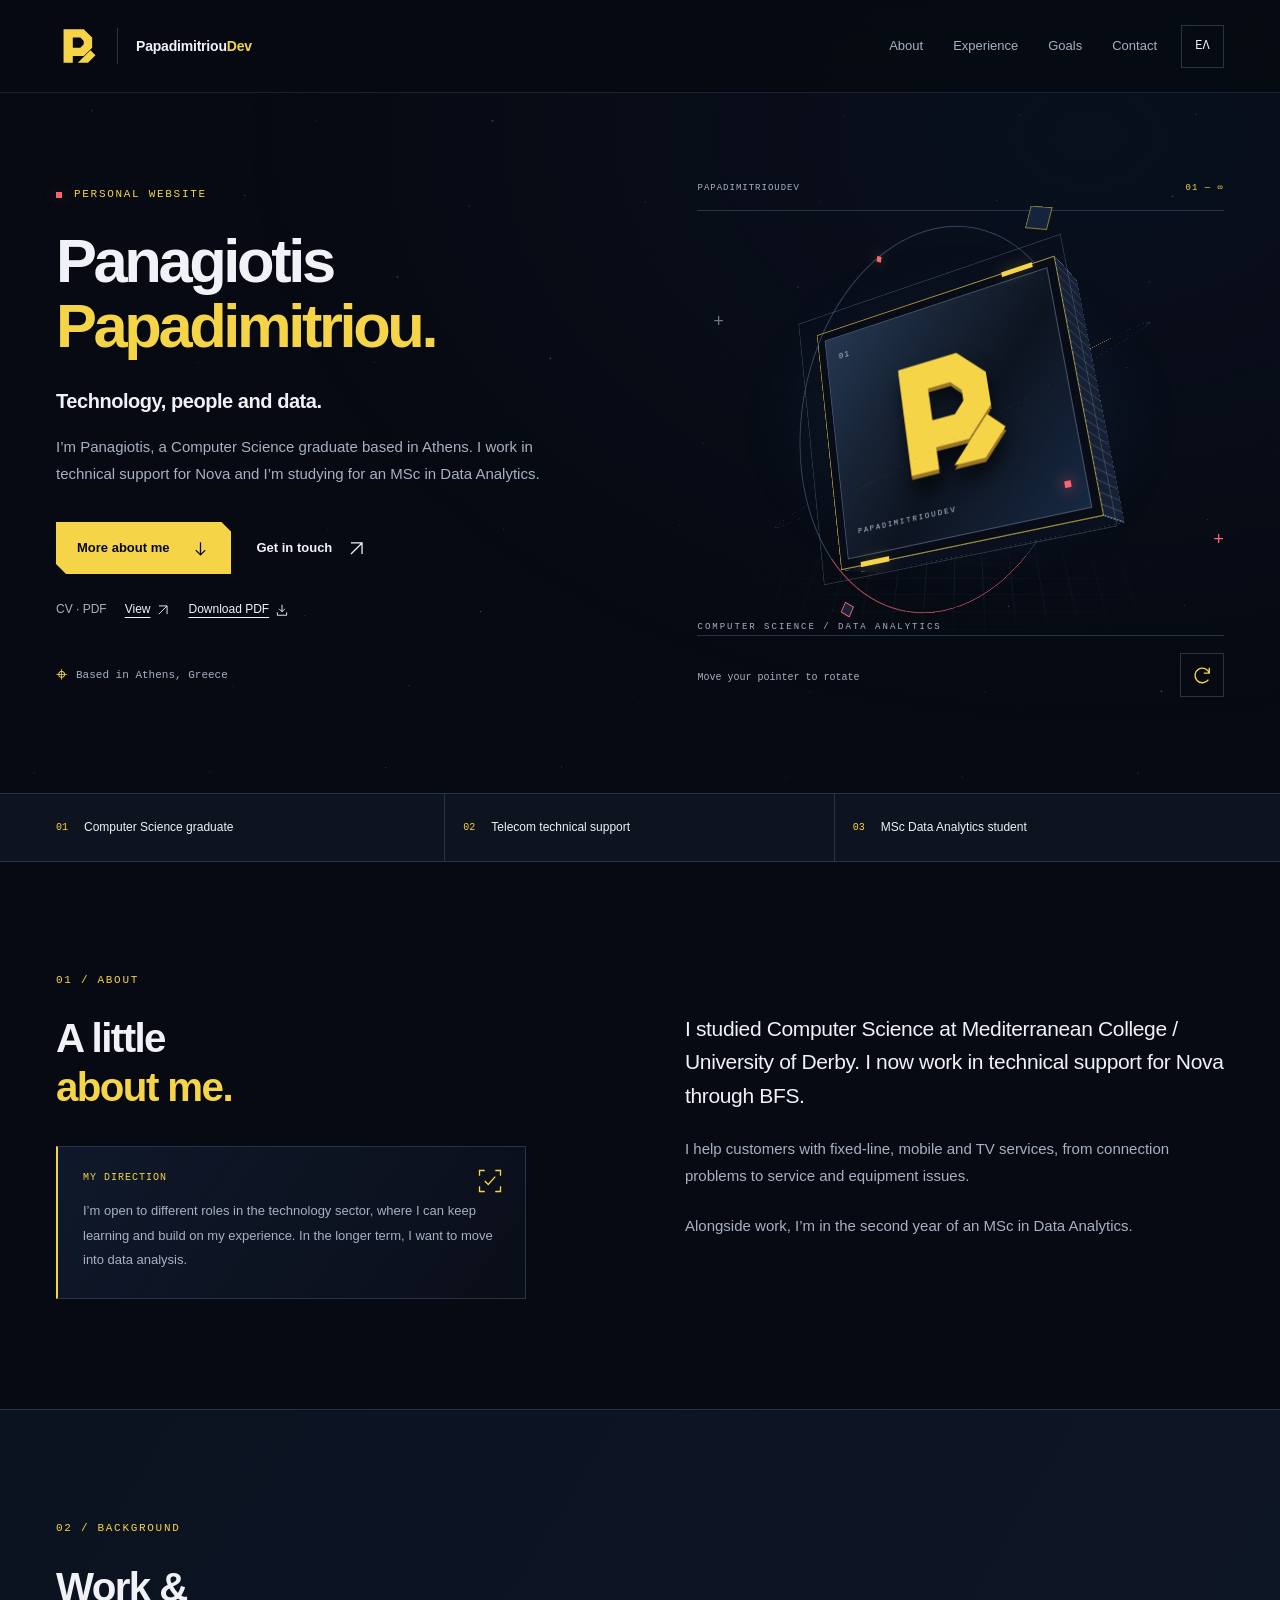
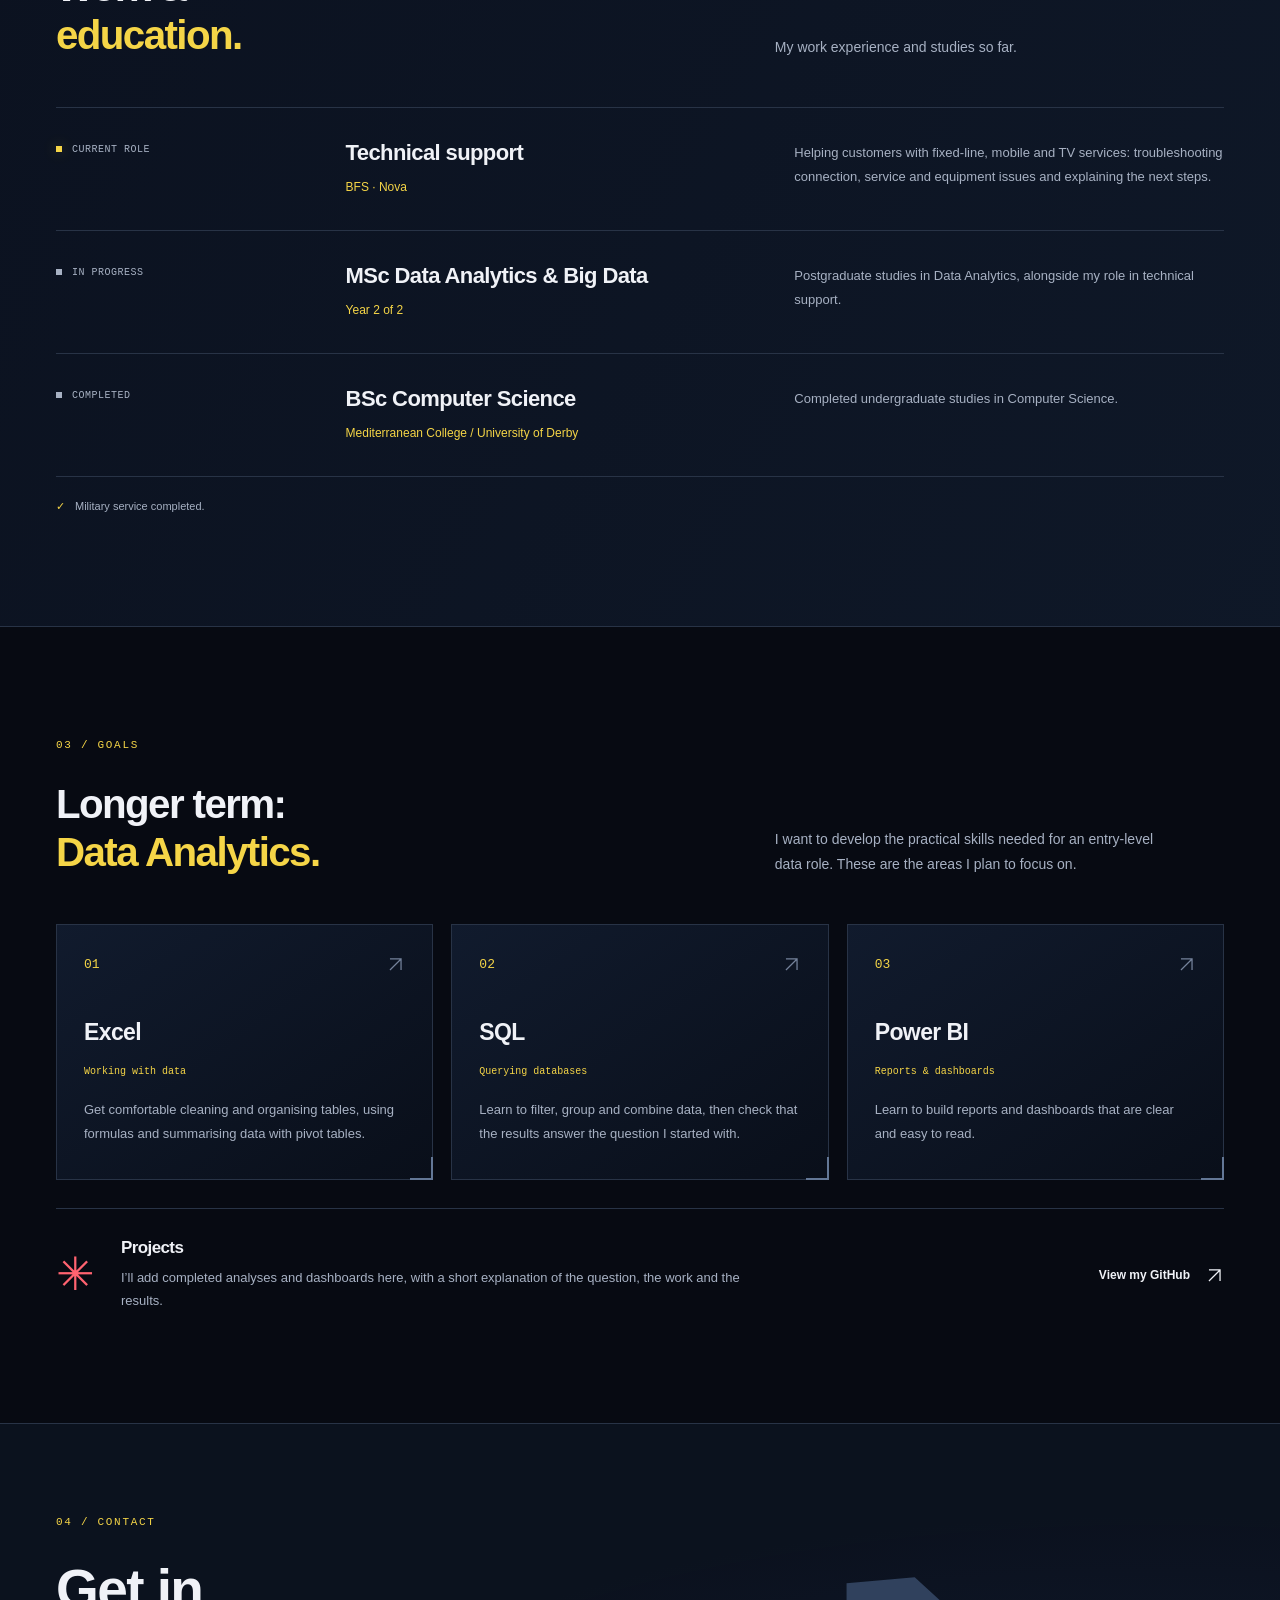
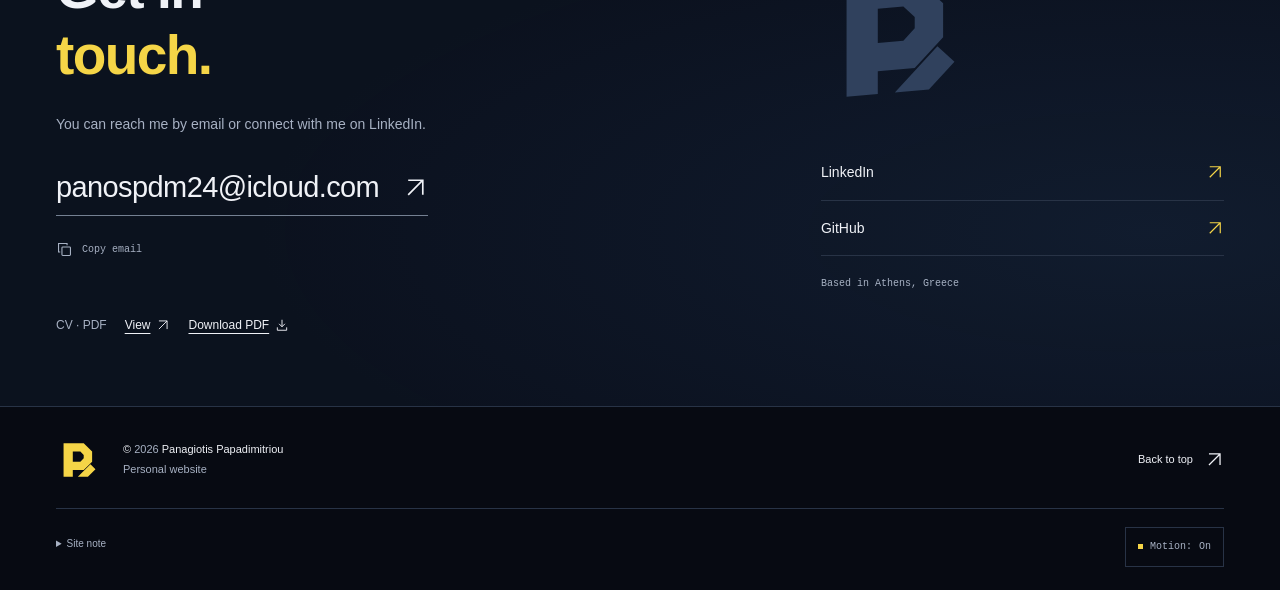
==== index.html @ 15768372 "Proofread site copy in English and Greek - Use the full MSc title, matching the CV - Simpler wording" ====
<!doctype html>
<html lang="en">
<head>
 <meta charset="utf-8">
 <meta name="viewport" content="width=device-width,initial-scale=1">
 <title>Panagiotis Papadimitriou — Personal website</title>
 <meta name="description" content="Panagiotis Papadimitriou: Computer Science graduate, technical support at Nova through BFS, and MSc Data Analytics student.">
 <meta name="theme-color" content="#070a12">
 <link rel="canonical" href="https://papadimitrioudev.netlify.app/">
 <link rel="alternate" hreflang="en" href="https://papadimitrioudev.netlify.app/">
 <link rel="alternate" hreflang="el" href="https://papadimitrioudev.netlify.app/el/">
 <link rel="alternate" hreflang="x-default" href="https://papadimitrioudev.netlify.app/">
 <meta property="og:type" content="website">
 <meta property="og:title" content="Panagiotis Papadimitriou — Personal website">
 <meta property="og:description" content="Panagiotis Papadimitriou: Computer Science graduate, technical support at Nova through BFS, and MSc Data Analytics student.">
 <meta property="og:url" content="https://papadimitrioudev.netlify.app/">
 <meta property="og:locale" content="en_GB">
 <meta property="og:image" content="https://papadimitrioudev.netlify.app/assets/social-card-v2.png">
 <meta property="og:image:width" content="1200">
 <meta property="og:image:height" content="630">
 <meta property="og:image:alt" content="PapadimitriouDev — Technology, people and data.">
 <meta name="twitter:card" content="summary_large_image">
 <link rel="icon" type="image/svg+xml" href="./assets/favicon-pdm.svg">
 <link rel="icon" type="image/png" sizes="32x32" href="./assets/favicon-pdm-32.png">
 <link rel="apple-touch-icon" href="./assets/apple-touch-icon-pdm.png">
 <link rel="stylesheet" href="./assets/styles.7f421a34aae5.css">
 <script src="./assets/site.ed511121ae2a.js" defer></script>
</head>
<body id="top">
 <canvas class="starfield" aria-hidden="true"></canvas>
 <a class="skip-link" href="#main">Skip to content</a>
 <header class="site-header">
  <div class="container nav-bar">
   <a class="brand" href="#top" aria-label="Panagiotis Papadimitriou — home"><span class="brand-mark"><svg class="pdm-logo" viewBox="0 0 100 100" fill="currentColor" aria-hidden="true"><path fill-rule="evenodd" d="M18 90V10H66L86 30V54L66 74H40V90ZM40 30V54H58L66 46V38L58 30ZM52 90L82 60L94 72L76 90Z"/></svg></span><span class="brand-name">Papadimitriou<span>Dev</span></span></a>
   <nav class="nav-links" id="navigation" aria-label="Main navigation"><a href="#about">About</a><a href="#journey">Experience</a><a href="#direction">Goals</a><a href="#contact">Contact</a></nav>
   <div class="nav-actions"><a class="language" href="./el/" lang="el" hreflang="el" aria-label="Read in Greek">ΕΛ</a><button class="menu-toggle" type="button" aria-expanded="false" aria-controls="navigation" data-open-label="Menu" data-close-label="Close"><span>Menu</span><i aria-hidden="true"></i></button></div>
  </div>
 </header>
 <main id="main">
  <section class="hero container" aria-labelledby="intro-title">
   <div class="hero-copy">
    <p class="eyebrow"><span class="status-light" aria-hidden="true"></span> Personal website</p>
    <h1 id="intro-title">Panagiotis<br><em>Papadimitriou.</em></h1>
    <p class="hero-tagline">Technology, people and data.</p>
    <p class="hero-description">I’m Panagiotis, a Computer Science graduate based in Athens. I work in technical support for Nova and I’m studying for an MSc in Data Analytics.</p>
    <div class="hero-actions"><a class="button button-dark" href="#about">More about me <svg viewBox="0 0 24 24" fill="none" stroke="currentColor" stroke-width="1.6" aria-hidden="true"><path d="M12 4v16m-6-6 6 6 6-6"/></svg></a><a class="text-link" href="#contact">Get in touch <svg viewBox="0 0 24 24" fill="none" stroke="currentColor" stroke-width="1.6" aria-hidden="true"><path d="M5 19 19 5M5 5h14v14"/></svg></a></div>
    <div class="cv-links"><span>CV · PDF</span><a href="./cv/Panagiotis_Papadimitriou_CV.pdf" target="_blank" rel="noopener" aria-label="View CV in a new tab">View <svg viewBox="0 0 24 24" fill="none" stroke="currentColor" stroke-width="1.6" aria-hidden="true"><path d="M5 19 19 5M5 5h14v14"/></svg></a><a href="./cv/Panagiotis_Papadimitriou_CV.pdf" download="Panagiotis_Papadimitriou_CV.pdf">Download PDF <svg viewBox="0 0 24 24" fill="none" stroke="currentColor" stroke-width="1.6" aria-hidden="true" focusable="false"><path d="M12 3v12m-5-5 5 5 5-5M4 16v5h16v-5"/></svg></a></div>
    <p class="location"><span class="location-symbol" aria-hidden="true">⌖</span>Based in Athens, Greece</p>
   </div>
   <div class="identity">
    <div class="identity-top"><span>PapadimitriouDev</span><span class="scene-index">01 — ∞</span></div>
    <div class="identity-art" aria-hidden="true">
     <div class="scene-grid"></div><div class="scene-aura"></div>
     <div class="scene-float"><div class="scene-tilt">
      <div class="orbit orbit-one"></div><div class="orbit orbit-two"></div>
      <div class="core">
       <div class="core-face core-back"><svg class="pdm-logo" viewBox="0 0 100 100" fill="currentColor" aria-hidden="true"><path fill-rule="evenodd" d="M18 90V10H66L86 30V54L66 74H40V90ZM40 30V54H58L66 46V38L58 30ZM52 90L82 60L94 72L76 90Z"/></svg></div><div class="core-face core-left"></div><div class="core-face core-right"></div><div class="core-face core-top"></div><div class="core-face core-bottom"></div>
       <div class="core-face core-front"><span class="core-code">01</span><div class="core-emblem"><svg class="pdm-logo" viewBox="0 0 100 100" fill="currentColor" aria-hidden="true"><path fill-rule="evenodd" d="M18 90V10H66L86 30V54L66 74H40V90ZM40 30V54H58L66 46V38L58 30ZM52 90L82 60L94 72L76 90Z"/></svg></div><span class="core-signature">PAPADIMITRIOUDEV</span><i class="core-led"></i></div>
       <div class="core-frame"></div>
      </div>
      <div class="scene-satellite satellite-one"></div><div class="scene-satellite satellite-two"></div>
     </div></div>
     <div class="scene-cross cross-one">+</div><div class="scene-cross cross-two">+</div><span class="scene-caption">Computer Science / Data Analytics</span>
    </div>
    <div class="identity-bottom"><div><span class="scene-hint">Move your pointer to rotate</span></div><button hidden class="rotate-button" type="button" aria-label="Rotate emblem" title="Rotate emblem"><svg viewBox="0 0 24 24" fill="none" stroke="currentColor" stroke-width="1.5" aria-hidden="true"><path d="M20 10a8 8 0 1 0-1 7M20 4v6h-6"/></svg></button></div>
   </div>
  </section>
  <div class="credentials"><div class="container credentials-inner"><span><i aria-hidden="true">01</i>Computer Science graduate</span><span><i aria-hidden="true">02</i>Telecom technical support</span><span><i aria-hidden="true">03</i>MSc Data Analytics student</span></div></div>
  <section class="section container about" id="about" aria-labelledby="about-title">
   <div class="section-heading"><p class="eyebrow">01 / About</p><h2 id="about-title">A little<br><em>about me.</em></h2><aside class="personal-note"><svg class="note-icon" viewBox="0 0 32 32" fill="none" stroke="currentColor" stroke-width="1.5" aria-hidden="true"><path d="M4 10V4h6m12 0h6v6m0 12v6h-6m-12 0H4v-6"/><path d="m10 16 4 4 8-9"/></svg><span>My direction</span><p>I’m open to different roles in the technology sector, where I can keep learning and build on my experience. In the longer term, I want to move into data analysis.</p></aside></div>
   <div class="about-body"><p class="lead">I studied Computer Science at Mediterranean College / University of Derby. I now work in technical support for Nova through BFS.</p><p>I help customers with fixed-line, mobile and TV services, from connection problems to service and equipment issues.</p><p>Alongside work, I’m in the second year of an MSc in Data Analytics.</p></div>
  </section>
  <section class="journey-section" id="journey" aria-labelledby="journey-title"><div class="container section">
   <div class="section-intro"><div><p class="eyebrow">02 / Background</p><h2 id="journey-title">Work &<br><em>education.</em></h2></div><p>My work experience and studies so far.</p></div>
   <div class="journey-list"><article class="journey-row"><div class="journey-status"><span class="timeline-dot current" aria-hidden="true"></span>Current role</div><div class="journey-role"><h3>Technical support</h3><p>BFS · Nova</p></div><p class="journey-description">Helping customers with fixed-line, mobile and TV services: troubleshooting connection, service and equipment issues and explaining the next steps.</p></article><article class="journey-row"><div class="journey-status"><span class="timeline-dot" aria-hidden="true"></span>In progress</div><div class="journey-role"><h3>MSc Data Analytics &amp; Big Data</h3><p>Year 2 of 2</p></div><p class="journey-description">Postgraduate studies in Data Analytics, alongside my role in technical support.</p></article><article class="journey-row"><div class="journey-status"><span class="timeline-dot" aria-hidden="true"></span>Completed</div><div class="journey-role"><h3>BSc Computer Science</h3><p>Mediterranean College / University of Derby</p></div><p class="journey-description">Completed undergraduate studies in Computer Science.</p></article></div>
   <p class="service"><span aria-hidden="true">✓</span>Military service completed.</p>
  </div></section>
  <section class="section container direction" id="direction" aria-labelledby="direction-title">
   <div class="section-intro"><div><p class="eyebrow">03 / Goals</p><h2 id="direction-title">Longer term:<br><em>Data Analytics.</em></h2></div><p>I want to develop the practical skills needed for an entry-level data role. These are the areas I plan to focus on.</p></div>
   <div class="priorities"><article class="priority"><div class="priority-number">01 <svg viewBox="0 0 24 24" fill="none" stroke="currentColor" stroke-width="1.6" aria-hidden="true"><path d="M5 19 19 5M5 5h14v14"/></svg></div><h3>Excel</h3><p class="tools">Working with data</p><p>Get comfortable cleaning and organising tables, using formulas and summarising data with pivot tables.</p></article><article class="priority"><div class="priority-number">02 <svg viewBox="0 0 24 24" fill="none" stroke="currentColor" stroke-width="1.6" aria-hidden="true"><path d="M5 19 19 5M5 5h14v14"/></svg></div><h3>SQL</h3><p class="tools">Querying databases</p><p>Learn to filter, group and combine data, then check that the results answer the question I started with.</p></article><article class="priority"><div class="priority-number">03 <svg viewBox="0 0 24 24" fill="none" stroke="currentColor" stroke-width="1.6" aria-hidden="true"><path d="M5 19 19 5M5 5h14v14"/></svg></div><h3>Power BI</h3><p class="tools">Reports & dashboards</p><p>Learn to build reports and dashboards that are clear and easy to read.</p></article></div>
   <div class="portfolio-note"><span class="asterisk" aria-hidden="true">✳</span><div><h3>Projects</h3><p>I’ll add completed analyses and dashboards here, with a short explanation of the question, the work and the results.</p></div><a class="text-link" href="https://github.com/papadimitrioudev" target="_blank" rel="noopener noreferrer">View my GitHub <svg viewBox="0 0 24 24" fill="none" stroke="currentColor" stroke-width="1.6" aria-hidden="true"><path d="M5 19 19 5M5 5h14v14"/></svg></a></div>
  </section>
  <section class="contact" id="contact" aria-labelledby="contact-title"><div class="container contact-inner">
   <div class="contact-main"><p class="eyebrow">04 / Contact</p><h2 id="contact-title">Get in<br><em>touch.</em></h2><p class="contact-description">You can reach me by email or connect with me on LinkedIn.</p><a class="email-link" href="mailto:panospdm24@icloud.com" aria-label="Send Panagiotis an email">panospdm24@icloud.com <svg viewBox="0 0 24 24" fill="none" stroke="currentColor" stroke-width="1.6" aria-hidden="true"><path d="M5 19 19 5M5 5h14v14"/></svg></a><button class="copy-email" hidden type="button" data-email="panospdm24@icloud.com" data-copied="Email copied" data-failed="Please select and copy the email address above." data-toast="Email address copied to clipboard."><svg viewBox="0 0 20 20" fill="none" stroke="currentColor" stroke-width="1.3" aria-hidden="true"><rect x="7" y="7" width="10" height="10" rx="1"/><path d="M13 5V3H3v10h2"/></svg><span>Copy email</span></button><p class="copy-status" role="status" aria-live="polite"></p><div class="cv-links"><span>CV · PDF</span><a href="./cv/Panagiotis_Papadimitriou_CV.pdf" target="_blank" rel="noopener" aria-label="View CV in a new tab">View <svg viewBox="0 0 24 24" fill="none" stroke="currentColor" stroke-width="1.6" aria-hidden="true"><path d="M5 19 19 5M5 5h14v14"/></svg></a><a href="./cv/Panagiotis_Papadimitriou_CV.pdf" download="Panagiotis_Papadimitriou_CV.pdf">Download PDF <svg viewBox="0 0 24 24" fill="none" stroke="currentColor" stroke-width="1.6" aria-hidden="true" focusable="false"><path d="M12 3v12m-5-5 5 5 5-5M4 16v5h16v-5"/></svg></a></div></div>
   <div class="contact-side"><div class="contact-monogram"><svg class="pdm-logo" viewBox="0 0 100 100" fill="currentColor" aria-hidden="true"><path fill-rule="evenodd" d="M18 90V10H66L86 30V54L66 74H40V90ZM40 30V54H58L66 46V38L58 30ZM52 90L82 60L94 72L76 90Z"/></svg></div><div class="social-links"><a href="https://www.linkedin.com/in/panagiotis-papadimitriou2003" target="_blank" rel="noopener noreferrer">LinkedIn <svg viewBox="0 0 24 24" fill="none" stroke="currentColor" stroke-width="1.6" aria-hidden="true"><path d="M5 19 19 5M5 5h14v14"/></svg></a><a href="https://github.com/papadimitrioudev" target="_blank" rel="noopener noreferrer">GitHub <svg viewBox="0 0 24 24" fill="none" stroke="currentColor" stroke-width="1.6" aria-hidden="true"><path d="M5 19 19 5M5 5h14v14"/></svg></a></div><p>Based in Athens, Greece</p></div>
  </div></section>
 </main>
 <footer class="site-footer container"><div class="footer-top"><a class="brand-mark" href="#top" aria-label="Back to top"><svg class="pdm-logo" viewBox="0 0 100 100" fill="currentColor" aria-hidden="true"><path fill-rule="evenodd" d="M18 90V10H66L86 30V54L66 74H40V90ZM40 30V54H58L66 46V38L58 30ZM52 90L82 60L94 72L76 90Z"/></svg></a><p>© <span data-year>2026</span> Panagiotis Papadimitriou<br><span>Personal website</span></p><a class="back-top" href="#top">Back to top <svg viewBox="0 0 24 24" fill="none" stroke="currentColor" stroke-width="1.6" aria-hidden="true"><path d="M5 19 19 5M5 5h14v14"/></svg></a></div><div class="footer-bottom"><details class="site-note"><summary>Site note</summary><p>Designed and built with AI assistance.</p></details><button hidden class="motion-toggle" type="button" aria-label="Animated effects" aria-pressed="true" data-on="On" data-off="Off"><i aria-hidden="true"></i>Motion: <span>On</span></button></div></footer>
</body>
</html>
---- assets/styles.7f421a34aae5.css ----
:root {
  color-scheme: dark;
  --bg: #070a12;
  --panel: #0e1523;
  --panel-light: #141f33;
  --ink: #f0f2f7;
  --muted: #a7b1c3;
  --yellow: #f5d547;
  --red: #ff6370;
  --line: #283346;
  --mono: 'Cascadia Code', Consolas, 'Courier New', monospace;
}
* { box-sizing: border-box; }
html { scroll-behavior: auto; scroll-padding-top: 100px; }
body { margin: 0; background: var(--bg); color: var(--ink); font: 16px/1.75 Arial, Helvetica, sans-serif; -webkit-font-smoothing: antialiased; }
body::before { content: ''; position: fixed; inset: 0; pointer-events: none; background: radial-gradient(ellipse at 85% 15%, #152e552e, transparent 55%); z-index: -1; }
a { color: inherit; text-decoration: none; }
button { font: inherit; cursor: pointer; color: inherit; }
button, a { -webkit-tap-highlight-color: transparent; }
button[hidden], [hidden] { display: none !important; }
button { border-radius: 0; }
button, a { touch-action: manipulation; }
svg { display: block; flex-shrink: 0; }
::selection { color: var(--bg); background: var(--yellow); }
:focus-visible { outline: 2px solid var(--yellow); outline-offset: 6px; }
section:focus { outline: none; }
p, h1, h2, h3 { margin: 0; }
h1, h2, h3 { line-height: 1.12; font-weight: 700; }
em { font-style: normal; color: var(--yellow); }
.container { width: min(1320px, calc(100% - 112px)); margin-inline: auto; }
.starfield { position: fixed; inset: 0; width: 100%; height: 100%; z-index: -1; pointer-events: none; opacity: .6; }
.skip-link { position: fixed; top: -80px; left: 20px; padding: 12px 20px; background: var(--yellow); color: var(--bg); z-index: 30; }
.skip-link:focus { top: 12px; }
.site-header { position: sticky; top: 0; z-index: 20; background: #070a12ed; border-bottom: 1px solid #273246a6; backdrop-filter: blur(18px); }
.nav-bar { display: flex; align-items: center; justify-content: space-between; gap: 24px; min-height: 92px; }
.brand { display: flex; align-items: center; gap: 19px; }
.brand-mark { width: 68px; display: block; color: var(--yellow); flex-shrink: 0; }
.brand-mark .pdm-logo { width: 100%; }
.brand-name { font-size: 14px; font-weight: 700; letter-spacing: -.2px; border-left: 1px solid var(--line); padding: 6px 0 6px 18px; }
.brand-name span { color: var(--yellow); }
.nav-links { display: flex; gap: 30px; margin-left: auto; }
.nav-links a { font-size: 13px; color: var(--muted); position: relative; padding-block: 12px; transition: color .2s; }
.nav-links a::after { content: ''; position: absolute; bottom: 4px; left: 0; height: 2px; width: 0; background: var(--yellow); transition: width .2s; }
.nav-links a:hover, .nav-links a[aria-current] { color: var(--yellow); }
.nav-links a[aria-current]::after { width: 16px; }
.nav-actions { display: flex; gap: 12px; align-items: center; }
.language { border: 1px solid var(--line); min-width: 43px; min-height: 43px; display: grid; place-items: center; font: 12px var(--mono); transition: border-color .2s; }
.language:hover { border-color: var(--yellow); }
.menu-toggle { display: none; background: transparent; border: 1px solid var(--line); min-height: 43px; padding: 0 12px; align-items: center; gap: 12px; font-size: 12px; }
.menu-toggle i { width: 14px; height: 6px; border-block: 1px solid currentColor; }
.hero { position: relative; display: grid; grid-template-columns: 1.15fr 1fr; align-items: center; gap: 36px; min-height: 700px; padding-block: 72px 80px; }
.hero-copy { position: relative; z-index: 2; min-width: 0; }
.eyebrow { color: var(--yellow); font: 11px/1.6 var(--mono); letter-spacing: 1.7px; text-transform: uppercase; margin-bottom: 25px; display: flex; align-items: center; gap: 12px; }
.status-light { width: 6px; height: 6px; flex-shrink: 0; background: var(--red); box-shadow: 0 0 15px #ff63704d; }
h1 { font-size: clamp(42px, 4.8vw, 70px); letter-spacing: -3.4px; line-height: 1.06; }
h1 em { display: inline-block; }
.hero-tagline { font-size: 20px; font-weight: 600; line-height: 1.5; margin-top: 27px; letter-spacing: -.45px; }
.hero-description { color: var(--muted); max-width: 505px; margin-top: 17px; font-size: 15px; line-height: 1.85; }
.hero-actions { display: flex; flex-wrap: wrap; align-items: center; gap: 25px; margin-top: 34px; }
.button { min-height: 52px; padding: 14px 21px; display: inline-flex; align-items: center; justify-content: center; gap: 22px; font-size: 13px; font-weight: 700; clip-path: polygon(0 0, calc(100% - 10px) 0, 100% 10px, 100% 100%, 10px 100%, 0 calc(100% - 10px)); transition: background .2s, transform .2s; }
.button-dark { background: var(--yellow); color: var(--bg); }
.button:hover { background: #ffe779; transform: translateY(-3px); }
.button:focus-visible { clip-path: none; }
.button svg, .text-link svg, .back-top svg { width: 19px; height: 19px; }
.text-link { display: inline-flex; align-items: center; gap: 15px; font-size: 13px; font-weight: 600; padding-block: 9px; }
.text-link:hover { color: var(--yellow); }
.location { color: var(--muted); margin-top: 35px; display: flex; align-items: center; gap: 9px; font: 11px/1.6 var(--mono); }
.location-symbol { color: var(--yellow); font-size: 20px; }
.identity { position: relative; min-width: 0; }
.identity-top { color: var(--muted); display: flex; align-items: center; justify-content: space-between; font: 9px/1.6 var(--mono); text-transform: uppercase; letter-spacing: 1px; padding-bottom: 14px; border-bottom: 1px solid var(--line); }
.scene-index { color: var(--yellow); }
.identity-art { height: 424px; position: relative; perspective: 850px; isolation: isolate; }
.scene-aura { position: absolute; inset: 10%; background: radial-gradient(ellipse, #2c558f3d, transparent 67%); filter: blur(18px); }
.scene-grid { position: absolute; width: 100%; height: 210px; bottom: -5px; background-image: linear-gradient(#465b7a36 1px, transparent 1px), linear-gradient(90deg, #465b7a36 1px, transparent 1px); background-size: 32px 32px; transform: rotateX(68deg); transform-origin: center bottom; mask-image: radial-gradient(ellipse at center, black, transparent 70%); }
.scene-float { position: absolute; top: 50%; left: 50%; width: 270px; height: 250px; margin: -125px 0 0 -135px; transform-style: preserve-3d; animation: levitate 8s ease-in-out infinite; }
.scene-tilt { width: 100%; height: 100%; transform-style: preserve-3d; transform: rotateX(var(--rx, 12deg)) rotateY(var(--ry, -25deg)) rotateZ(-9deg); transition: transform .35s ease-out; }
.core { width: 270px; height: 250px; position: absolute; transform-style: preserve-3d; transition: transform 1.4s cubic-bezier(.2,.6,.2,1); transform: rotateY(var(--spin, 0deg)); }
.core-face { position: absolute; border: 1px solid #677895; backface-visibility: hidden; }
.core-front, .core-back { width: 270px; height: 250px; top: 0; left: 0; }
.core-front { transform: translateZ(35px); background: linear-gradient(135deg, #263953, #0d1420 58%, #182a44); border: 1px solid #f5d547a6; box-shadow: inset 0 0 0 8px #070c16, inset 0 0 0 9px #43516a; }
.core-front::before, .core-front::after { content: ''; width: 32px; height: 5px; background: var(--yellow); position: absolute; right: 22px; top: -2px; box-shadow: 0 0 14px #f5d5474d; }
.core-front::after { left: 22px; top: auto; bottom: -2px; }
.core-back { transform: rotateY(180deg) translateZ(35px); background: #101b2f; display: grid; place-items: center; padding: 30px; color: var(--yellow); }
.core-left, .core-right { width: 70px; height: 250px; left: 100px; top: 0; background: repeating-linear-gradient(0deg, #162136, #162136 8px, #35445d 9px, #0b1422 11px); }
.core-left { transform: rotateY(-90deg) translateZ(135px); }
.core-right { transform: rotateY(90deg) translateZ(135px); }
.core-top, .core-bottom { width: 270px; height: 70px; left: 0; top: 90px; background: linear-gradient(90deg, #142037, #627086 50%, #1f2f48); }
.core-top { transform: rotateX(90deg) translateZ(125px); }
.core-bottom { transform: rotateX(-90deg) translateZ(125px); background: #0b101e; }
.core-emblem { position: absolute; inset: 74px 25px auto; color: var(--yellow); filter: drop-shadow(0 4px 0 #9b7627) drop-shadow(0 12px 9px #0009); }
.core-code, .core-signature { position: absolute; left: 23px; font: 9px var(--mono); letter-spacing: 1.5px; color: #b4c0d4; }
.core-code { top: 26px; }
.core-signature { bottom: 29px; font-size: 8px; letter-spacing: 2px; }
.core-led { position: absolute; right: 23px; bottom: 30px; width: 6px; height: 6px; background: var(--red); box-shadow: 0 0 14px var(--red); }
.core-frame { position: absolute; inset: -13px; transform: translateZ(48px); border: 1px solid #8198b14d; pointer-events: none; }
.orbit { position: absolute; width: 415px; height: 415px; top: -82px; left: -72px; border: 1px solid #58729780; border-radius: 50%; transform-style: preserve-3d; }
.orbit::after { content: ''; position: absolute; width: 9px; height: 9px; top: 56px; left: 53px; background: var(--yellow); box-shadow: 0 0 12px #f5d54766; }
.orbit-one { transform: rotateX(66deg) rotateY(-12deg); border-top: 2px solid #f5d547a6; }
.orbit-two { width: 385px; height: 385px; left: -57px; top: -67px; transform: rotateY(71deg) rotateX(-24deg); border-bottom-color: #ff6370a6; }
.orbit-two::after { background: var(--red); width: 5px; height: 5px; }
.scene-satellite { position: absolute; width: 22px; height: 22px; border: 1px solid #f5d54780; background: #15233c; box-shadow: 5px 5px 0 #090e19; }
.satellite-one { top: -35px; right: -12px; transform: translateZ(70px) rotateZ(25deg); }
.satellite-two { bottom: -40px; left: -35px; width: 12px; height: 12px; border-color: var(--red); transform: translateZ(-15px) rotateZ(35deg); }
.scene-cross { position: absolute; color: #66758f; font: 18px var(--mono); }
.cross-one { left: 3%; top: 24%; }
.cross-two { right: 0; bottom: 20%; color: var(--red); }
.scene-caption { position: absolute; bottom: 3px; left: 0; font: 9px var(--mono); color: var(--muted); text-transform: uppercase; letter-spacing: 2px; }
.identity-bottom { display: flex; align-items: center; justify-content: space-between; border-top: 1px solid var(--line); padding-top: 17px; }
.identity-bottom p { font-size: 17px; font-weight: 600; letter-spacing: -.3px; }
.scene-hint { display: block; color: var(--muted); font: 10px/1.5 var(--mono); margin-top: 6px; }
.rotate-button { width: 44px; height: 44px; border: 1px solid var(--line); background: transparent; display: grid; place-items: center; color: var(--yellow); }
.rotate-button svg { width: 22px; height: 22px; }
.rotate-button:hover { background: var(--panel-light); border-color: var(--yellow); }
.credentials { background: #101725bf; border-block: 1px solid var(--line); }
.credentials-inner { display: grid; grid-template-columns: repeat(3, 1fr); }
.credentials-inner > span { display: flex; align-items: center; gap: 16px; padding: 24px 18px; border-right: 1px solid var(--line); font-size: 12px; line-height: 1.55; }
.credentials-inner > span:first-child { padding-left: 0; }
.credentials-inner > span:last-child { border-right: 0; }
.credentials i { font: 10px var(--mono); color: var(--yellow); }
.section { padding-block: 110px; }
h2 { font-size: clamp(30px, 3.15vw, 45px); letter-spacing: -1.6px; line-height: 1.2; }
.about { display: grid; grid-template-columns: 1fr 1fr; gap: 90px; }
.about-body { padding-top: 40px; color: var(--muted); font-size: 15px; }
.about-body p + p { margin-top: 24px; }
.about-body .lead { font-size: 21px; line-height: 1.6; color: var(--ink); letter-spacing: -.35px; }
.personal-note { position: relative; border: 1px solid var(--line); border-left: 2px solid var(--yellow); margin-top: 35px; background: linear-gradient(125deg, #152239a6, #0d132080); padding: 23px 25px 25px; max-width: 470px; }
.personal-note > span { color: var(--yellow); font: 10px/1.5 var(--mono); text-transform: uppercase; letter-spacing: 1px; display: block; padding-right: 45px; }
.personal-note p { font-size: 13px; line-height: 1.9; margin-top: 14px; color: var(--muted); }
.note-icon { width: 28px; height: 28px; position: absolute; right: 21px; top: 20px; color: var(--yellow); }
.journey-section { background: linear-gradient(120deg, #0c1321ed, #101a2aeb); border-block: 1px solid var(--line); }
.section-intro { display: grid; grid-template-columns: 1.4fr 1fr; gap: 90px; align-items: end; margin-bottom: 48px; }
.section-intro > p { font-size: 14px; color: var(--muted); max-width: 400px; }
.journey-row { display: grid; grid-template-columns: .8fr 1.3fr 1.35fr; gap: 35px; padding-block: 33px; border-top: 1px solid var(--line); }
.journey-status { display: flex; align-items: baseline; gap: 10px; font: 10px/1.8 var(--mono); text-transform: uppercase; letter-spacing: .5px; color: var(--muted); }
.timeline-dot { width: 6px; height: 6px; background: #a7b1c3; flex-shrink: 0; }
.timeline-dot.current { background: var(--yellow); box-shadow: 0 0 14px #f5d5474d; }
h3 { font-size: 22px; letter-spacing: -.6px; }
.journey-role p { margin-top: 12px; font-size: 12px; color: var(--yellow); line-height: 1.6; }
.journey-description { font-size: 13px; color: var(--muted); line-height: 1.85; }
.service { font-size: 11px; color: var(--muted); display: flex; align-items: center; gap: 10px; border-top: 1px solid var(--line); padding-top: 20px; }
.service span { color: var(--yellow); }
.priorities { display: grid; grid-template-columns: repeat(3, 1fr); gap: 18px; }
.priority { position: relative; padding: 30px 27px 33px; border: 1px solid var(--line); background: linear-gradient(145deg, #152137bf, #0b111dbf); transition: transform .25s, border-color .25s; }
.priority::after { content: ''; position: absolute; bottom: -1px; right: -1px; width: 21px; height: 21px; border-right: 2px solid #637796; border-bottom: 2px solid #637796; }
.priority:hover { transform: translateY(-6px); border-color: #738099; }
.priority-number { display: flex; align-items: center; justify-content: space-between; color: var(--yellow); font: 13px var(--mono); margin-bottom: 46px; }
.priority-number svg { width: 19px; height: 19px; color: #74829b; }
.priority h3 { font-size: 23px; }
.priority .tools { color: var(--yellow); font: 10px/1.8 var(--mono); margin: 17px 0; }
.priority > p:last-child { font-size: 13px; color: var(--muted); line-height: 1.85; }
.portfolio-note { display: grid; grid-template-columns: auto 1fr auto; align-items: center; gap: 26px; padding: 29px 0 0; margin-top: 28px; border-top: 1px solid var(--line); }
.asterisk { font: 46px var(--mono); color: var(--red); }
.portfolio-note h3 { font-size: 17px; }
.portfolio-note p { margin-top: 10px; max-width: 640px; font-size: 13px; color: var(--muted); }
.portfolio-note a { font-size: 12px; white-space: nowrap; }
.contact { position: relative; border-block: 1px solid var(--line); background: radial-gradient(ellipse at 90% 70%, #1d34544d, transparent 55%), #0d1422cc; }
.contact-inner { padding-block: 90px 65px; display: grid; grid-template-columns: 1.65fr 1fr; gap: 100px; }
.contact h2 { font-size: clamp(38px, 4.3vw, 60px); }
.contact-description { color: var(--muted); max-width: 480px; margin-top: 24px; font-size: 14px; }
.email-link { display: inline-flex; align-items: center; gap: 24px; font-size: clamp(18px, 2.3vw, 29px); line-height: 1.4; margin-top: 30px; letter-spacing: -.6px; padding-bottom: 7px; border-bottom: 1px solid #748092; }
.email-link:hover { color: var(--yellow); border-color: var(--yellow); }
.email-link svg { width: 25px; height: 25px; }
.copy-email { margin-top: 17px; background: none; border: none; padding: 8px 0; display: flex; gap: 9px; align-items: center; color: var(--muted); font: 10px var(--mono); }
.copy-email svg { width: 17px; height: 17px; }
.copy-email:hover { color: var(--yellow); }
.copy-status { min-height: 24px; font-size: 12px; color: var(--yellow); }
.contact-side { align-self: center; min-width: 0; }
.contact-monogram { max-width: 260px; color: #30415d; margin-bottom: 38px; transform: skewY(-5deg); }
.social-links { display: flex; flex-direction: column; }
.social-links a { display: flex; justify-content: space-between; align-items: center; padding-block: 15px; border-bottom: 1px solid var(--line); font-size: 14px; }
.social-links svg { width: 18px; height: 18px; color: var(--yellow); }
.social-links a:hover { color: var(--yellow); }
.contact-side > p { margin-top: 22px; color: var(--muted); font: 10px var(--mono); }
.site-footer { padding-block: 32px 23px; }
.footer-top { display: flex; align-items: center; gap: 25px; }
.footer-top p { font-size: 11px; line-height: 1.8; }
.footer-top p span { color: var(--muted); }
.back-top { margin-left: auto; display: flex; align-items: center; gap: 12px; font-size: 11px; }
.back-top:hover { color: var(--yellow); }
.footer-bottom { border-top: 1px solid var(--line); margin-top: 27px; padding-top: 18px; display: flex; align-items: flex-start; gap: 28px; justify-content: space-between; }
.site-note { font-size: 10px; color: var(--muted); max-width: 520px; }
.site-note summary { cursor: pointer; padding: 8px 0; }
.site-note p { padding-block: 5px 8px; }
.motion-toggle { font: 10px/1.4 var(--mono); color: var(--muted); border: 1px solid var(--line); background: transparent; padding: 12px; display: flex; align-items: center; gap: 7px; white-space: nowrap; }
.motion-toggle i { width: 5px; height: 5px; background: var(--yellow); }
.motion-toggle[aria-pressed='false'] i { background: var(--muted); }
html[lang='el'] h1 { font-size: clamp(40px, 4.45vw, 65px); letter-spacing: -2.8px; }
html[lang='el'] .hero-tagline { font-size: 18px; }
html[lang='el'] .eyebrow { letter-spacing: 1px; }
html[lang='el'] .nav-links { gap: 22px; }
html[lang='el'] .priority h3 { font-size: 22px; }
html.motion-off *, html.motion-off *::before, html.motion-off *::after { animation: none !important; transition: none !important; scroll-behavior: auto !important; }
html.motion-off { scroll-behavior: auto; }
html.motion-off .scene-tilt { transform: rotateX(12deg) rotateY(-25deg) rotateZ(-9deg); }
html.motion-off .scene-hint { visibility: hidden; }
@keyframes levitate { 0%, 100% { transform: translateY(5px); } 50% { transform: translateY(-10px); } }
@media (min-width: 1450px) { .hero { gap: 80px; min-height: 780px; } .identity-art { height: 470px; } .scene-float { scale: 1.1; } }
@media (max-width: 1100px) {
  .container { width: calc(100% - 72px); }
  .brand-name { display: none; }
  .hero { gap: 20px; min-height: 655px; padding-block: 55px; }
  .identity-art { height: 385px; }
  .scene-float { scale: .88; }
  .about { gap: 50px; }
  .section-intro { gap: 45px; }
  .contact-inner { gap: 55px; }
  .priority { padding: 25px 22px; }
  h1 { letter-spacing: -2.8px; }
}
@media (max-width: 850px) {
  .hero { grid-template-columns: 1fr 1fr; gap: 15px; }
  h1 { font-size: 39px; letter-spacing: -2px; }
  html[lang='el'] h1 { font-size: 35px; letter-spacing: -2px; }
  .hero-tagline { font-size: 17px; }
  .hero-description { font-size: 13px; }
  .eyebrow { font-size: 9px; letter-spacing: 1px; }
  .scene-float { scale: .72; }
  .identity-art { height: 345px; }
  .hero-actions { gap: 15px; }
  .button { font-size: 12px; padding: 13px 15px; gap: 14px; }
  .credentials-inner > span { font-size: 10px; gap: 10px; }
  .section { padding-block: 80px; }
  .about { gap: 38px; }
  .about-body { padding-top: 32px; font-size: 13px; }
  .about-body .lead { font-size: 18px; }
  .section-intro { gap: 35px; grid-template-columns: 1.3fr 1fr; }
  .journey-row { grid-template-columns: .7fr 1.15fr 1.2fr; gap: 20px; }
  .journey-role h3 { font-size: 20px; }
  .priorities { gap: 12px; }
  .priority { padding: 24px 18px; }
  .priority h3, html[lang='el'] .priority h3 { font-size: 19px; }
  .portfolio-note { grid-template-columns: auto 1fr; }
  .portfolio-note a { grid-column: 2; justify-self: start; padding: 0; }
  .contact-inner { gap: 35px; grid-template-columns: 1.5fr 1fr; }
  .email-link { gap: 12px; }
}
@media (max-width: 620px) {
  html { scroll-padding-top: 88px; }
  .container { width: calc(100% - 40px); }
  .nav-bar { min-height: 74px; flex-wrap: wrap; gap: 10px; }
  .brand-mark { width: 62px; }
  .nav-actions { margin-left: auto; }
  .nav-links { order: 3; width: 100%; margin: 0; gap: 0; justify-content: space-between; padding-bottom: 15px; }
  .nav-links a { font-size: 12px; }
  html[lang='el'] .nav-links { gap: 0; }
  .js .menu-toggle { display: flex; }
  .js .nav-links { display: none; }
  .js .nav-links.is-open { display: flex; position: absolute; top: 100%; left: 0; right: 0; width: auto; padding: 12px 20px; background: #070a12; border-bottom: 1px solid var(--line); }
  .hero { display: flex; flex-direction: column; gap: 43px; padding-block: 47px 35px; align-items: stretch; }
  .hero-copy { width: 100%; }
  .hero .eyebrow { margin-bottom: 22px; font-size: 9px; letter-spacing: 1.1px; }
  h1 { font-size: clamp(38px, 10.5vw, 61px); letter-spacing: -2.8px; }
  html[lang='el'] h1 { font-size: clamp(35px, 9.45vw, 55px); letter-spacing: -2px; }
  .hero-tagline, html[lang='el'] .hero-tagline { font-size: 17px; margin-top: 21px; }
  .hero-description { font-size: 14px; margin-top: 14px; max-width: 460px; }
  .hero-actions { gap: 25px; margin-top: 25px; }
  .button { min-height: 49px; padding-inline: 18px; }
  .location { margin-top: 23px; }
  .identity { width: 100%; max-width: 440px; margin-inline: auto; }
  .identity-art { height: 340px; }
  .scene-float { scale: .78; }
  .identity-top { font-size: 8px; }
  .scene-caption { font-size: 8px; letter-spacing: 1.4px; }
  .identity-bottom p { font-size: 15px; }
  .scene-hint { display: none; }
  .credentials-inner { grid-template-columns: 1fr; }
  .credentials-inner > span, .credentials-inner > span:first-child { padding: 15px 0; border-right: 0; border-bottom: 1px solid var(--line); font-size: 12px; gap: 16px; }
  .credentials-inner > span:last-child { border-bottom: 0; }
  .section { padding-block: 65px; }
  .about { grid-template-columns: 1fr; gap: 26px; }
  .about-body { padding: 0; font-size: 14px; }
  .about-body .lead { font-size: 19px; }
  h2 { font-size: 33px; letter-spacing: -1.3px; }
  .eyebrow { font-size: 10px; margin-bottom: 18px; }
  .personal-note { margin-top: 28px; }
  .section-intro { grid-template-columns: 1fr; gap: 22px; margin-bottom: 32px; }
  .section-intro > p { max-width: 100%; }
  .journey-row { grid-template-columns: 1fr; gap: 15px; padding-block: 27px; }
  .journey-role h3 { font-size: 24px; }
  .journey-role p { margin-top: 9px; }
  .journey-description { font-size: 14px; }
  .priorities { grid-template-columns: 1fr; gap: 16px; }
  .priority { padding: 26px; }
  .priority-number { margin-bottom: 27px; }
  .priority h3, html[lang='el'] .priority h3 { font-size: 24px; }
  .priority > p:last-child { font-size: 14px; }
  .priority .tools { font-size: 11px; }
  .portfolio-note { gap: 18px; }
  .asterisk { font-size: 32px; align-self: start; }
  .portfolio-note h3 { font-size: 18px; line-height: 1.4; }
  .contact-inner { grid-template-columns: 1fr; padding-block: 65px 45px; gap: 35px; }
  .contact h2 { font-size: 42px; letter-spacing: -1.7px; }
  .email-link { font-size: clamp(17px, 5.5vw, 25px); gap: 14px; letter-spacing: -.5px; }
  .email-link svg { width: 20px; height: 20px; }
  .contact-monogram { max-width: 150px; margin-bottom: 25px; }
  .social-links { flex-direction: row; gap: 28px; }
  .social-links a { flex: 1; }
  .footer-top { flex-wrap: wrap; gap: 19px; }
  .footer-top p { font-size: 10px; }
  .back-top { width: 100%; margin-left: 0; }
}
@media (max-width: 359px) {
  .container { width: calc(100% - 32px); }
  .hero .eyebrow { font-size: 8px; letter-spacing: .6px; }
  h1 { font-size: 37px; letter-spacing: -2.6px; }
  html[lang='el'] h1 { font-size: 34px; letter-spacing: -2.2px; }
  .hero-actions { gap: 17px; }
  .text-link { font-size: 12px; }
  .scene-float { scale: .67; }
  .identity-art { height: 295px; }
  .contact h2 { font-size: 36px; }
  .footer-top .brand-mark { width: 50px; }
}
@media (prefers-reduced-motion: reduce) {
  html { scroll-behavior: auto; }
  *, *::before, *::after { animation: none !important; transition: none !important; scroll-behavior: auto !important; }
  .scene-tilt { transform: rotateX(12deg) rotateY(-25deg) rotateZ(-9deg); }
  .scene-hint { visibility: hidden; }
}

/* Compact P / diagonal monogram, shared with the social avatar. */
.brand-mark, .footer-top .brand-mark { width: 42px; }
.brand-mark .pdm-logo { display: block; aspect-ratio: 1; }
.core-emblem { inset: 51px auto auto 65px; width: 136px; height: 136px; }
.contact-monogram { width: 142px; }
@media (max-width: 600px) { .brand-mark, .footer-top .brand-mark { width: 36px; } }

.cv-links { display: flex; flex-wrap: wrap; align-items: center; gap: 8px 18px; margin-top: 20px; font-size: 12px; line-height: 1.6; }
.cv-links > span { color: var(--muted); }
.cv-links a { display: inline-flex; align-items: center; gap: 6px; color: var(--ink); text-decoration: underline; text-underline-offset: 4px; padding-block: 6px; white-space: nowrap; }
.cv-links a svg { display: block; width: 14px; height: 14px; flex: 0 0 14px; }
.cv-links a:hover { color: var(--yellow); }
@media (max-width: 480px) { .cv-links > span { flex-basis: 100%; } }
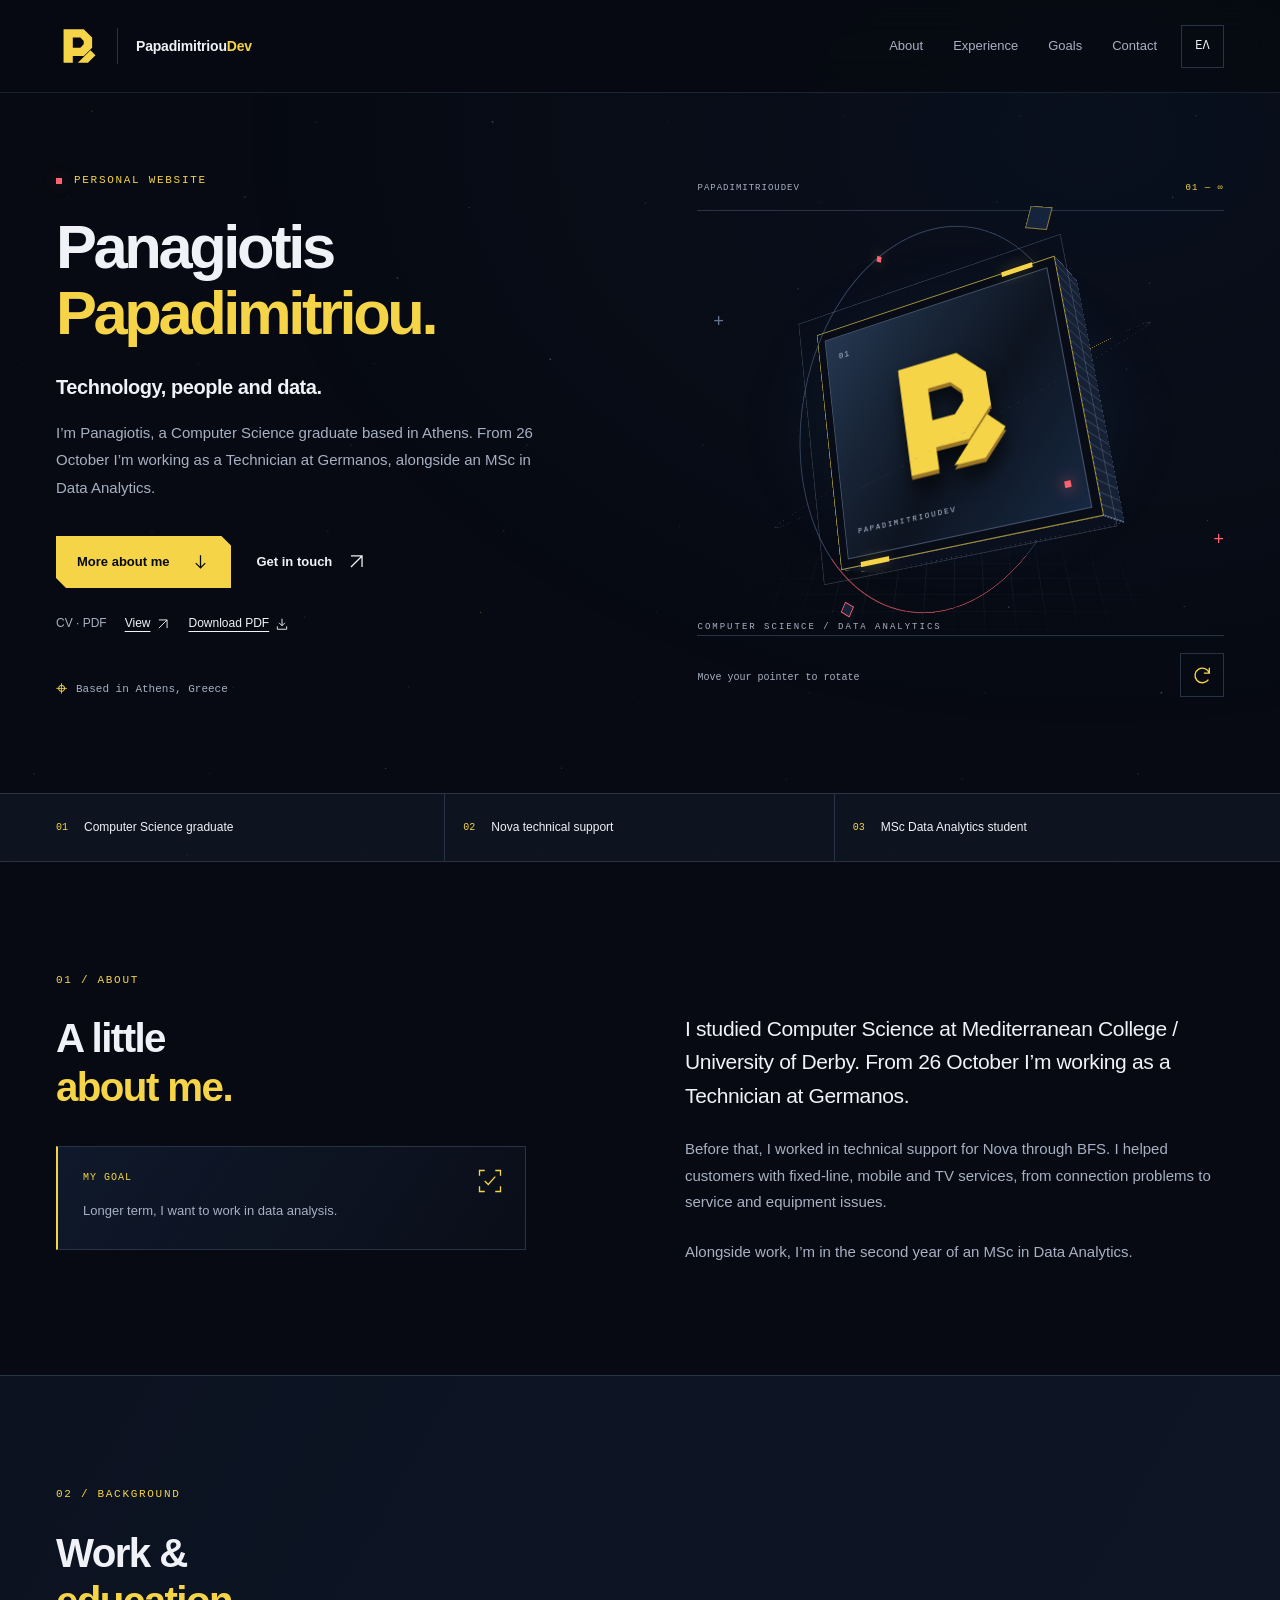
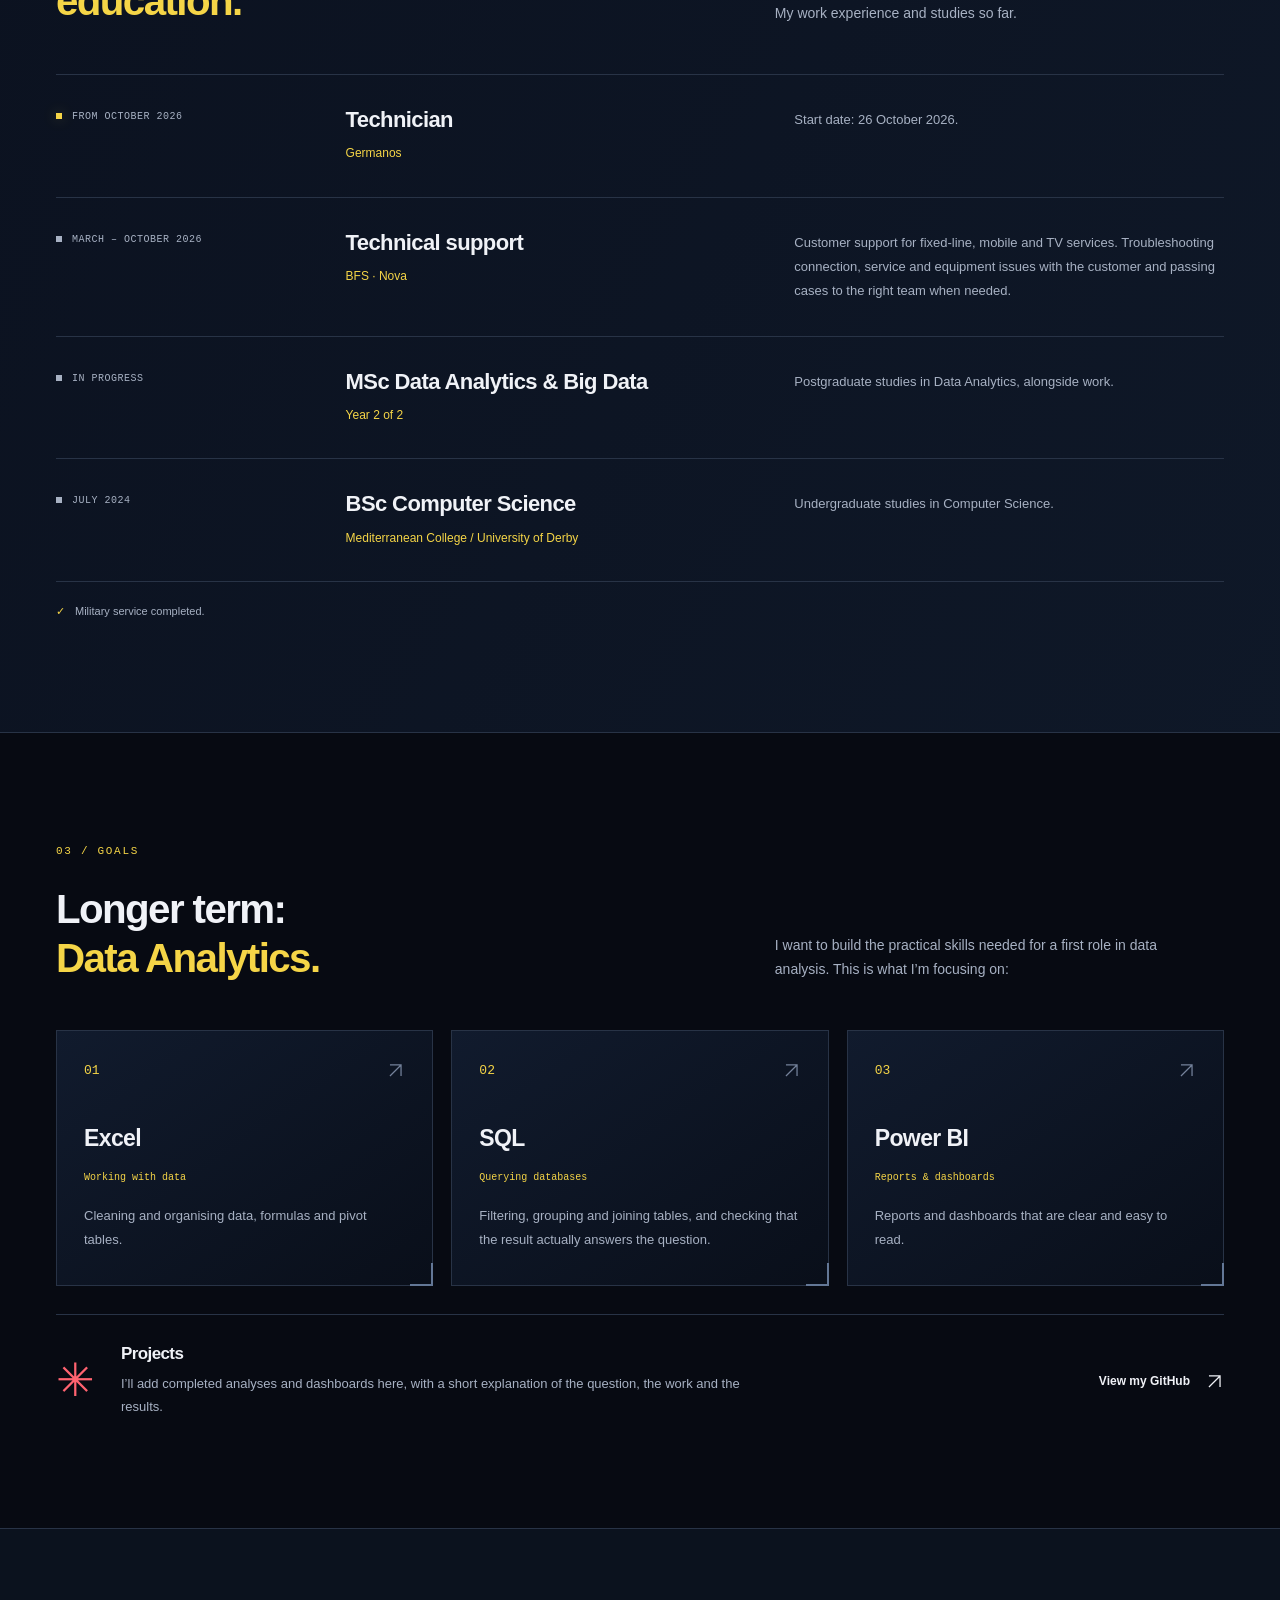
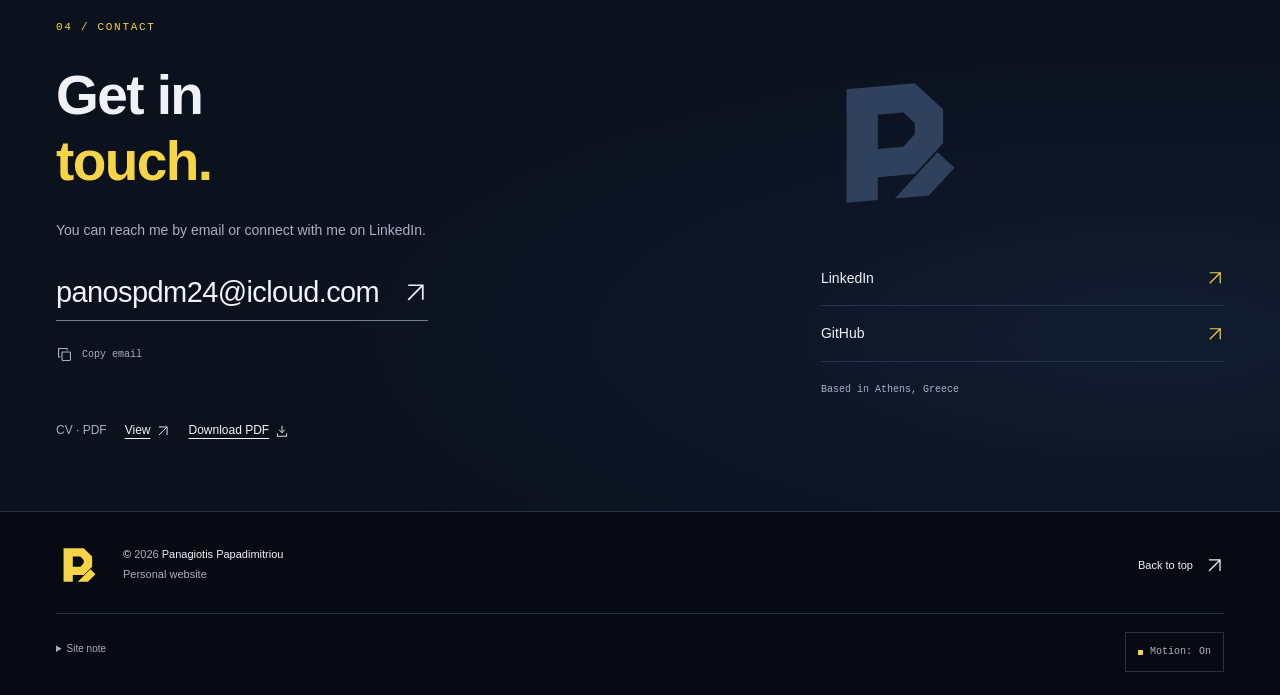
==== commit 753c553b: "Update site for new role at Germanos and refresh copy - Germanos technician role from 26 October 202" ====
--- a/index.html
+++ b/index.html
@@ -4,7 +4,7 @@
  <meta charset="utf-8">
  <meta name="viewport" content="width=device-width,initial-scale=1">
  <title>Panagiotis Papadimitriou — Personal website</title>
- <meta name="description" content="Panagiotis Papadimitriou: Computer Science graduate, technical support at Nova through BFS, and MSc Data Analytics student.">
+ <meta name="description" content="Panagiotis Papadimitriou: Computer Science graduate, Technician at Germanos and MSc Data Analytics student.">
  <meta name="theme-color" content="#070a12">
  <link rel="canonical" href="https://papadimitrioudev.netlify.app/">
  <link rel="alternate" hreflang="en" href="https://papadimitrioudev.netlify.app/">
@@ -12,7 +12,7 @@
  <link rel="alternate" hreflang="x-default" href="https://papadimitrioudev.netlify.app/">
  <meta property="og:type" content="website">
  <meta property="og:title" content="Panagiotis Papadimitriou — Personal website">
- <meta property="og:description" content="Panagiotis Papadimitriou: Computer Science graduate, technical support at Nova through BFS, and MSc Data Analytics student.">
+ <meta property="og:description" content="Panagiotis Papadimitriou: Computer Science graduate, Technician at Germanos and MSc Data Analytics student.">
  <meta property="og:url" content="https://papadimitrioudev.netlify.app/">
  <meta property="og:locale" content="en_GB">
  <meta property="og:image" content="https://papadimitrioudev.netlify.app/assets/social-card-v2.png">
@@ -42,7 +42,7 @@
     <p class="eyebrow"><span class="status-light" aria-hidden="true"></span> Personal website</p>
     <h1 id="intro-title">Panagiotis<br><em>Papadimitriou.</em></h1>
     <p class="hero-tagline">Technology, people and data.</p>
-    <p class="hero-description">I’m Panagiotis, a Computer Science graduate based in Athens. I work in technical support for Nova and I’m studying for an MSc in Data Analytics.</p>
+    <p class="hero-description">I’m Panagiotis, a Computer Science graduate based in Athens. From 26 October I’m working as a Technician at Germanos, alongside an MSc in Data Analytics.</p>
     <div class="hero-actions"><a class="button button-dark" href="#about">More about me <svg viewBox="0 0 24 24" fill="none" stroke="currentColor" stroke-width="1.6" aria-hidden="true"><path d="M12 4v16m-6-6 6 6 6-6"/></svg></a><a class="text-link" href="#contact">Get in touch <svg viewBox="0 0 24 24" fill="none" stroke="currentColor" stroke-width="1.6" aria-hidden="true"><path d="M5 19 19 5M5 5h14v14"/></svg></a></div>
     <div class="cv-links"><span>CV · PDF</span><a href="./cv/Panagiotis_Papadimitriou_CV.pdf" target="_blank" rel="noopener" aria-label="View CV in a new tab">View <svg viewBox="0 0 24 24" fill="none" stroke="currentColor" stroke-width="1.6" aria-hidden="true"><path d="M5 19 19 5M5 5h14v14"/></svg></a><a href="./cv/Panagiotis_Papadimitriou_CV.pdf" download="Panagiotis_Papadimitriou_CV.pdf">Download PDF <svg viewBox="0 0 24 24" fill="none" stroke="currentColor" stroke-width="1.6" aria-hidden="true" focusable="false"><path d="M12 3v12m-5-5 5 5 5-5M4 16v5h16v-5"/></svg></a></div>
     <p class="location"><span class="location-symbol" aria-hidden="true">⌖</span>Based in Athens, Greece</p>
@@ -65,19 +65,19 @@
     <div class="identity-bottom"><div><span class="scene-hint">Move your pointer to rotate</span></div><button hidden class="rotate-button" type="button" aria-label="Rotate emblem" title="Rotate emblem"><svg viewBox="0 0 24 24" fill="none" stroke="currentColor" stroke-width="1.5" aria-hidden="true"><path d="M20 10a8 8 0 1 0-1 7M20 4v6h-6"/></svg></button></div>
    </div>
   </section>
-  <div class="credentials"><div class="container credentials-inner"><span><i aria-hidden="true">01</i>Computer Science graduate</span><span><i aria-hidden="true">02</i>Telecom technical support</span><span><i aria-hidden="true">03</i>MSc Data Analytics student</span></div></div>
+  <div class="credentials"><div class="container credentials-inner"><span><i aria-hidden="true">01</i>Computer Science graduate</span><span><i aria-hidden="true">02</i>Nova technical support</span><span><i aria-hidden="true">03</i>MSc Data Analytics student</span></div></div>
   <section class="section container about" id="about" aria-labelledby="about-title">
-   <div class="section-heading"><p class="eyebrow">01 / About</p><h2 id="about-title">A little<br><em>about me.</em></h2><aside class="personal-note"><svg class="note-icon" viewBox="0 0 32 32" fill="none" stroke="currentColor" stroke-width="1.5" aria-hidden="true"><path d="M4 10V4h6m12 0h6v6m0 12v6h-6m-12 0H4v-6"/><path d="m10 16 4 4 8-9"/></svg><span>My direction</span><p>I’m open to different roles in the technology sector, where I can keep learning and build on my experience. In the longer term, I want to move into data analysis.</p></aside></div>
-   <div class="about-body"><p class="lead">I studied Computer Science at Mediterranean College / University of Derby. I now work in technical support for Nova through BFS.</p><p>I help customers with fixed-line, mobile and TV services, from connection problems to service and equipment issues.</p><p>Alongside work, I’m in the second year of an MSc in Data Analytics.</p></div>
+   <div class="section-heading"><p class="eyebrow">01 / About</p><h2 id="about-title">A little<br><em>about me.</em></h2><aside class="personal-note"><svg class="note-icon" viewBox="0 0 32 32" fill="none" stroke="currentColor" stroke-width="1.5" aria-hidden="true"><path d="M4 10V4h6m12 0h6v6m0 12v6h-6m-12 0H4v-6"/><path d="m10 16 4 4 8-9"/></svg><span>My goal</span><p>Longer term, I want to work in data analysis.</p></aside></div>
+   <div class="about-body"><p class="lead">I studied Computer Science at Mediterranean College / University of Derby. From 26 October I’m working as a Technician at Germanos.</p><p>Before that, I worked in technical support for Nova through BFS. I helped customers with fixed-line, mobile and TV services, from connection problems to service and equipment issues.</p><p>Alongside work, I’m in the second year of an MSc in Data Analytics.</p></div>
   </section>
   <section class="journey-section" id="journey" aria-labelledby="journey-title"><div class="container section">
    <div class="section-intro"><div><p class="eyebrow">02 / Background</p><h2 id="journey-title">Work &<br><em>education.</em></h2></div><p>My work experience and studies so far.</p></div>
-   <div class="journey-list"><article class="journey-row"><div class="journey-status"><span class="timeline-dot current" aria-hidden="true"></span>Current role</div><div class="journey-role"><h3>Technical support</h3><p>BFS · Nova</p></div><p class="journey-description">Helping customers with fixed-line, mobile and TV services: troubleshooting connection, service and equipment issues and explaining the next steps.</p></article><article class="journey-row"><div class="journey-status"><span class="timeline-dot" aria-hidden="true"></span>In progress</div><div class="journey-role"><h3>MSc Data Analytics &amp; Big Data</h3><p>Year 2 of 2</p></div><p class="journey-description">Postgraduate studies in Data Analytics, alongside my role in technical support.</p></article><article class="journey-row"><div class="journey-status"><span class="timeline-dot" aria-hidden="true"></span>Completed</div><div class="journey-role"><h3>BSc Computer Science</h3><p>Mediterranean College / University of Derby</p></div><p class="journey-description">Completed undergraduate studies in Computer Science.</p></article></div>
+   <div class="journey-list"><article class="journey-row"><div class="journey-status"><span class="timeline-dot current" aria-hidden="true"></span>From October 2026</div><div class="journey-role"><h3>Technician</h3><p>Germanos</p></div><p class="journey-description">Start date: 26 October 2026.</p></article><article class="journey-row"><div class="journey-status"><span class="timeline-dot" aria-hidden="true"></span>March – October 2026</div><div class="journey-role"><h3>Technical support</h3><p>BFS · Nova</p></div><p class="journey-description">Customer support for fixed-line, mobile and TV services. Troubleshooting connection, service and equipment issues with the customer and passing cases to the right team when needed.</p></article><article class="journey-row"><div class="journey-status"><span class="timeline-dot" aria-hidden="true"></span>In progress</div><div class="journey-role"><h3>MSc Data Analytics &amp; Big Data</h3><p>Year 2 of 2</p></div><p class="journey-description">Postgraduate studies in Data Analytics, alongside work.</p></article><article class="journey-row"><div class="journey-status"><span class="timeline-dot" aria-hidden="true"></span>July 2024</div><div class="journey-role"><h3>BSc Computer Science</h3><p>Mediterranean College / University of Derby</p></div><p class="journey-description">Undergraduate studies in Computer Science.</p></article></div>
    <p class="service"><span aria-hidden="true">✓</span>Military service completed.</p>
   </div></section>
   <section class="section container direction" id="direction" aria-labelledby="direction-title">
-   <div class="section-intro"><div><p class="eyebrow">03 / Goals</p><h2 id="direction-title">Longer term:<br><em>Data Analytics.</em></h2></div><p>I want to develop the practical skills needed for an entry-level data role. These are the areas I plan to focus on.</p></div>
-   <div class="priorities"><article class="priority"><div class="priority-number">01 <svg viewBox="0 0 24 24" fill="none" stroke="currentColor" stroke-width="1.6" aria-hidden="true"><path d="M5 19 19 5M5 5h14v14"/></svg></div><h3>Excel</h3><p class="tools">Working with data</p><p>Get comfortable cleaning and organising tables, using formulas and summarising data with pivot tables.</p></article><article class="priority"><div class="priority-number">02 <svg viewBox="0 0 24 24" fill="none" stroke="currentColor" stroke-width="1.6" aria-hidden="true"><path d="M5 19 19 5M5 5h14v14"/></svg></div><h3>SQL</h3><p class="tools">Querying databases</p><p>Learn to filter, group and combine data, then check that the results answer the question I started with.</p></article><article class="priority"><div class="priority-number">03 <svg viewBox="0 0 24 24" fill="none" stroke="currentColor" stroke-width="1.6" aria-hidden="true"><path d="M5 19 19 5M5 5h14v14"/></svg></div><h3>Power BI</h3><p class="tools">Reports & dashboards</p><p>Learn to build reports and dashboards that are clear and easy to read.</p></article></div>
+   <div class="section-intro"><div><p class="eyebrow">03 / Goals</p><h2 id="direction-title">Longer term:<br><em>Data Analytics.</em></h2></div><p>I want to build the practical skills needed for a first role in data analysis. This is what I’m focusing on:</p></div>
+   <div class="priorities"><article class="priority"><div class="priority-number">01 <svg viewBox="0 0 24 24" fill="none" stroke="currentColor" stroke-width="1.6" aria-hidden="true"><path d="M5 19 19 5M5 5h14v14"/></svg></div><h3>Excel</h3><p class="tools">Working with data</p><p>Cleaning and organising data, formulas and pivot tables.</p></article><article class="priority"><div class="priority-number">02 <svg viewBox="0 0 24 24" fill="none" stroke="currentColor" stroke-width="1.6" aria-hidden="true"><path d="M5 19 19 5M5 5h14v14"/></svg></div><h3>SQL</h3><p class="tools">Querying databases</p><p>Filtering, grouping and joining tables, and checking that the result actually answers the question.</p></article><article class="priority"><div class="priority-number">03 <svg viewBox="0 0 24 24" fill="none" stroke="currentColor" stroke-width="1.6" aria-hidden="true"><path d="M5 19 19 5M5 5h14v14"/></svg></div><h3>Power BI</h3><p class="tools">Reports & dashboards</p><p>Reports and dashboards that are clear and easy to read.</p></article></div>
    <div class="portfolio-note"><span class="asterisk" aria-hidden="true">✳</span><div><h3>Projects</h3><p>I’ll add completed analyses and dashboards here, with a short explanation of the question, the work and the results.</p></div><a class="text-link" href="https://github.com/papadimitrioudev" target="_blank" rel="noopener noreferrer">View my GitHub <svg viewBox="0 0 24 24" fill="none" stroke="currentColor" stroke-width="1.6" aria-hidden="true"><path d="M5 19 19 5M5 5h14v14"/></svg></a></div>
   </section>
   <section class="contact" id="contact" aria-labelledby="contact-title"><div class="container contact-inner">
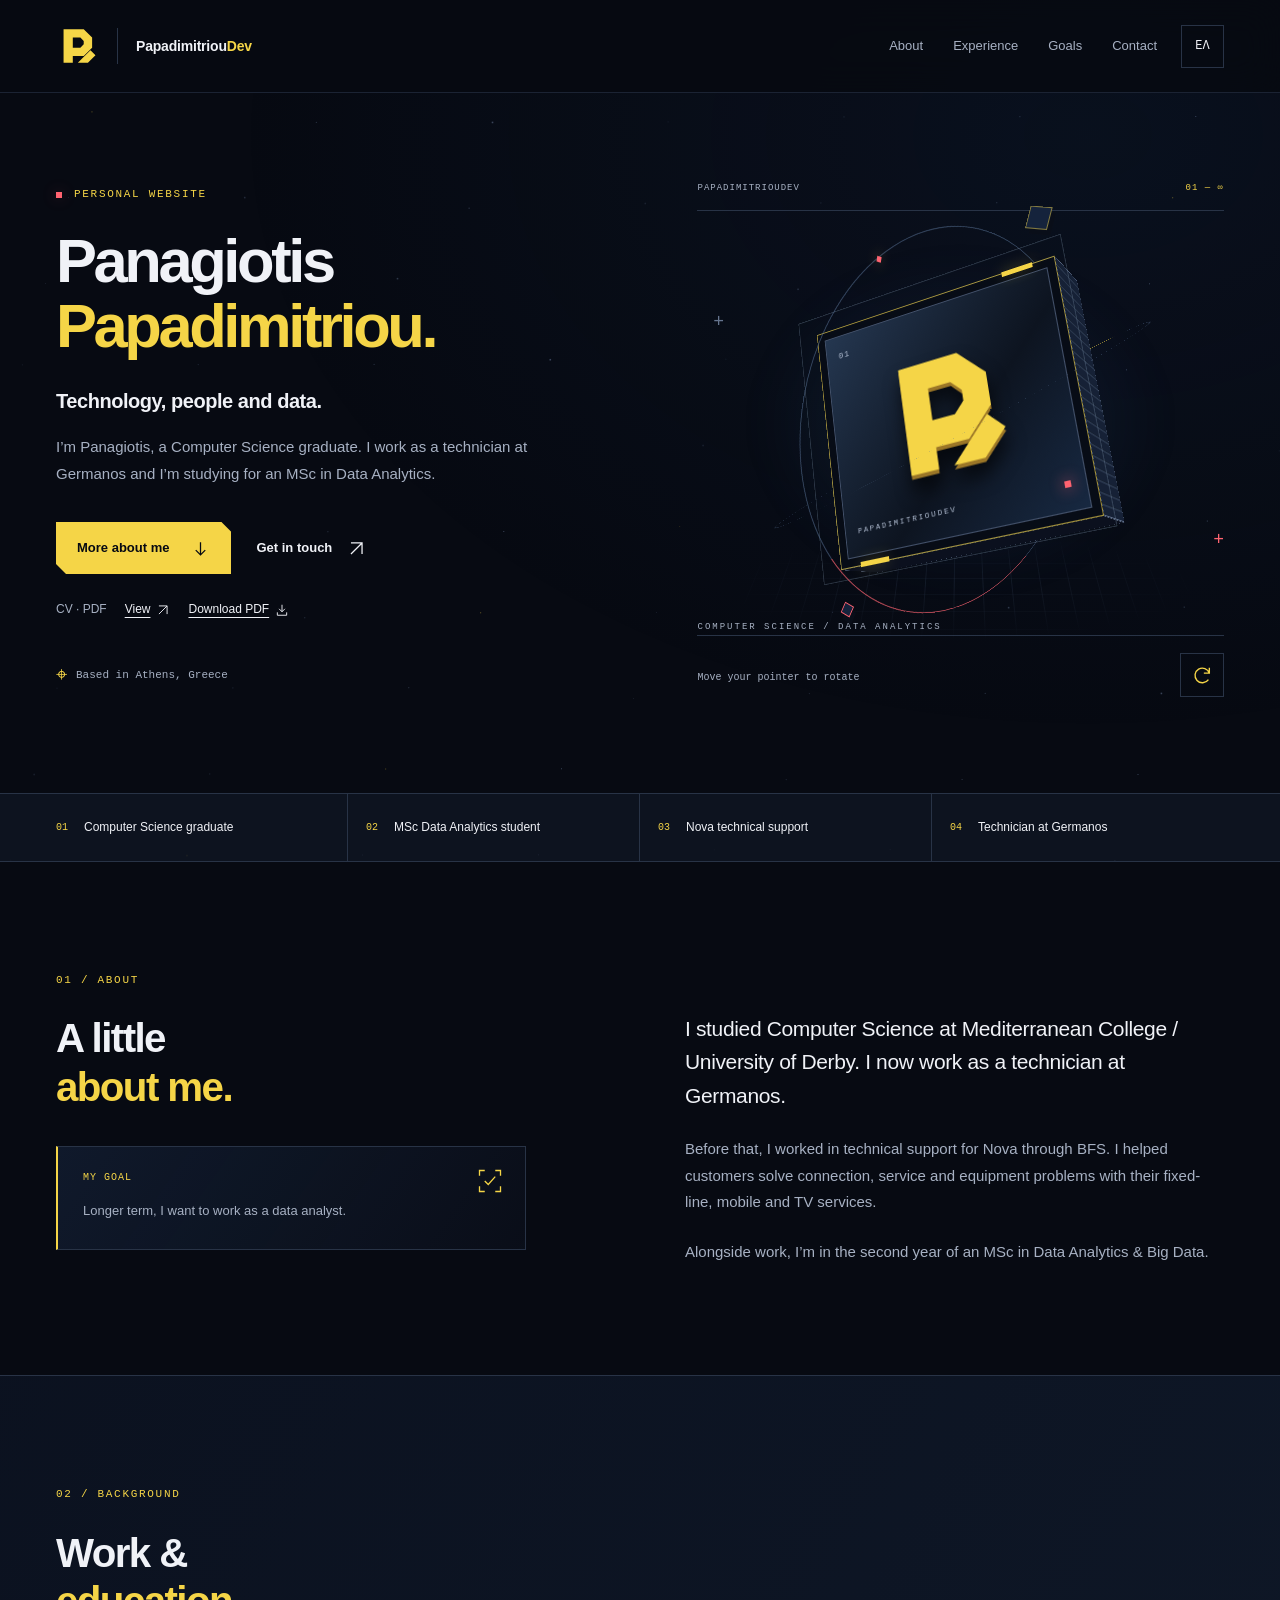
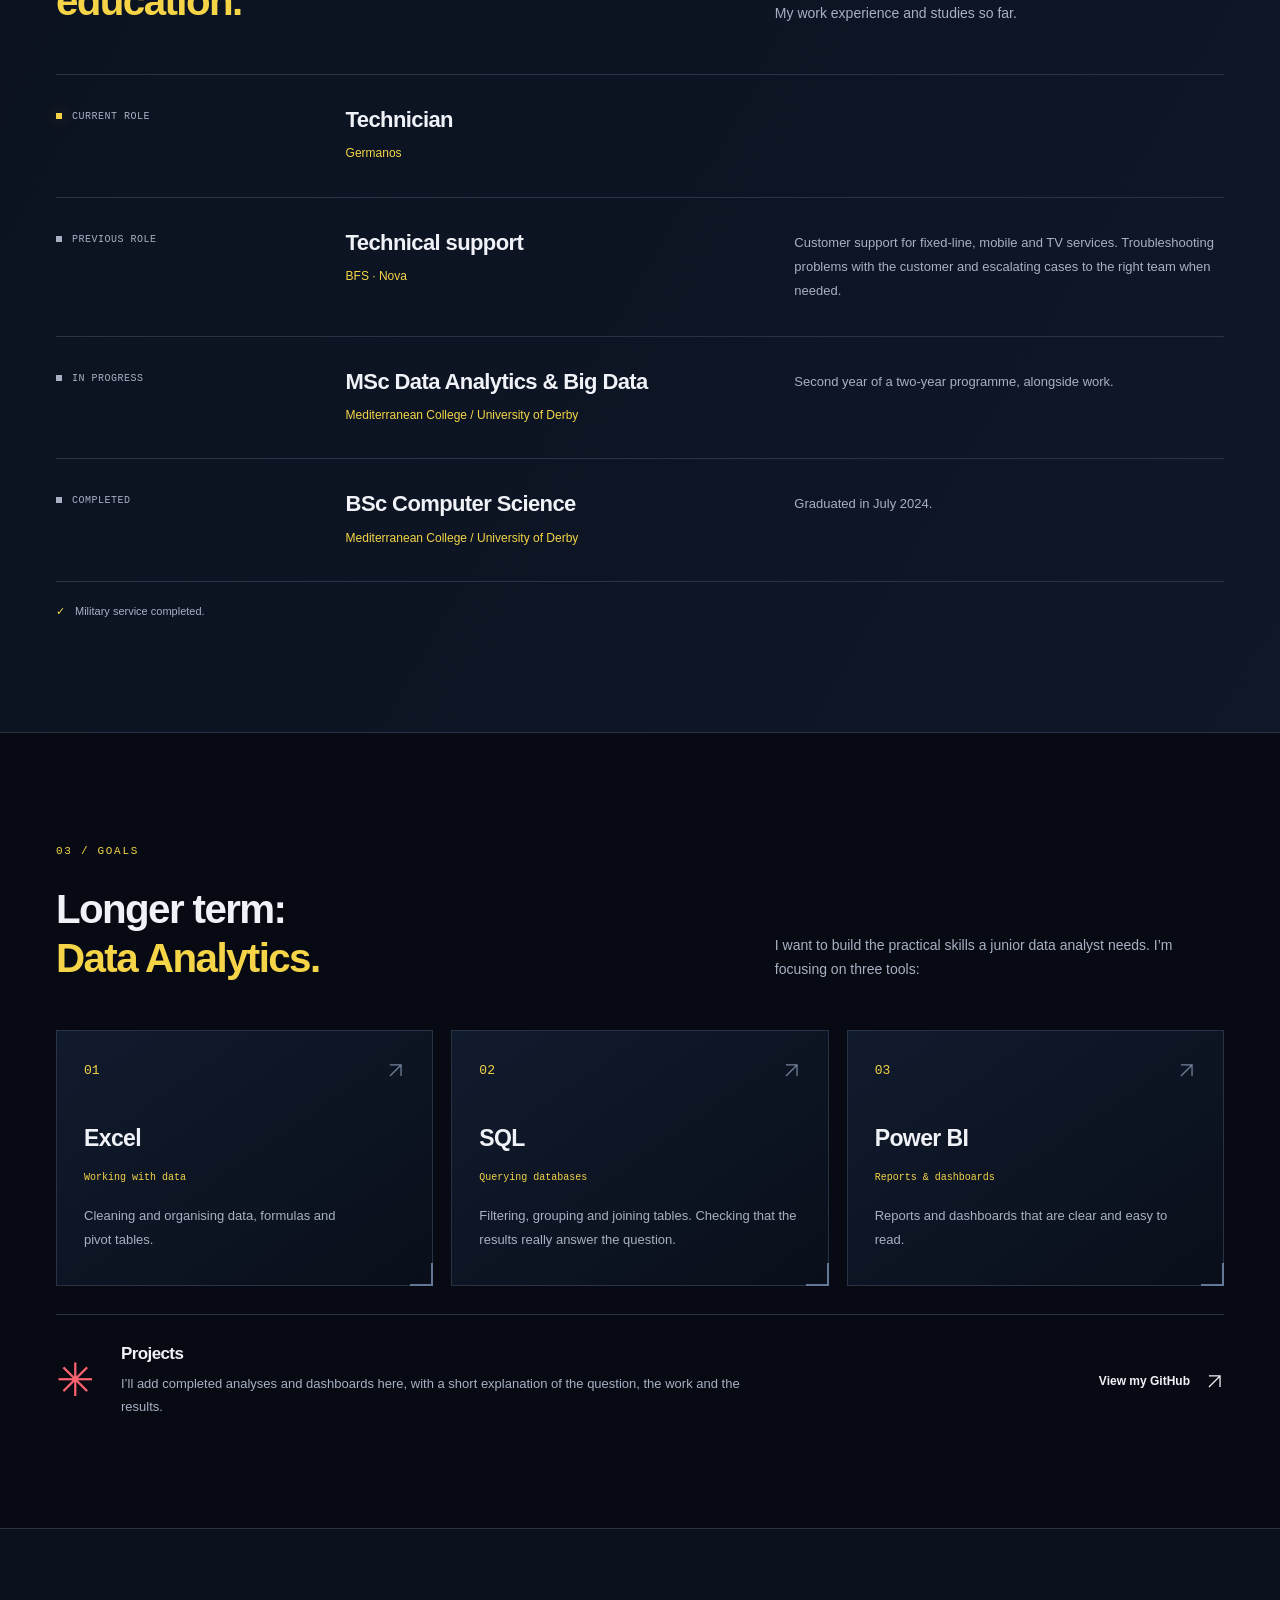
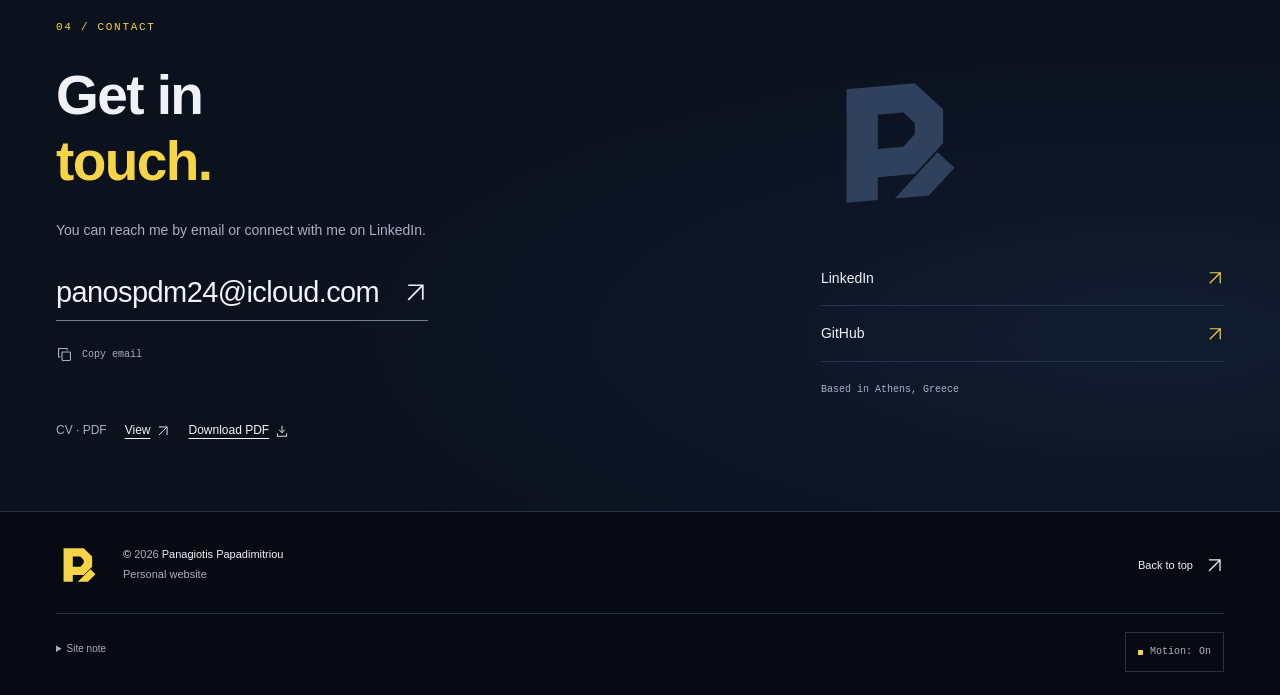
==== commit d6f8ca2e: "Show Germanos as current role and polish copy - Germanos listed as current role, no start dates; Nov" ====
--- a/index.html
+++ b/index.html
@@ -4,7 +4,7 @@
  <meta charset="utf-8">
  <meta name="viewport" content="width=device-width,initial-scale=1">
  <title>Panagiotis Papadimitriou — Personal website</title>
- <meta name="description" content="Panagiotis Papadimitriou: Computer Science graduate, Technician at Germanos and MSc Data Analytics student.">
+ <meta name="description" content="Panagiotis Papadimitriou: Computer Science graduate, technician at Germanos and MSc Data Analytics student.">
  <meta name="theme-color" content="#070a12">
  <link rel="canonical" href="https://papadimitrioudev.netlify.app/">
  <link rel="alternate" hreflang="en" href="https://papadimitrioudev.netlify.app/">
@@ -12,7 +12,7 @@
  <link rel="alternate" hreflang="x-default" href="https://papadimitrioudev.netlify.app/">
  <meta property="og:type" content="website">
  <meta property="og:title" content="Panagiotis Papadimitriou — Personal website">
- <meta property="og:description" content="Panagiotis Papadimitriou: Computer Science graduate, Technician at Germanos and MSc Data Analytics student.">
+ <meta property="og:description" content="Panagiotis Papadimitriou: Computer Science graduate, technician at Germanos and MSc Data Analytics student.">
  <meta property="og:url" content="https://papadimitrioudev.netlify.app/">
  <meta property="og:locale" content="en_GB">
  <meta property="og:image" content="https://papadimitrioudev.netlify.app/assets/social-card-v2.png">
@@ -23,7 +23,7 @@
  <link rel="icon" type="image/svg+xml" href="./assets/favicon-pdm.svg">
  <link rel="icon" type="image/png" sizes="32x32" href="./assets/favicon-pdm-32.png">
  <link rel="apple-touch-icon" href="./assets/apple-touch-icon-pdm.png">
- <link rel="stylesheet" href="./assets/styles.7f421a34aae5.css">
+ <link rel="stylesheet" href="./assets/styles.e3445865ec5c.css">
  <script src="./assets/site.ed511121ae2a.js" defer></script>
 </head>
 <body id="top">
@@ -42,7 +42,7 @@
     <p class="eyebrow"><span class="status-light" aria-hidden="true"></span> Personal website</p>
     <h1 id="intro-title">Panagiotis<br><em>Papadimitriou.</em></h1>
     <p class="hero-tagline">Technology, people and data.</p>
-    <p class="hero-description">I’m Panagiotis, a Computer Science graduate based in Athens. From 26 October I’m working as a Technician at Germanos, alongside an MSc in Data Analytics.</p>
+    <p class="hero-description">I’m Panagiotis, a Computer Science graduate. I work as a technician at Germanos and I’m studying for an MSc in Data Analytics.</p>
     <div class="hero-actions"><a class="button button-dark" href="#about">More about me <svg viewBox="0 0 24 24" fill="none" stroke="currentColor" stroke-width="1.6" aria-hidden="true"><path d="M12 4v16m-6-6 6 6 6-6"/></svg></a><a class="text-link" href="#contact">Get in touch <svg viewBox="0 0 24 24" fill="none" stroke="currentColor" stroke-width="1.6" aria-hidden="true"><path d="M5 19 19 5M5 5h14v14"/></svg></a></div>
     <div class="cv-links"><span>CV · PDF</span><a href="./cv/Panagiotis_Papadimitriou_CV.pdf" target="_blank" rel="noopener" aria-label="View CV in a new tab">View <svg viewBox="0 0 24 24" fill="none" stroke="currentColor" stroke-width="1.6" aria-hidden="true"><path d="M5 19 19 5M5 5h14v14"/></svg></a><a href="./cv/Panagiotis_Papadimitriou_CV.pdf" download="Panagiotis_Papadimitriou_CV.pdf">Download PDF <svg viewBox="0 0 24 24" fill="none" stroke="currentColor" stroke-width="1.6" aria-hidden="true" focusable="false"><path d="M12 3v12m-5-5 5 5 5-5M4 16v5h16v-5"/></svg></a></div>
     <p class="location"><span class="location-symbol" aria-hidden="true">⌖</span>Based in Athens, Greece</p>
@@ -65,19 +65,19 @@
     <div class="identity-bottom"><div><span class="scene-hint">Move your pointer to rotate</span></div><button hidden class="rotate-button" type="button" aria-label="Rotate emblem" title="Rotate emblem"><svg viewBox="0 0 24 24" fill="none" stroke="currentColor" stroke-width="1.5" aria-hidden="true"><path d="M20 10a8 8 0 1 0-1 7M20 4v6h-6"/></svg></button></div>
    </div>
   </section>
-  <div class="credentials"><div class="container credentials-inner"><span><i aria-hidden="true">01</i>Computer Science graduate</span><span><i aria-hidden="true">02</i>Nova technical support</span><span><i aria-hidden="true">03</i>MSc Data Analytics student</span></div></div>
+  <div class="credentials"><div class="container credentials-inner"><span><i aria-hidden="true">01</i>Computer Science graduate</span><span><i aria-hidden="true">02</i>MSc Data Analytics student</span><span><i aria-hidden="true">03</i>Nova technical support</span><span><i aria-hidden="true">04</i>Technician at Germanos</span></div></div>
   <section class="section container about" id="about" aria-labelledby="about-title">
-   <div class="section-heading"><p class="eyebrow">01 / About</p><h2 id="about-title">A little<br><em>about me.</em></h2><aside class="personal-note"><svg class="note-icon" viewBox="0 0 32 32" fill="none" stroke="currentColor" stroke-width="1.5" aria-hidden="true"><path d="M4 10V4h6m12 0h6v6m0 12v6h-6m-12 0H4v-6"/><path d="m10 16 4 4 8-9"/></svg><span>My goal</span><p>Longer term, I want to work in data analysis.</p></aside></div>
-   <div class="about-body"><p class="lead">I studied Computer Science at Mediterranean College / University of Derby. From 26 October I’m working as a Technician at Germanos.</p><p>Before that, I worked in technical support for Nova through BFS. I helped customers with fixed-line, mobile and TV services, from connection problems to service and equipment issues.</p><p>Alongside work, I’m in the second year of an MSc in Data Analytics.</p></div>
+   <div class="section-heading"><p class="eyebrow">01 / About</p><h2 id="about-title">A little<br><em>about me.</em></h2><aside class="personal-note"><svg class="note-icon" viewBox="0 0 32 32" fill="none" stroke="currentColor" stroke-width="1.5" aria-hidden="true"><path d="M4 10V4h6m12 0h6v6m0 12v6h-6m-12 0H4v-6"/><path d="m10 16 4 4 8-9"/></svg><span>My goal</span><p>Longer term, I want to work as a data analyst.</p></aside></div>
+   <div class="about-body"><p class="lead">I studied Computer Science at Mediterranean College / University of Derby. I now work as a technician at Germanos.</p><p>Before that, I worked in technical support for Nova through BFS. I helped customers solve connection, service and equipment problems with their fixed-line, mobile and TV services.</p><p>Alongside work, I’m in the second year of an MSc in Data Analytics &amp; Big Data.</p></div>
   </section>
   <section class="journey-section" id="journey" aria-labelledby="journey-title"><div class="container section">
    <div class="section-intro"><div><p class="eyebrow">02 / Background</p><h2 id="journey-title">Work &<br><em>education.</em></h2></div><p>My work experience and studies so far.</p></div>
-   <div class="journey-list"><article class="journey-row"><div class="journey-status"><span class="timeline-dot current" aria-hidden="true"></span>From October 2026</div><div class="journey-role"><h3>Technician</h3><p>Germanos</p></div><p class="journey-description">Start date: 26 October 2026.</p></article><article class="journey-row"><div class="journey-status"><span class="timeline-dot" aria-hidden="true"></span>March – October 2026</div><div class="journey-role"><h3>Technical support</h3><p>BFS · Nova</p></div><p class="journey-description">Customer support for fixed-line, mobile and TV services. Troubleshooting connection, service and equipment issues with the customer and passing cases to the right team when needed.</p></article><article class="journey-row"><div class="journey-status"><span class="timeline-dot" aria-hidden="true"></span>In progress</div><div class="journey-role"><h3>MSc Data Analytics &amp; Big Data</h3><p>Year 2 of 2</p></div><p class="journey-description">Postgraduate studies in Data Analytics, alongside work.</p></article><article class="journey-row"><div class="journey-status"><span class="timeline-dot" aria-hidden="true"></span>July 2024</div><div class="journey-role"><h3>BSc Computer Science</h3><p>Mediterranean College / University of Derby</p></div><p class="journey-description">Undergraduate studies in Computer Science.</p></article></div>
+   <div class="journey-list"><article class="journey-row"><div class="journey-status"><span class="timeline-dot current" aria-hidden="true"></span>Current role</div><div class="journey-role"><h3>Technician</h3><p>Germanos</p></div></article><article class="journey-row"><div class="journey-status"><span class="timeline-dot" aria-hidden="true"></span>Previous role</div><div class="journey-role"><h3>Technical support</h3><p>BFS · Nova</p></div><p class="journey-description">Customer support for fixed-line, mobile and TV services. Troubleshooting problems with the customer and escalating cases to the right team when needed.</p></article><article class="journey-row"><div class="journey-status"><span class="timeline-dot" aria-hidden="true"></span>In progress</div><div class="journey-role"><h3>MSc Data Analytics &amp; Big Data</h3><p>Mediterranean College / University of Derby</p></div><p class="journey-description">Second year of a two-year programme, alongside work.</p></article><article class="journey-row"><div class="journey-status"><span class="timeline-dot" aria-hidden="true"></span>Completed</div><div class="journey-role"><h3>BSc Computer Science</h3><p>Mediterranean College / University of Derby</p></div><p class="journey-description">Graduated in July 2024.</p></article></div>
    <p class="service"><span aria-hidden="true">✓</span>Military service completed.</p>
   </div></section>
   <section class="section container direction" id="direction" aria-labelledby="direction-title">
-   <div class="section-intro"><div><p class="eyebrow">03 / Goals</p><h2 id="direction-title">Longer term:<br><em>Data Analytics.</em></h2></div><p>I want to build the practical skills needed for a first role in data analysis. This is what I’m focusing on:</p></div>
-   <div class="priorities"><article class="priority"><div class="priority-number">01 <svg viewBox="0 0 24 24" fill="none" stroke="currentColor" stroke-width="1.6" aria-hidden="true"><path d="M5 19 19 5M5 5h14v14"/></svg></div><h3>Excel</h3><p class="tools">Working with data</p><p>Cleaning and organising data, formulas and pivot tables.</p></article><article class="priority"><div class="priority-number">02 <svg viewBox="0 0 24 24" fill="none" stroke="currentColor" stroke-width="1.6" aria-hidden="true"><path d="M5 19 19 5M5 5h14v14"/></svg></div><h3>SQL</h3><p class="tools">Querying databases</p><p>Filtering, grouping and joining tables, and checking that the result actually answers the question.</p></article><article class="priority"><div class="priority-number">03 <svg viewBox="0 0 24 24" fill="none" stroke="currentColor" stroke-width="1.6" aria-hidden="true"><path d="M5 19 19 5M5 5h14v14"/></svg></div><h3>Power BI</h3><p class="tools">Reports & dashboards</p><p>Reports and dashboards that are clear and easy to read.</p></article></div>
+   <div class="section-intro"><div><p class="eyebrow">03 / Goals</p><h2 id="direction-title">Longer term:<br><em>Data Analytics.</em></h2></div><p>I want to build the practical skills a junior data analyst needs. I’m focusing on three tools:</p></div>
+   <div class="priorities"><article class="priority"><div class="priority-number">01 <svg viewBox="0 0 24 24" fill="none" stroke="currentColor" stroke-width="1.6" aria-hidden="true"><path d="M5 19 19 5M5 5h14v14"/></svg></div><h3>Excel</h3><p class="tools">Working with data</p><p>Cleaning and organising data, formulas and pivot&nbsp;tables.</p></article><article class="priority"><div class="priority-number">02 <svg viewBox="0 0 24 24" fill="none" stroke="currentColor" stroke-width="1.6" aria-hidden="true"><path d="M5 19 19 5M5 5h14v14"/></svg></div><h3>SQL</h3><p class="tools">Querying databases</p><p>Filtering, grouping and joining tables. Checking that the results really answer the question.</p></article><article class="priority"><div class="priority-number">03 <svg viewBox="0 0 24 24" fill="none" stroke="currentColor" stroke-width="1.6" aria-hidden="true"><path d="M5 19 19 5M5 5h14v14"/></svg></div><h3>Power BI</h3><p class="tools">Reports & dashboards</p><p>Reports and dashboards that are clear and easy to read.</p></article></div>
    <div class="portfolio-note"><span class="asterisk" aria-hidden="true">✳</span><div><h3>Projects</h3><p>I’ll add completed analyses and dashboards here, with a short explanation of the question, the work and the results.</p></div><a class="text-link" href="https://github.com/papadimitrioudev" target="_blank" rel="noopener noreferrer">View my GitHub <svg viewBox="0 0 24 24" fill="none" stroke="currentColor" stroke-width="1.6" aria-hidden="true"><path d="M5 19 19 5M5 5h14v14"/></svg></a></div>
   </section>
   <section class="contact" id="contact" aria-labelledby="contact-title"><div class="container contact-inner">
--- a/assets/styles.e3445865ec5c.css
+++ b/assets/styles.e3445865ec5c.css
@@ -0,0 +1,333 @@
+:root {
+  color-scheme: dark;
+  --bg: #070a12;
+  --panel: #0e1523;
+  --panel-light: #141f33;
+  --ink: #f0f2f7;
+  --muted: #a7b1c3;
+  --yellow: #f5d547;
+  --red: #ff6370;
+  --line: #283346;
+  --mono: 'Cascadia Code', Consolas, 'Courier New', monospace;
+}
+* { box-sizing: border-box; }
+html { scroll-behavior: auto; scroll-padding-top: 100px; }
+body { margin: 0; background: var(--bg); color: var(--ink); font: 16px/1.75 Arial, Helvetica, sans-serif; -webkit-font-smoothing: antialiased; }
+body::before { content: ''; position: fixed; inset: 0; pointer-events: none; background: radial-gradient(ellipse at 85% 15%, #152e552e, transparent 55%); z-index: -1; }
+a { color: inherit; text-decoration: none; }
+button { font: inherit; cursor: pointer; color: inherit; }
+button, a { -webkit-tap-highlight-color: transparent; }
+button[hidden], [hidden] { display: none !important; }
+button { border-radius: 0; }
+button, a { touch-action: manipulation; }
+svg { display: block; flex-shrink: 0; }
+::selection { color: var(--bg); background: var(--yellow); }
+:focus-visible { outline: 2px solid var(--yellow); outline-offset: 6px; }
+section:focus { outline: none; }
+p, h1, h2, h3 { margin: 0; }
+h1, h2, h3 { line-height: 1.12; font-weight: 700; }
+em { font-style: normal; color: var(--yellow); }
+.container { width: min(1320px, calc(100% - 112px)); margin-inline: auto; }
+.starfield { position: fixed; inset: 0; width: 100%; height: 100%; z-index: -1; pointer-events: none; opacity: .6; }
+.skip-link { position: fixed; top: -80px; left: 20px; padding: 12px 20px; background: var(--yellow); color: var(--bg); z-index: 30; }
+.skip-link:focus { top: 12px; }
+.site-header { position: sticky; top: 0; z-index: 20; background: #070a12ed; border-bottom: 1px solid #273246a6; backdrop-filter: blur(18px); }
+.nav-bar { display: flex; align-items: center; justify-content: space-between; gap: 24px; min-height: 92px; }
+.brand { display: flex; align-items: center; gap: 19px; }
+.brand-mark { width: 68px; display: block; color: var(--yellow); flex-shrink: 0; }
+.brand-mark .pdm-logo { width: 100%; }
+.brand-name { font-size: 14px; font-weight: 700; letter-spacing: -.2px; border-left: 1px solid var(--line); padding: 6px 0 6px 18px; }
+.brand-name span { color: var(--yellow); }
+.nav-links { display: flex; gap: 30px; margin-left: auto; }
+.nav-links a { font-size: 13px; color: var(--muted); position: relative; padding-block: 12px; transition: color .2s; }
+.nav-links a::after { content: ''; position: absolute; bottom: 4px; left: 0; height: 2px; width: 0; background: var(--yellow); transition: width .2s; }
+.nav-links a:hover, .nav-links a[aria-current] { color: var(--yellow); }
+.nav-links a[aria-current]::after { width: 16px; }
+.nav-actions { display: flex; gap: 12px; align-items: center; }
+.language { border: 1px solid var(--line); min-width: 43px; min-height: 43px; display: grid; place-items: center; font: 12px var(--mono); transition: border-color .2s; }
+.language:hover { border-color: var(--yellow); }
+.menu-toggle { display: none; background: transparent; border: 1px solid var(--line); min-height: 43px; padding: 0 12px; align-items: center; gap: 12px; font-size: 12px; }
+.menu-toggle i { width: 14px; height: 6px; border-block: 1px solid currentColor; }
+.hero { position: relative; display: grid; grid-template-columns: 1.15fr 1fr; align-items: center; gap: 36px; min-height: 700px; padding-block: 72px 80px; }
+.hero-copy { position: relative; z-index: 2; min-width: 0; }
+.eyebrow { color: var(--yellow); font: 11px/1.6 var(--mono); letter-spacing: 1.7px; text-transform: uppercase; margin-bottom: 25px; display: flex; align-items: center; gap: 12px; }
+.status-light { width: 6px; height: 6px; flex-shrink: 0; background: var(--red); box-shadow: 0 0 15px #ff63704d; }
+h1 { font-size: clamp(42px, 4.8vw, 70px); letter-spacing: -3.4px; line-height: 1.06; }
+h1 em { display: inline-block; }
+.hero-tagline { font-size: 20px; font-weight: 600; line-height: 1.5; margin-top: 27px; letter-spacing: -.45px; }
+.hero-description { color: var(--muted); max-width: 505px; margin-top: 17px; font-size: 15px; line-height: 1.85; }
+.hero-actions { display: flex; flex-wrap: wrap; align-items: center; gap: 25px; margin-top: 34px; }
+.button { min-height: 52px; padding: 14px 21px; display: inline-flex; align-items: center; justify-content: center; gap: 22px; font-size: 13px; font-weight: 700; clip-path: polygon(0 0, calc(100% - 10px) 0, 100% 10px, 100% 100%, 10px 100%, 0 calc(100% - 10px)); transition: background .2s, transform .2s; }
+.button-dark { background: var(--yellow); color: var(--bg); }
+.button:hover { background: #ffe779; transform: translateY(-3px); }
+.button:focus-visible { clip-path: none; }
+.button svg, .text-link svg, .back-top svg { width: 19px; height: 19px; }
+.text-link { display: inline-flex; align-items: center; gap: 15px; font-size: 13px; font-weight: 600; padding-block: 9px; }
+.text-link:hover { color: var(--yellow); }
+.location { color: var(--muted); margin-top: 35px; display: flex; align-items: center; gap: 9px; font: 11px/1.6 var(--mono); }
+.location-symbol { color: var(--yellow); font-size: 20px; }
+.identity { position: relative; min-width: 0; }
+.identity-top { color: var(--muted); display: flex; align-items: center; justify-content: space-between; font: 9px/1.6 var(--mono); text-transform: uppercase; letter-spacing: 1px; padding-bottom: 14px; border-bottom: 1px solid var(--line); }
+.scene-index { color: var(--yellow); }
+.identity-art { height: 424px; position: relative; perspective: 850px; isolation: isolate; }
+.scene-aura { position: absolute; inset: 10%; background: radial-gradient(ellipse, #2c558f3d, transparent 67%); filter: blur(18px); }
+.scene-grid { position: absolute; width: 100%; height: 210px; bottom: -5px; background-image: linear-gradient(#465b7a36 1px, transparent 1px), linear-gradient(90deg, #465b7a36 1px, transparent 1px); background-size: 32px 32px; transform: rotateX(68deg); transform-origin: center bottom; mask-image: radial-gradient(ellipse at center, black, transparent 70%); }
+.scene-float { position: absolute; top: 50%; left: 50%; width: 270px; height: 250px; margin: -125px 0 0 -135px; transform-style: preserve-3d; animation: levitate 8s ease-in-out infinite; }
+.scene-tilt { width: 100%; height: 100%; transform-style: preserve-3d; transform: rotateX(var(--rx, 12deg)) rotateY(var(--ry, -25deg)) rotateZ(-9deg); transition: transform .35s ease-out; }
+.core { width: 270px; height: 250px; position: absolute; transform-style: preserve-3d; transition: transform 1.4s cubic-bezier(.2,.6,.2,1); transform: rotateY(var(--spin, 0deg)); }
+.core-face { position: absolute; border: 1px solid #677895; backface-visibility: hidden; }
+.core-front, .core-back { width: 270px; height: 250px; top: 0; left: 0; }
+.core-front { transform: translateZ(35px); background: linear-gradient(135deg, #263953, #0d1420 58%, #182a44); border: 1px solid #f5d547a6; box-shadow: inset 0 0 0 8px #070c16, inset 0 0 0 9px #43516a; }
+.core-front::before, .core-front::after { content: ''; width: 32px; height: 5px; background: var(--yellow); position: absolute; right: 22px; top: -2px; box-shadow: 0 0 14px #f5d5474d; }
+.core-front::after { left: 22px; top: auto; bottom: -2px; }
+.core-back { transform: rotateY(180deg) translateZ(35px); background: #101b2f; display: grid; place-items: center; padding: 30px; color: var(--yellow); }
+.core-left, .core-right { width: 70px; height: 250px; left: 100px; top: 0; background: repeating-linear-gradient(0deg, #162136, #162136 8px, #35445d 9px, #0b1422 11px); }
+.core-left { transform: rotateY(-90deg) translateZ(135px); }
+.core-right { transform: rotateY(90deg) translateZ(135px); }
+.core-top, .core-bottom { width: 270px; height: 70px; left: 0; top: 90px; background: linear-gradient(90deg, #142037, #627086 50%, #1f2f48); }
+.core-top { transform: rotateX(90deg) translateZ(125px); }
+.core-bottom { transform: rotateX(-90deg) translateZ(125px); background: #0b101e; }
+.core-emblem { position: absolute; inset: 74px 25px auto; color: var(--yellow); filter: drop-shadow(0 4px 0 #9b7627) drop-shadow(0 12px 9px #0009); }
+.core-code, .core-signature { position: absolute; left: 23px; font: 9px var(--mono); letter-spacing: 1.5px; color: #b4c0d4; }
+.core-code { top: 26px; }
+.core-signature { bottom: 29px; font-size: 8px; letter-spacing: 2px; }
+.core-led { position: absolute; right: 23px; bottom: 30px; width: 6px; height: 6px; background: var(--red); box-shadow: 0 0 14px var(--red); }
+.core-frame { position: absolute; inset: -13px; transform: translateZ(48px); border: 1px solid #8198b14d; pointer-events: none; }
+.orbit { position: absolute; width: 415px; height: 415px; top: -82px; left: -72px; border: 1px solid #58729780; border-radius: 50%; transform-style: preserve-3d; }
+.orbit::after { content: ''; position: absolute; width: 9px; height: 9px; top: 56px; left: 53px; background: var(--yellow); box-shadow: 0 0 12px #f5d54766; }
+.orbit-one { transform: rotateX(66deg) rotateY(-12deg); border-top: 2px solid #f5d547a6; }
+.orbit-two { width: 385px; height: 385px; left: -57px; top: -67px; transform: rotateY(71deg) rotateX(-24deg); border-bottom-color: #ff6370a6; }
+.orbit-two::after { background: var(--red); width: 5px; height: 5px; }
+.scene-satellite { position: absolute; width: 22px; height: 22px; border: 1px solid #f5d54780; background: #15233c; box-shadow: 5px 5px 0 #090e19; }
+.satellite-one { top: -35px; right: -12px; transform: translateZ(70px) rotateZ(25deg); }
+.satellite-two { bottom: -40px; left: -35px; width: 12px; height: 12px; border-color: var(--red); transform: translateZ(-15px) rotateZ(35deg); }
+.scene-cross { position: absolute; color: #66758f; font: 18px var(--mono); }
+.cross-one { left: 3%; top: 24%; }
+.cross-two { right: 0; bottom: 20%; color: var(--red); }
+.scene-caption { position: absolute; bottom: 3px; left: 0; font: 9px var(--mono); color: var(--muted); text-transform: uppercase; letter-spacing: 2px; }
+.identity-bottom { display: flex; align-items: center; justify-content: space-between; border-top: 1px solid var(--line); padding-top: 17px; }
+.identity-bottom p { font-size: 17px; font-weight: 600; letter-spacing: -.3px; }
+.scene-hint { display: block; color: var(--muted); font: 10px/1.5 var(--mono); margin-top: 6px; }
+.rotate-button { width: 44px; height: 44px; border: 1px solid var(--line); background: transparent; display: grid; place-items: center; color: var(--yellow); }
+.rotate-button svg { width: 22px; height: 22px; }
+.rotate-button:hover { background: var(--panel-light); border-color: var(--yellow); }
+.credentials { background: #101725bf; border-block: 1px solid var(--line); }
+.credentials-inner { display: grid; grid-template-columns: repeat(4, 1fr); }
+.credentials-inner > span { display: flex; align-items: center; gap: 16px; padding: 24px 18px; border-right: 1px solid var(--line); font-size: 12px; line-height: 1.55; }
+.credentials-inner > span:first-child { padding-left: 0; }
+.credentials-inner > span:last-child { border-right: 0; }
+.credentials i { font: 10px var(--mono); color: var(--yellow); }
+.section { padding-block: 110px; }
+h2 { font-size: clamp(30px, 3.15vw, 45px); letter-spacing: -1.6px; line-height: 1.2; }
+.about { display: grid; grid-template-columns: 1fr 1fr; gap: 90px; }
+.about-body { padding-top: 40px; color: var(--muted); font-size: 15px; }
+.about-body p + p { margin-top: 24px; }
+.about-body .lead { font-size: 21px; line-height: 1.6; color: var(--ink); letter-spacing: -.35px; }
+.personal-note { position: relative; border: 1px solid var(--line); border-left: 2px solid var(--yellow); margin-top: 35px; background: linear-gradient(125deg, #152239a6, #0d132080); padding: 23px 25px 25px; max-width: 470px; }
+.personal-note > span { color: var(--yellow); font: 10px/1.5 var(--mono); text-transform: uppercase; letter-spacing: 1px; display: block; padding-right: 45px; }
+.personal-note p { font-size: 13px; line-height: 1.9; margin-top: 14px; color: var(--muted); }
+.note-icon { width: 28px; height: 28px; position: absolute; right: 21px; top: 20px; color: var(--yellow); }
+.journey-section { background: linear-gradient(120deg, #0c1321ed, #101a2aeb); border-block: 1px solid var(--line); }
+.section-intro { display: grid; grid-template-columns: 1.4fr 1fr; gap: 90px; align-items: end; margin-bottom: 48px; }
+.section-intro > p { font-size: 14px; color: var(--muted); max-width: 400px; }
+.journey-row { display: grid; grid-template-columns: .8fr 1.3fr 1.35fr; gap: 35px; padding-block: 33px; border-top: 1px solid var(--line); }
+.journey-status { display: flex; align-items: baseline; gap: 10px; font: 10px/1.8 var(--mono); text-transform: uppercase; letter-spacing: .5px; color: var(--muted); }
+.timeline-dot { width: 6px; height: 6px; background: #a7b1c3; flex-shrink: 0; }
+.timeline-dot.current { background: var(--yellow); box-shadow: 0 0 14px #f5d5474d; }
+h3 { font-size: 22px; letter-spacing: -.6px; }
+.journey-role p { margin-top: 12px; font-size: 12px; color: var(--yellow); line-height: 1.6; }
+.journey-description { font-size: 13px; color: var(--muted); line-height: 1.85; }
+.service { font-size: 11px; color: var(--muted); display: flex; align-items: center; gap: 10px; border-top: 1px solid var(--line); padding-top: 20px; }
+.service span { color: var(--yellow); }
+.priorities { display: grid; grid-template-columns: repeat(3, 1fr); gap: 18px; }
+.priority { position: relative; padding: 30px 27px 33px; border: 1px solid var(--line); background: linear-gradient(145deg, #152137bf, #0b111dbf); transition: transform .25s, border-color .25s; }
+.priority::after { content: ''; position: absolute; bottom: -1px; right: -1px; width: 21px; height: 21px; border-right: 2px solid #637796; border-bottom: 2px solid #637796; }
+.priority:hover { transform: translateY(-6px); border-color: #738099; }
+.priority-number { display: flex; align-items: center; justify-content: space-between; color: var(--yellow); font: 13px var(--mono); margin-bottom: 46px; }
+.priority-number svg { width: 19px; height: 19px; color: #74829b; }
+.priority h3 { font-size: 23px; }
+.priority .tools { color: var(--yellow); font: 10px/1.8 var(--mono); margin: 17px 0; }
+.priority > p:last-child { font-size: 13px; color: var(--muted); line-height: 1.85; }
+.portfolio-note { display: grid; grid-template-columns: auto 1fr auto; align-items: center; gap: 26px; padding: 29px 0 0; margin-top: 28px; border-top: 1px solid var(--line); }
+.asterisk { font: 46px var(--mono); color: var(--red); }
+.portfolio-note h3 { font-size: 17px; }
+.portfolio-note p { margin-top: 10px; max-width: 640px; font-size: 13px; color: var(--muted); }
+.portfolio-note a { font-size: 12px; white-space: nowrap; }
+.contact { position: relative; border-block: 1px solid var(--line); background: radial-gradient(ellipse at 90% 70%, #1d34544d, transparent 55%), #0d1422cc; }
+.contact-inner { padding-block: 90px 65px; display: grid; grid-template-columns: 1.65fr 1fr; gap: 100px; }
+.contact h2 { font-size: clamp(38px, 4.3vw, 60px); }
+.contact-description { color: var(--muted); max-width: 480px; margin-top: 24px; font-size: 14px; }
+.email-link { display: inline-flex; align-items: center; gap: 24px; font-size: clamp(18px, 2.3vw, 29px); line-height: 1.4; margin-top: 30px; letter-spacing: -.6px; padding-bottom: 7px; border-bottom: 1px solid #748092; }
+.email-link:hover { color: var(--yellow); border-color: var(--yellow); }
+.email-link svg { width: 25px; height: 25px; }
+.copy-email { margin-top: 17px; background: none; border: none; padding: 8px 0; display: flex; gap: 9px; align-items: center; color: var(--muted); font: 10px var(--mono); }
+.copy-email svg { width: 17px; height: 17px; }
+.copy-email:hover { color: var(--yellow); }
+.copy-status { min-height: 24px; font-size: 12px; color: var(--yellow); }
+.contact-side { align-self: center; min-width: 0; }
+.contact-monogram { max-width: 260px; color: #30415d; margin-bottom: 38px; transform: skewY(-5deg); }
+.social-links { display: flex; flex-direction: column; }
+.social-links a { display: flex; justify-content: space-between; align-items: center; padding-block: 15px; border-bottom: 1px solid var(--line); font-size: 14px; }
+.social-links svg { width: 18px; height: 18px; color: var(--yellow); }
+.social-links a:hover { color: var(--yellow); }
+.contact-side > p { margin-top: 22px; color: var(--muted); font: 10px var(--mono); }
+.site-footer { padding-block: 32px 23px; }
+.footer-top { display: flex; align-items: center; gap: 25px; }
+.footer-top p { font-size: 11px; line-height: 1.8; }
+.footer-top p span { color: var(--muted); }
+.back-top { margin-left: auto; display: flex; align-items: center; gap: 12px; font-size: 11px; }
+.back-top:hover { color: var(--yellow); }
+.footer-bottom { border-top: 1px solid var(--line); margin-top: 27px; padding-top: 18px; display: flex; align-items: flex-start; gap: 28px; justify-content: space-between; }
+.site-note { font-size: 10px; color: var(--muted); max-width: 520px; }
+.site-note summary { cursor: pointer; padding: 8px 0; }
+.site-note p { padding-block: 5px 8px; }
+.motion-toggle { font: 10px/1.4 var(--mono); color: var(--muted); border: 1px solid var(--line); background: transparent; padding: 12px; display: flex; align-items: center; gap: 7px; white-space: nowrap; }
+.motion-toggle i { width: 5px; height: 5px; background: var(--yellow); }
+.motion-toggle[aria-pressed='false'] i { background: var(--muted); }
+html[lang='el'] h1 { font-size: clamp(40px, 4.45vw, 65px); letter-spacing: -2.8px; }
+html[lang='el'] .hero-tagline { font-size: 18px; }
+html[lang='el'] .eyebrow { letter-spacing: 1px; }
+html[lang='el'] .nav-links { gap: 22px; }
+html[lang='el'] .priority h3 { font-size: 22px; }
+html.motion-off *, html.motion-off *::before, html.motion-off *::after { animation: none !important; transition: none !important; scroll-behavior: auto !important; }
+html.motion-off { scroll-behavior: auto; }
+html.motion-off .scene-tilt { transform: rotateX(12deg) rotateY(-25deg) rotateZ(-9deg); }
+html.motion-off .scene-hint { visibility: hidden; }
+@keyframes levitate { 0%, 100% { transform: translateY(5px); } 50% { transform: translateY(-10px); } }
+@media (min-width: 1450px) { .hero { gap: 80px; min-height: 780px; } .identity-art { height: 470px; } .scene-float { scale: 1.1; } }
+@media (max-width: 1100px) {
+  .container { width: calc(100% - 72px); }
+  .brand-name { display: none; }
+  .hero { gap: 20px; min-height: 655px; padding-block: 55px; }
+  .identity-art { height: 385px; }
+  .scene-float { scale: .88; }
+  .about { gap: 50px; }
+  .section-intro { gap: 45px; }
+  .contact-inner { gap: 55px; }
+  .priority { padding: 25px 22px; }
+  h1 { letter-spacing: -2.8px; }
+}
+@media (max-width: 850px) {
+  .hero { grid-template-columns: 1fr 1fr; gap: 15px; }
+  h1 { font-size: 39px; letter-spacing: -2px; }
+  html[lang='el'] h1 { font-size: 35px; letter-spacing: -2px; }
+  .hero-tagline { font-size: 17px; }
+  .hero-description { font-size: 13px; }
+  .eyebrow { font-size: 9px; letter-spacing: 1px; }
+  .scene-float { scale: .72; }
+  .identity-art { height: 345px; }
+  .hero-actions { gap: 15px; }
+  .button { font-size: 12px; padding: 13px 15px; gap: 14px; }
+  .credentials-inner > span { font-size: 10px; gap: 10px; }
+  .section { padding-block: 80px; }
+  .about { gap: 38px; }
+  .about-body { padding-top: 32px; font-size: 13px; }
+  .about-body .lead { font-size: 18px; }
+  .section-intro { gap: 35px; grid-template-columns: 1.3fr 1fr; }
+  .journey-row { grid-template-columns: .7fr 1.15fr 1.2fr; gap: 20px; }
+  .journey-role h3 { font-size: 20px; }
+  .priorities { gap: 12px; }
+  .priority { padding: 24px 18px; }
+  .priority h3, html[lang='el'] .priority h3 { font-size: 19px; }
+  .portfolio-note { grid-template-columns: auto 1fr; }
+  .portfolio-note a { grid-column: 2; justify-self: start; padding: 0; }
+  .contact-inner { gap: 35px; grid-template-columns: 1.5fr 1fr; }
+  .email-link { gap: 12px; }
+}
+@media (max-width: 620px) {
+  html { scroll-padding-top: 88px; }
+  .container { width: calc(100% - 40px); }
+  .nav-bar { min-height: 74px; flex-wrap: wrap; gap: 10px; }
+  .brand-mark { width: 62px; }
+  .nav-actions { margin-left: auto; }
+  .nav-links { order: 3; width: 100%; margin: 0; gap: 0; justify-content: space-between; padding-bottom: 15px; }
+  .nav-links a { font-size: 12px; }
+  html[lang='el'] .nav-links { gap: 0; }
+  .js .menu-toggle { display: flex; }
+  .js .nav-links { display: none; }
+  .js .nav-links.is-open { display: flex; position: absolute; top: 100%; left: 0; right: 0; width: auto; padding: 12px 20px; background: #070a12; border-bottom: 1px solid var(--line); }
+  .hero { display: flex; flex-direction: column; gap: 43px; padding-block: 47px 35px; align-items: stretch; }
+  .hero-copy { width: 100%; }
+  .hero .eyebrow { margin-bottom: 22px; font-size: 9px; letter-spacing: 1.1px; }
+  h1 { font-size: clamp(38px, 10.5vw, 61px); letter-spacing: -2.8px; }
+  html[lang='el'] h1 { font-size: clamp(35px, 9.45vw, 55px); letter-spacing: -2px; }
+  .hero-tagline, html[lang='el'] .hero-tagline { font-size: 17px; margin-top: 21px; }
+  .hero-description { font-size: 14px; margin-top: 14px; max-width: 460px; }
+  .hero-actions { gap: 25px; margin-top: 25px; }
+  .button { min-height: 49px; padding-inline: 18px; }
+  .location { margin-top: 23px; }
+  .identity { width: 100%; max-width: 440px; margin-inline: auto; }
+  .identity-art { height: 340px; }
+  .scene-float { scale: .78; }
+  .identity-top { font-size: 8px; }
+  .scene-caption { font-size: 8px; letter-spacing: 1.4px; }
+  .identity-bottom p { font-size: 15px; }
+  .scene-hint { display: none; }
+  .credentials-inner { grid-template-columns: 1fr; }
+  .credentials-inner > span, .credentials-inner > span:first-child { padding: 15px 0; border-right: 0; border-bottom: 1px solid var(--line); font-size: 12px; gap: 16px; }
+  .credentials-inner > span:last-child { border-bottom: 0; }
+  .section { padding-block: 65px; }
+  .about { grid-template-columns: 1fr; gap: 26px; }
+  .about-body { padding: 0; font-size: 14px; }
+  .about-body .lead { font-size: 19px; }
+  h2 { font-size: 33px; letter-spacing: -1.3px; }
+  .eyebrow { font-size: 10px; margin-bottom: 18px; }
+  .personal-note { margin-top: 28px; }
+  .section-intro { grid-template-columns: 1fr; gap: 22px; margin-bottom: 32px; }
+  .section-intro > p { max-width: 100%; }
+  .journey-row { grid-template-columns: 1fr; gap: 15px; padding-block: 27px; }
+  .journey-role h3 { font-size: 24px; }
+  .journey-role p { margin-top: 9px; }
+  .journey-description { font-size: 14px; }
+  .priorities { grid-template-columns: 1fr; gap: 16px; }
+  .priority { padding: 26px; }
+  .priority-number { margin-bottom: 27px; }
+  .priority h3, html[lang='el'] .priority h3 { font-size: 24px; }
+  .priority > p:last-child { font-size: 14px; }
+  .priority .tools { font-size: 11px; }
+  .portfolio-note { gap: 18px; }
+  .asterisk { font-size: 32px; align-self: start; }
+  .portfolio-note h3 { font-size: 18px; line-height: 1.4; }
+  .contact-inner { grid-template-columns: 1fr; padding-block: 65px 45px; gap: 35px; }
+  .contact h2 { font-size: 42px; letter-spacing: -1.7px; }
+  .email-link { font-size: clamp(17px, 5.5vw, 25px); gap: 14px; letter-spacing: -.5px; }
+  .email-link svg { width: 20px; height: 20px; }
+  .contact-monogram { max-width: 150px; margin-bottom: 25px; }
+  .social-links { flex-direction: row; gap: 28px; }
+  .social-links a { flex: 1; }
+  .footer-top { flex-wrap: wrap; gap: 19px; }
+  .footer-top p { font-size: 10px; }
+  .back-top { width: 100%; margin-left: 0; }
+}
+@media (max-width: 359px) {
+  .container { width: calc(100% - 32px); }
+  .hero .eyebrow { font-size: 8px; letter-spacing: .6px; }
+  h1 { font-size: 37px; letter-spacing: -2.6px; }
+  html[lang='el'] h1 { font-size: 34px; letter-spacing: -2.2px; }
+  .hero-actions { gap: 17px; }
+  .text-link { font-size: 12px; }
+  .scene-float { scale: .67; }
+  .identity-art { height: 295px; }
+  .contact h2 { font-size: 36px; }
+  .footer-top .brand-mark { width: 50px; }
+}
+@media (prefers-reduced-motion: reduce) {
+  html { scroll-behavior: auto; }
+  *, *::before, *::after { animation: none !important; transition: none !important; scroll-behavior: auto !important; }
+  .scene-tilt { transform: rotateX(12deg) rotateY(-25deg) rotateZ(-9deg); }
+  .scene-hint { visibility: hidden; }
+}
+
+/* Compact P / diagonal monogram, shared with the social avatar. */
+.brand-mark, .footer-top .brand-mark { width: 42px; }
+.brand-mark .pdm-logo { display: block; aspect-ratio: 1; }
+.core-emblem { inset: 51px auto auto 65px; width: 136px; height: 136px; }
+.contact-monogram { width: 142px; }
+@media (max-width: 600px) { .brand-mark, .footer-top .brand-mark { width: 36px; } }
+
+.cv-links { display: flex; flex-wrap: wrap; align-items: center; gap: 8px 18px; margin-top: 20px; font-size: 12px; line-height: 1.6; }
+.cv-links > span { color: var(--muted); }
+.cv-links a { display: inline-flex; align-items: center; gap: 6px; color: var(--ink); text-decoration: underline; text-underline-offset: 4px; padding-block: 6px; white-space: nowrap; }
+.cv-links a svg { display: block; width: 14px; height: 14px; flex: 0 0 14px; }
+.cv-links a:hover { color: var(--yellow); }
+@media (max-width: 480px) { .cv-links > span { flex-basis: 100%; } }
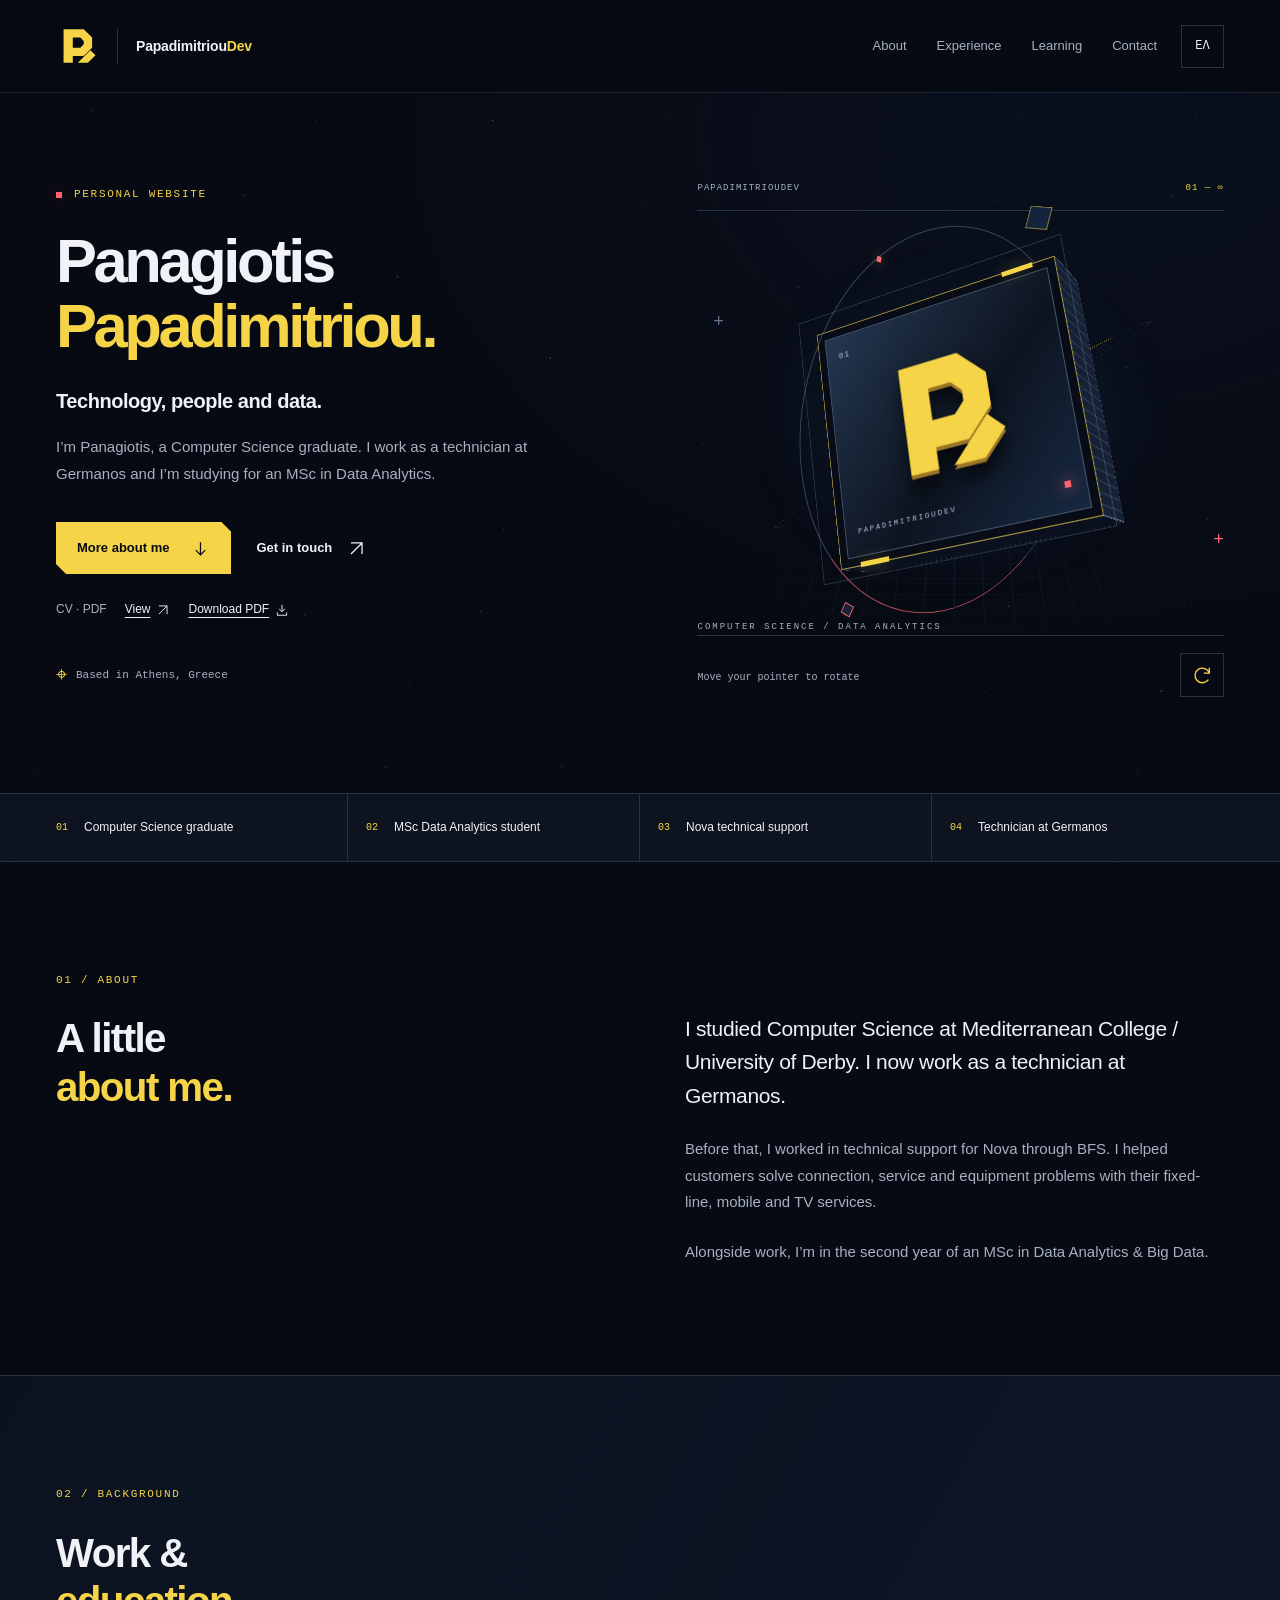
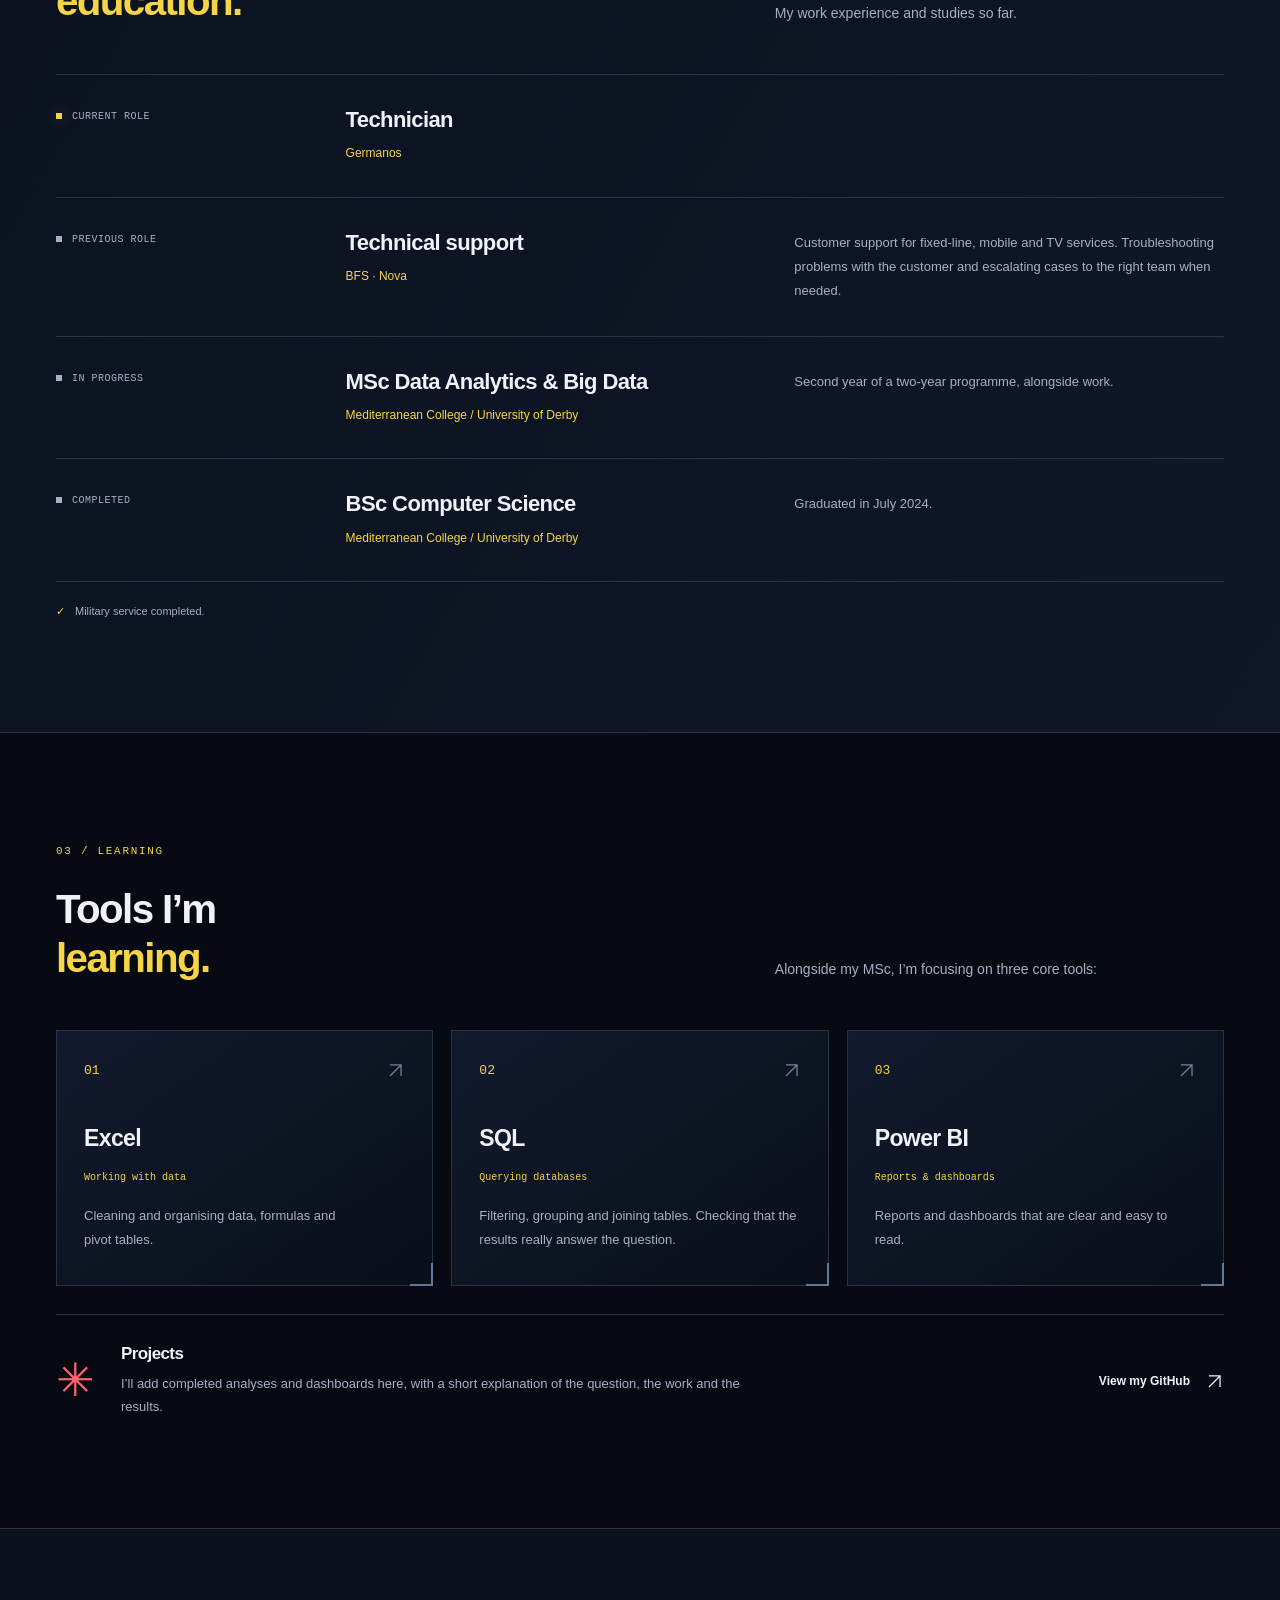
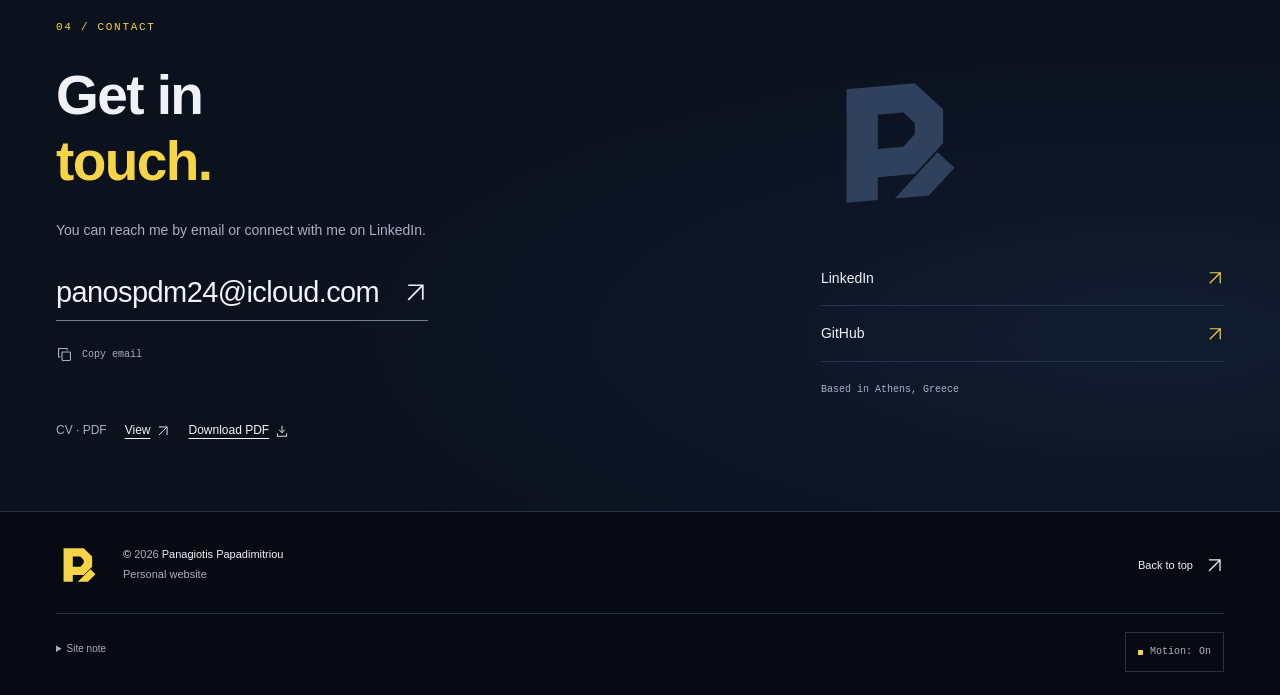
==== commit 2f6baede: "Remove career-goal wording; rename Goals to Learning - Remove the "My goal" note from the About sect" ====
--- a/index.html
+++ b/index.html
@@ -32,7 +32,7 @@
  <header class="site-header">
   <div class="container nav-bar">
    <a class="brand" href="#top" aria-label="Panagiotis Papadimitriou — home"><span class="brand-mark"><svg class="pdm-logo" viewBox="0 0 100 100" fill="currentColor" aria-hidden="true"><path fill-rule="evenodd" d="M18 90V10H66L86 30V54L66 74H40V90ZM40 30V54H58L66 46V38L58 30ZM52 90L82 60L94 72L76 90Z"/></svg></span><span class="brand-name">Papadimitriou<span>Dev</span></span></a>
-   <nav class="nav-links" id="navigation" aria-label="Main navigation"><a href="#about">About</a><a href="#journey">Experience</a><a href="#direction">Goals</a><a href="#contact">Contact</a></nav>
+   <nav class="nav-links" id="navigation" aria-label="Main navigation"><a href="#about">About</a><a href="#journey">Experience</a><a href="#direction">Learning</a><a href="#contact">Contact</a></nav>
    <div class="nav-actions"><a class="language" href="./el/" lang="el" hreflang="el" aria-label="Read in Greek">ΕΛ</a><button class="menu-toggle" type="button" aria-expanded="false" aria-controls="navigation" data-open-label="Menu" data-close-label="Close"><span>Menu</span><i aria-hidden="true"></i></button></div>
   </div>
  </header>
@@ -67,7 +67,7 @@
   </section>
   <div class="credentials"><div class="container credentials-inner"><span><i aria-hidden="true">01</i>Computer Science graduate</span><span><i aria-hidden="true">02</i>MSc Data Analytics student</span><span><i aria-hidden="true">03</i>Nova technical support</span><span><i aria-hidden="true">04</i>Technician at Germanos</span></div></div>
   <section class="section container about" id="about" aria-labelledby="about-title">
-   <div class="section-heading"><p class="eyebrow">01 / About</p><h2 id="about-title">A little<br><em>about me.</em></h2><aside class="personal-note"><svg class="note-icon" viewBox="0 0 32 32" fill="none" stroke="currentColor" stroke-width="1.5" aria-hidden="true"><path d="M4 10V4h6m12 0h6v6m0 12v6h-6m-12 0H4v-6"/><path d="m10 16 4 4 8-9"/></svg><span>My goal</span><p>Longer term, I want to work as a data analyst.</p></aside></div>
+   <div class="section-heading"><p class="eyebrow">01 / About</p><h2 id="about-title">A little<br><em>about me.</em></h2></div>
    <div class="about-body"><p class="lead">I studied Computer Science at Mediterranean College / University of Derby. I now work as a technician at Germanos.</p><p>Before that, I worked in technical support for Nova through BFS. I helped customers solve connection, service and equipment problems with their fixed-line, mobile and TV services.</p><p>Alongside work, I’m in the second year of an MSc in Data Analytics &amp; Big Data.</p></div>
   </section>
   <section class="journey-section" id="journey" aria-labelledby="journey-title"><div class="container section">
@@ -76,7 +76,7 @@
    <p class="service"><span aria-hidden="true">✓</span>Military service completed.</p>
   </div></section>
   <section class="section container direction" id="direction" aria-labelledby="direction-title">
-   <div class="section-intro"><div><p class="eyebrow">03 / Goals</p><h2 id="direction-title">Longer term:<br><em>Data Analytics.</em></h2></div><p>I want to build the practical skills a junior data analyst needs. I’m focusing on three tools:</p></div>
+   <div class="section-intro"><div><p class="eyebrow">03 / Learning</p><h2 id="direction-title">Tools I’m<br><em>learning.</em></h2></div><p>Alongside my MSc, I’m focusing on three core tools:</p></div>
    <div class="priorities"><article class="priority"><div class="priority-number">01 <svg viewBox="0 0 24 24" fill="none" stroke="currentColor" stroke-width="1.6" aria-hidden="true"><path d="M5 19 19 5M5 5h14v14"/></svg></div><h3>Excel</h3><p class="tools">Working with data</p><p>Cleaning and organising data, formulas and pivot&nbsp;tables.</p></article><article class="priority"><div class="priority-number">02 <svg viewBox="0 0 24 24" fill="none" stroke="currentColor" stroke-width="1.6" aria-hidden="true"><path d="M5 19 19 5M5 5h14v14"/></svg></div><h3>SQL</h3><p class="tools">Querying databases</p><p>Filtering, grouping and joining tables. Checking that the results really answer the question.</p></article><article class="priority"><div class="priority-number">03 <svg viewBox="0 0 24 24" fill="none" stroke="currentColor" stroke-width="1.6" aria-hidden="true"><path d="M5 19 19 5M5 5h14v14"/></svg></div><h3>Power BI</h3><p class="tools">Reports & dashboards</p><p>Reports and dashboards that are clear and easy to read.</p></article></div>
    <div class="portfolio-note"><span class="asterisk" aria-hidden="true">✳</span><div><h3>Projects</h3><p>I’ll add completed analyses and dashboards here, with a short explanation of the question, the work and the results.</p></div><a class="text-link" href="https://github.com/papadimitrioudev" target="_blank" rel="noopener noreferrer">View my GitHub <svg viewBox="0 0 24 24" fill="none" stroke="currentColor" stroke-width="1.6" aria-hidden="true"><path d="M5 19 19 5M5 5h14v14"/></svg></a></div>
   </section>
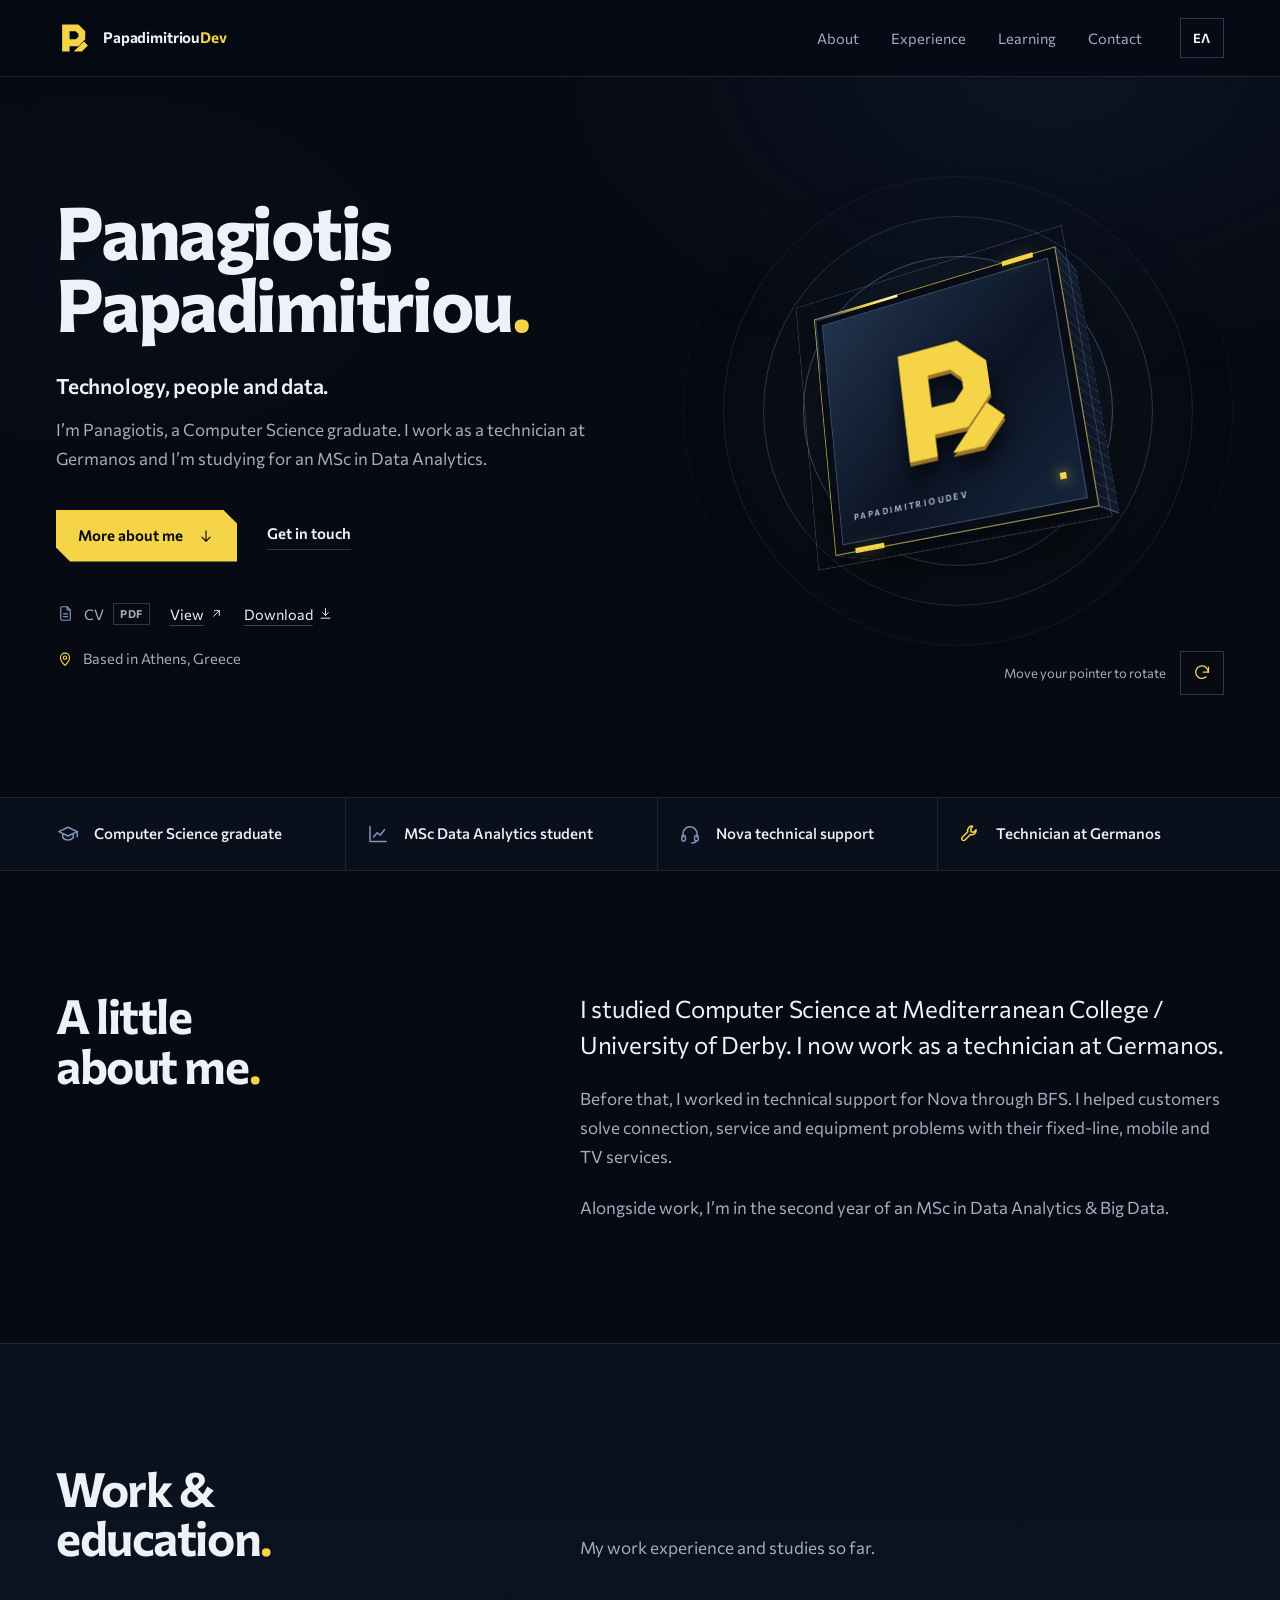
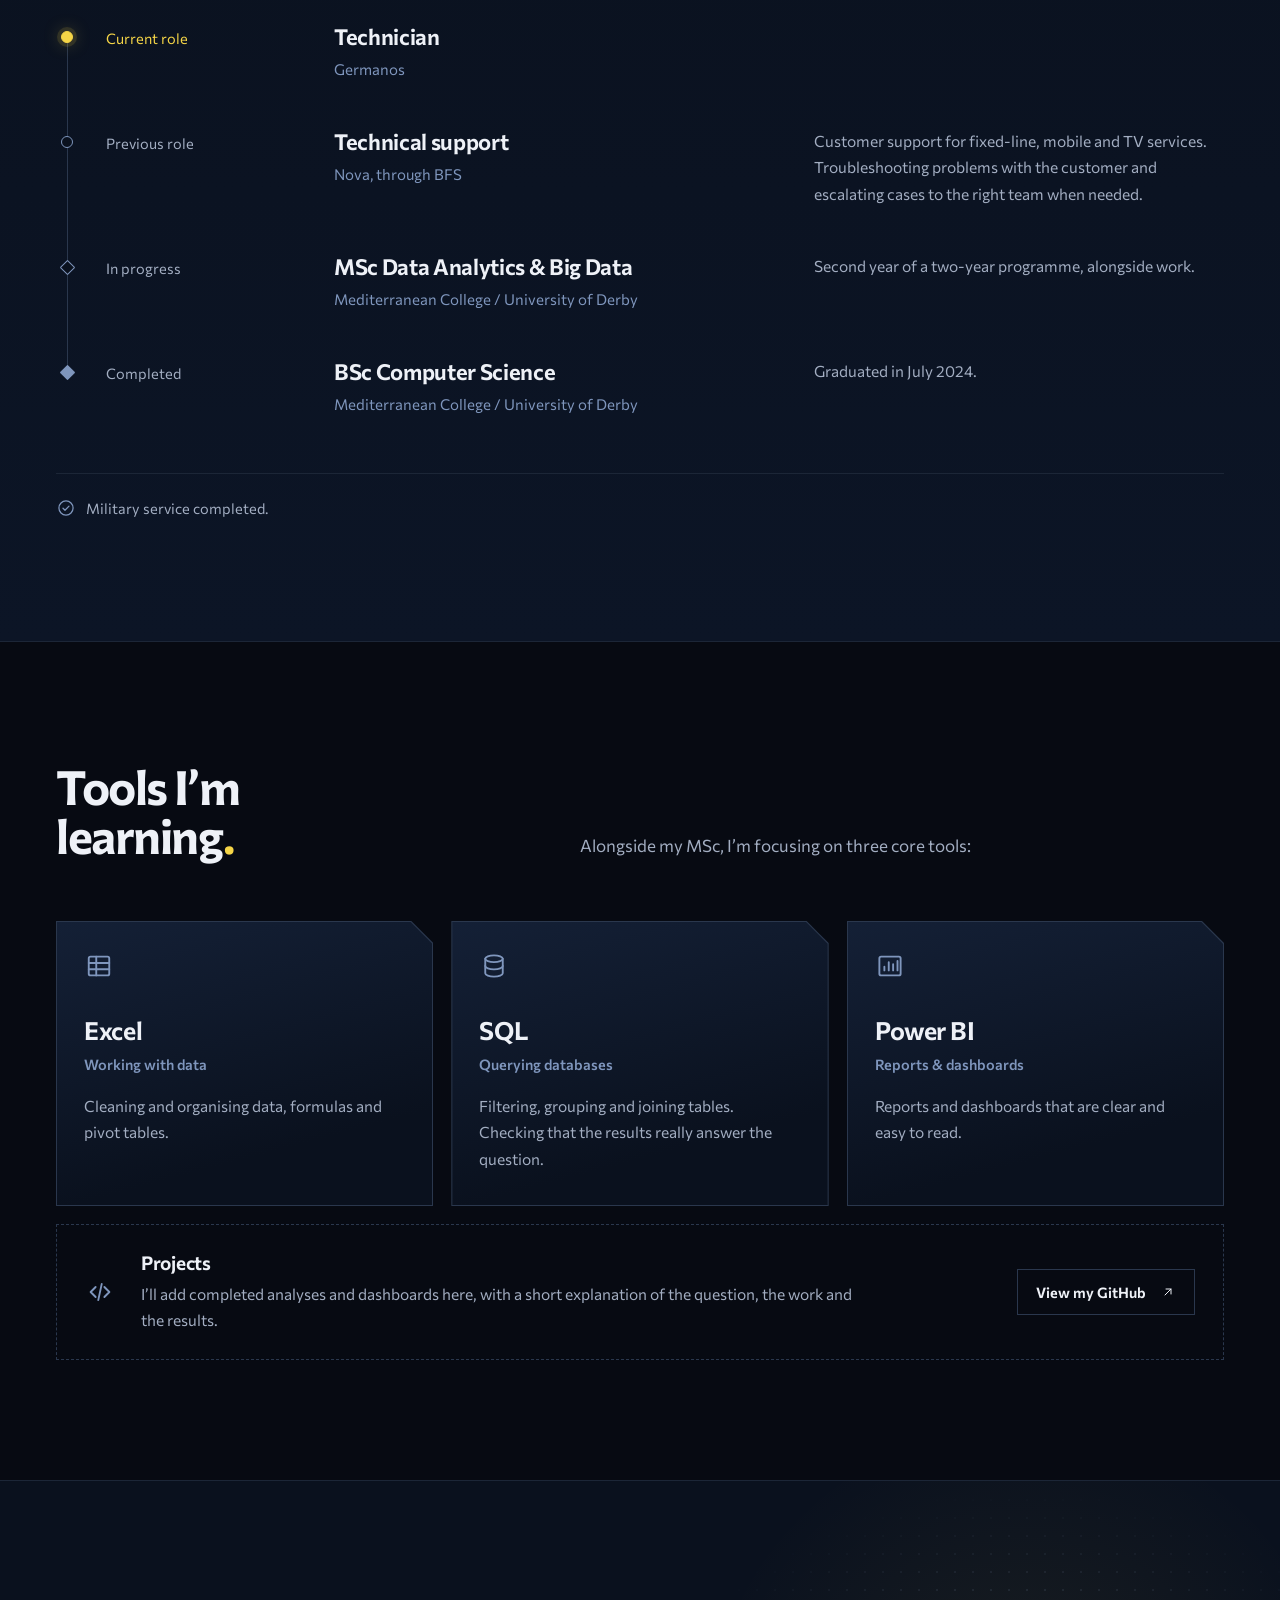
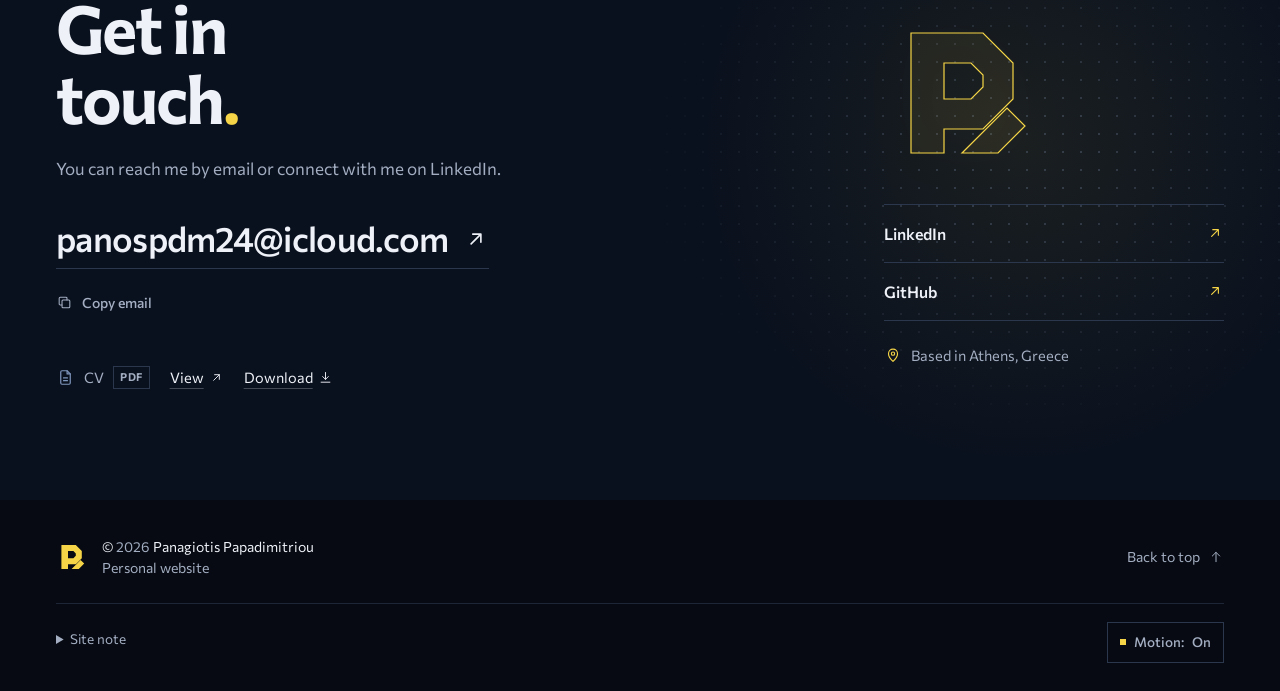
==== commit c1f15846: "Redesign: Commissioner type, signal emblem and Magic UI effects - Self-hosted Commissioner (Latin + " ====
--- a/index.html
+++ b/index.html
@@ -1,90 +1,231 @@
 <!doctype html>
 <html lang="en">
 <head>
- <meta charset="utf-8">
- <meta name="viewport" content="width=device-width,initial-scale=1">
- <title>Panagiotis Papadimitriou — Personal website</title>
- <meta name="description" content="Panagiotis Papadimitriou: Computer Science graduate, technician at Germanos and MSc Data Analytics student.">
- <meta name="theme-color" content="#070a12">
- <link rel="canonical" href="https://papadimitrioudev.netlify.app/">
- <link rel="alternate" hreflang="en" href="https://papadimitrioudev.netlify.app/">
- <link rel="alternate" hreflang="el" href="https://papadimitrioudev.netlify.app/el/">
- <link rel="alternate" hreflang="x-default" href="https://papadimitrioudev.netlify.app/">
- <meta property="og:type" content="website">
- <meta property="og:title" content="Panagiotis Papadimitriou — Personal website">
- <meta property="og:description" content="Panagiotis Papadimitriou: Computer Science graduate, technician at Germanos and MSc Data Analytics student.">
- <meta property="og:url" content="https://papadimitrioudev.netlify.app/">
- <meta property="og:locale" content="en_GB">
- <meta property="og:image" content="https://papadimitrioudev.netlify.app/assets/social-card-v2.png">
- <meta property="og:image:width" content="1200">
- <meta property="og:image:height" content="630">
- <meta property="og:image:alt" content="PapadimitriouDev — Technology, people and data.">
- <meta name="twitter:card" content="summary_large_image">
- <link rel="icon" type="image/svg+xml" href="./assets/favicon-pdm.svg">
- <link rel="icon" type="image/png" sizes="32x32" href="./assets/favicon-pdm-32.png">
- <link rel="apple-touch-icon" href="./assets/apple-touch-icon-pdm.png">
- <link rel="stylesheet" href="./assets/styles.e3445865ec5c.css">
- <script src="./assets/site.ed511121ae2a.js" defer></script>
+  <meta charset="utf-8">
+  <meta name="viewport" content="width=device-width,initial-scale=1">
+  <title>Panagiotis Papadimitriou — Personal website</title>
+  <meta name="description" content="Panagiotis Papadimitriou: Computer Science graduate, technician at Germanos and MSc Data Analytics student.">
+  <meta name="theme-color" content="#070a12">
+  <link rel="canonical" href="https://papadimitrioudev.netlify.app/">
+  <link rel="alternate" hreflang="en" href="https://papadimitrioudev.netlify.app/">
+  <link rel="alternate" hreflang="el" href="https://papadimitrioudev.netlify.app/el/">
+  <link rel="alternate" hreflang="x-default" href="https://papadimitrioudev.netlify.app/">
+  <meta property="og:type" content="website">
+  <meta property="og:title" content="Panagiotis Papadimitriou — Personal website">
+  <meta property="og:description" content="Panagiotis Papadimitriou: Computer Science graduate, technician at Germanos and MSc Data Analytics student.">
+  <meta property="og:url" content="https://papadimitrioudev.netlify.app/">
+  <meta property="og:locale" content="en_GB">
+  <meta property="og:image" content="https://papadimitrioudev.netlify.app/assets/social-card-v3.png">
+  <meta property="og:image:width" content="1200">
+  <meta property="og:image:height" content="630">
+  <meta property="og:image:alt" content="PapadimitriouDev — Technology, people and data.">
+  <meta name="twitter:card" content="summary_large_image">
+  <link rel="icon" type="image/svg+xml" href="./assets/favicon-pdm.svg">
+  <link rel="icon" type="image/png" sizes="32x32" href="./assets/favicon-pdm-32.png">
+  <link rel="apple-touch-icon" href="./assets/apple-touch-icon-pdm.png">
+  <link rel="preload" href="./assets/fonts/commissioner-latin.woff2" as="font" type="font/woff2" crossorigin>
+  <link rel="stylesheet" href="./assets/styles.4483b2efa563.css">
+  <script src="./assets/site.f7cbbc230e9a.js" defer></script>
 </head>
 <body id="top">
- <canvas class="starfield" aria-hidden="true"></canvas>
- <a class="skip-link" href="#main">Skip to content</a>
- <header class="site-header">
-  <div class="container nav-bar">
-   <a class="brand" href="#top" aria-label="Panagiotis Papadimitriou — home"><span class="brand-mark"><svg class="pdm-logo" viewBox="0 0 100 100" fill="currentColor" aria-hidden="true"><path fill-rule="evenodd" d="M18 90V10H66L86 30V54L66 74H40V90ZM40 30V54H58L66 46V38L58 30ZM52 90L82 60L94 72L76 90Z"/></svg></span><span class="brand-name">Papadimitriou<span>Dev</span></span></a>
-   <nav class="nav-links" id="navigation" aria-label="Main navigation"><a href="#about">About</a><a href="#journey">Experience</a><a href="#direction">Learning</a><a href="#contact">Contact</a></nav>
-   <div class="nav-actions"><a class="language" href="./el/" lang="el" hreflang="el" aria-label="Read in Greek">ΕΛ</a><button class="menu-toggle" type="button" aria-expanded="false" aria-controls="navigation" data-open-label="Menu" data-close-label="Close"><span>Menu</span><i aria-hidden="true"></i></button></div>
-  </div>
- </header>
- <main id="main">
-  <section class="hero container" aria-labelledby="intro-title">
-   <div class="hero-copy">
-    <p class="eyebrow"><span class="status-light" aria-hidden="true"></span> Personal website</p>
-    <h1 id="intro-title">Panagiotis<br><em>Papadimitriou.</em></h1>
-    <p class="hero-tagline">Technology, people and data.</p>
-    <p class="hero-description">I’m Panagiotis, a Computer Science graduate. I work as a technician at Germanos and I’m studying for an MSc in Data Analytics.</p>
-    <div class="hero-actions"><a class="button button-dark" href="#about">More about me <svg viewBox="0 0 24 24" fill="none" stroke="currentColor" stroke-width="1.6" aria-hidden="true"><path d="M12 4v16m-6-6 6 6 6-6"/></svg></a><a class="text-link" href="#contact">Get in touch <svg viewBox="0 0 24 24" fill="none" stroke="currentColor" stroke-width="1.6" aria-hidden="true"><path d="M5 19 19 5M5 5h14v14"/></svg></a></div>
-    <div class="cv-links"><span>CV · PDF</span><a href="./cv/Panagiotis_Papadimitriou_CV.pdf" target="_blank" rel="noopener" aria-label="View CV in a new tab">View <svg viewBox="0 0 24 24" fill="none" stroke="currentColor" stroke-width="1.6" aria-hidden="true"><path d="M5 19 19 5M5 5h14v14"/></svg></a><a href="./cv/Panagiotis_Papadimitriou_CV.pdf" download="Panagiotis_Papadimitriou_CV.pdf">Download PDF <svg viewBox="0 0 24 24" fill="none" stroke="currentColor" stroke-width="1.6" aria-hidden="true" focusable="false"><path d="M12 3v12m-5-5 5 5 5-5M4 16v5h16v-5"/></svg></a></div>
-    <p class="location"><span class="location-symbol" aria-hidden="true">⌖</span>Based in Athens, Greece</p>
-   </div>
-   <div class="identity">
-    <div class="identity-top"><span>PapadimitriouDev</span><span class="scene-index">01 — ∞</span></div>
-    <div class="identity-art" aria-hidden="true">
-     <div class="scene-grid"></div><div class="scene-aura"></div>
-     <div class="scene-float"><div class="scene-tilt">
-      <div class="orbit orbit-one"></div><div class="orbit orbit-two"></div>
-      <div class="core">
-       <div class="core-face core-back"><svg class="pdm-logo" viewBox="0 0 100 100" fill="currentColor" aria-hidden="true"><path fill-rule="evenodd" d="M18 90V10H66L86 30V54L66 74H40V90ZM40 30V54H58L66 46V38L58 30ZM52 90L82 60L94 72L76 90Z"/></svg></div><div class="core-face core-left"></div><div class="core-face core-right"></div><div class="core-face core-top"></div><div class="core-face core-bottom"></div>
-       <div class="core-face core-front"><span class="core-code">01</span><div class="core-emblem"><svg class="pdm-logo" viewBox="0 0 100 100" fill="currentColor" aria-hidden="true"><path fill-rule="evenodd" d="M18 90V10H66L86 30V54L66 74H40V90ZM40 30V54H58L66 46V38L58 30ZM52 90L82 60L94 72L76 90Z"/></svg></div><span class="core-signature">PAPADIMITRIOUDEV</span><i class="core-led"></i></div>
-       <div class="core-frame"></div>
-      </div>
-      <div class="scene-satellite satellite-one"></div><div class="scene-satellite satellite-two"></div>
-     </div></div>
-     <div class="scene-cross cross-one">+</div><div class="scene-cross cross-two">+</div><span class="scene-caption">Computer Science / Data Analytics</span>
-    </div>
-    <div class="identity-bottom"><div><span class="scene-hint">Move your pointer to rotate</span></div><button hidden class="rotate-button" type="button" aria-label="Rotate emblem" title="Rotate emblem"><svg viewBox="0 0 24 24" fill="none" stroke="currentColor" stroke-width="1.5" aria-hidden="true"><path d="M20 10a8 8 0 1 0-1 7M20 4v6h-6"/></svg></button></div>
-   </div>
-  </section>
-  <div class="credentials"><div class="container credentials-inner"><span><i aria-hidden="true">01</i>Computer Science graduate</span><span><i aria-hidden="true">02</i>MSc Data Analytics student</span><span><i aria-hidden="true">03</i>Nova technical support</span><span><i aria-hidden="true">04</i>Technician at Germanos</span></div></div>
-  <section class="section container about" id="about" aria-labelledby="about-title">
-   <div class="section-heading"><p class="eyebrow">01 / About</p><h2 id="about-title">A little<br><em>about me.</em></h2></div>
-   <div class="about-body"><p class="lead">I studied Computer Science at Mediterranean College / University of Derby. I now work as a technician at Germanos.</p><p>Before that, I worked in technical support for Nova through BFS. I helped customers solve connection, service and equipment problems with their fixed-line, mobile and TV services.</p><p>Alongside work, I’m in the second year of an MSc in Data Analytics &amp; Big Data.</p></div>
-  </section>
-  <section class="journey-section" id="journey" aria-labelledby="journey-title"><div class="container section">
-   <div class="section-intro"><div><p class="eyebrow">02 / Background</p><h2 id="journey-title">Work &<br><em>education.</em></h2></div><p>My work experience and studies so far.</p></div>
-   <div class="journey-list"><article class="journey-row"><div class="journey-status"><span class="timeline-dot current" aria-hidden="true"></span>Current role</div><div class="journey-role"><h3>Technician</h3><p>Germanos</p></div></article><article class="journey-row"><div class="journey-status"><span class="timeline-dot" aria-hidden="true"></span>Previous role</div><div class="journey-role"><h3>Technical support</h3><p>BFS · Nova</p></div><p class="journey-description">Customer support for fixed-line, mobile and TV services. Troubleshooting problems with the customer and escalating cases to the right team when needed.</p></article><article class="journey-row"><div class="journey-status"><span class="timeline-dot" aria-hidden="true"></span>In progress</div><div class="journey-role"><h3>MSc Data Analytics &amp; Big Data</h3><p>Mediterranean College / University of Derby</p></div><p class="journey-description">Second year of a two-year programme, alongside work.</p></article><article class="journey-row"><div class="journey-status"><span class="timeline-dot" aria-hidden="true"></span>Completed</div><div class="journey-role"><h3>BSc Computer Science</h3><p>Mediterranean College / University of Derby</p></div><p class="journey-description">Graduated in July 2024.</p></article></div>
-   <p class="service"><span aria-hidden="true">✓</span>Military service completed.</p>
-  </div></section>
-  <section class="section container direction" id="direction" aria-labelledby="direction-title">
-   <div class="section-intro"><div><p class="eyebrow">03 / Learning</p><h2 id="direction-title">Tools I’m<br><em>learning.</em></h2></div><p>Alongside my MSc, I’m focusing on three core tools:</p></div>
-   <div class="priorities"><article class="priority"><div class="priority-number">01 <svg viewBox="0 0 24 24" fill="none" stroke="currentColor" stroke-width="1.6" aria-hidden="true"><path d="M5 19 19 5M5 5h14v14"/></svg></div><h3>Excel</h3><p class="tools">Working with data</p><p>Cleaning and organising data, formulas and pivot&nbsp;tables.</p></article><article class="priority"><div class="priority-number">02 <svg viewBox="0 0 24 24" fill="none" stroke="currentColor" stroke-width="1.6" aria-hidden="true"><path d="M5 19 19 5M5 5h14v14"/></svg></div><h3>SQL</h3><p class="tools">Querying databases</p><p>Filtering, grouping and joining tables. Checking that the results really answer the question.</p></article><article class="priority"><div class="priority-number">03 <svg viewBox="0 0 24 24" fill="none" stroke="currentColor" stroke-width="1.6" aria-hidden="true"><path d="M5 19 19 5M5 5h14v14"/></svg></div><h3>Power BI</h3><p class="tools">Reports & dashboards</p><p>Reports and dashboards that are clear and easy to read.</p></article></div>
-   <div class="portfolio-note"><span class="asterisk" aria-hidden="true">✳</span><div><h3>Projects</h3><p>I’ll add completed analyses and dashboards here, with a short explanation of the question, the work and the results.</p></div><a class="text-link" href="https://github.com/papadimitrioudev" target="_blank" rel="noopener noreferrer">View my GitHub <svg viewBox="0 0 24 24" fill="none" stroke="currentColor" stroke-width="1.6" aria-hidden="true"><path d="M5 19 19 5M5 5h14v14"/></svg></a></div>
-  </section>
-  <section class="contact" id="contact" aria-labelledby="contact-title"><div class="container contact-inner">
-   <div class="contact-main"><p class="eyebrow">04 / Contact</p><h2 id="contact-title">Get in<br><em>touch.</em></h2><p class="contact-description">You can reach me by email or connect with me on LinkedIn.</p><a class="email-link" href="mailto:panospdm24@icloud.com" aria-label="Send Panagiotis an email">panospdm24@icloud.com <svg viewBox="0 0 24 24" fill="none" stroke="currentColor" stroke-width="1.6" aria-hidden="true"><path d="M5 19 19 5M5 5h14v14"/></svg></a><button class="copy-email" hidden type="button" data-email="panospdm24@icloud.com" data-copied="Email copied" data-failed="Please select and copy the email address above." data-toast="Email address copied to clipboard."><svg viewBox="0 0 20 20" fill="none" stroke="currentColor" stroke-width="1.3" aria-hidden="true"><rect x="7" y="7" width="10" height="10" rx="1"/><path d="M13 5V3H3v10h2"/></svg><span>Copy email</span></button><p class="copy-status" role="status" aria-live="polite"></p><div class="cv-links"><span>CV · PDF</span><a href="./cv/Panagiotis_Papadimitriou_CV.pdf" target="_blank" rel="noopener" aria-label="View CV in a new tab">View <svg viewBox="0 0 24 24" fill="none" stroke="currentColor" stroke-width="1.6" aria-hidden="true"><path d="M5 19 19 5M5 5h14v14"/></svg></a><a href="./cv/Panagiotis_Papadimitriou_CV.pdf" download="Panagiotis_Papadimitriou_CV.pdf">Download PDF <svg viewBox="0 0 24 24" fill="none" stroke="currentColor" stroke-width="1.6" aria-hidden="true" focusable="false"><path d="M12 3v12m-5-5 5 5 5-5M4 16v5h16v-5"/></svg></a></div></div>
-   <div class="contact-side"><div class="contact-monogram"><svg class="pdm-logo" viewBox="0 0 100 100" fill="currentColor" aria-hidden="true"><path fill-rule="evenodd" d="M18 90V10H66L86 30V54L66 74H40V90ZM40 30V54H58L66 46V38L58 30ZM52 90L82 60L94 72L76 90Z"/></svg></div><div class="social-links"><a href="https://www.linkedin.com/in/panagiotis-papadimitriou2003" target="_blank" rel="noopener noreferrer">LinkedIn <svg viewBox="0 0 24 24" fill="none" stroke="currentColor" stroke-width="1.6" aria-hidden="true"><path d="M5 19 19 5M5 5h14v14"/></svg></a><a href="https://github.com/papadimitrioudev" target="_blank" rel="noopener noreferrer">GitHub <svg viewBox="0 0 24 24" fill="none" stroke="currentColor" stroke-width="1.6" aria-hidden="true"><path d="M5 19 19 5M5 5h14v14"/></svg></a></div><p>Based in Athens, Greece</p></div>
-  </div></section>
- </main>
- <footer class="site-footer container"><div class="footer-top"><a class="brand-mark" href="#top" aria-label="Back to top"><svg class="pdm-logo" viewBox="0 0 100 100" fill="currentColor" aria-hidden="true"><path fill-rule="evenodd" d="M18 90V10H66L86 30V54L66 74H40V90ZM40 30V54H58L66 46V38L58 30ZM52 90L82 60L94 72L76 90Z"/></svg></a><p>© <span data-year>2026</span> Panagiotis Papadimitriou<br><span>Personal website</span></p><a class="back-top" href="#top">Back to top <svg viewBox="0 0 24 24" fill="none" stroke="currentColor" stroke-width="1.6" aria-hidden="true"><path d="M5 19 19 5M5 5h14v14"/></svg></a></div><div class="footer-bottom"><details class="site-note"><summary>Site note</summary><p>Designed and built with AI assistance.</p></details><button hidden class="motion-toggle" type="button" aria-label="Animated effects" aria-pressed="true" data-on="On" data-off="Off"><i aria-hidden="true"></i>Motion: <span>On</span></button></div></footer>
+  <a class="skip-link" href="#main">Skip to content</a>
+  <header class="site-header">
+    <div class="container nav-bar">
+      <a class="brand" href="#top" aria-label="Panagiotis Papadimitriou — home"><span class="brand-mark"><svg class="pdm-logo" viewBox="0 0 100 100" fill="currentColor" aria-hidden="true" focusable="false"><path fill-rule="evenodd" d="M18 90V10H66L86 30V54L66 74H40V90ZM40 30V54H58L66 46V38L58 30ZM52 90L82 60L94 72L76 90Z"/></svg></span><span class="brand-name">Papadimitriou<span>Dev</span></span></a>
+      <nav class="nav-links" id="navigation" aria-label="Main navigation"><a href="#about">About</a><a href="#journey">Experience</a><a href="#direction">Learning</a><a href="#contact">Contact</a></nav>
+      <div class="nav-actions">
+        <a class="language" href="./el/" lang="el" hreflang="el" aria-label="Read in Greek">ΕΛ</a>
+        <button class="menu-toggle" type="button" aria-expanded="false" aria-controls="navigation" data-open-label="Menu" data-close-label="Close"><span>Menu</span><i aria-hidden="true"></i></button>
+      </div>
+    </div>
+    <div class="scroll-progress" aria-hidden="true"></div>
+  </header>
+
+  <main id="main">
+    <section class="hero container" aria-labelledby="intro-title">
+      <div class="hero-copy">
+        <h1 id="intro-title" class="reveal reveal-1">Panagiotis<br>Papadimitriou<span class="dot">.</span></h1>
+        <p class="hero-tagline reveal reveal-2">Technology, people and data.</p>
+        <p class="hero-description reveal reveal-3">I’m Panagiotis, a Computer Science graduate. I work as a technician at Germanos and I’m studying for an MSc in Data Analytics.</p>
+        <div class="hero-actions reveal reveal-4">
+          <a class="button button-primary" href="#about"><span>More about me</span><svg viewBox="0 0 24 24" fill="none" stroke="currentColor" stroke-width="1.5" stroke-linecap="round" stroke-linejoin="round" aria-hidden="true" focusable="false"><path d="M12 5v14M6.5 13.5 12 19l5.5-5.5"/></svg></a>
+          <a class="text-link" href="#contact">Get in touch</a>
+        </div>
+        <div class="hero-meta reveal reveal-5">
+          <div class="cv-links">
+            <span class="cv-label"><svg viewBox="0 0 24 24" fill="none" stroke="currentColor" stroke-width="1.5" stroke-linecap="round" stroke-linejoin="round" aria-hidden="true" focusable="false"><path d="M14 3.5H7.5A1.5 1.5 0 0 0 6 5v14a1.5 1.5 0 0 0 1.5 1.5h9A1.5 1.5 0 0 0 18 19V7.5z"/><path d="M14 3.5v4h4M9.5 12.5h5M9.5 16h5"/></svg>CV <span class="file-badge">PDF</span></span>
+            <a href="./cv/Panagiotis_Papadimitriou_CV.pdf" target="_blank" rel="noopener" aria-label="View CV in a new tab">View<svg viewBox="0 0 24 24" fill="none" stroke="currentColor" stroke-width="1.5" stroke-linecap="round" stroke-linejoin="round" aria-hidden="true" focusable="false"><path d="M7.5 16.5 16.5 7.5M9 7.5h7.5V15"/></svg></a>
+            <a href="./cv/Panagiotis_Papadimitriou_CV.pdf" download="Panagiotis_Papadimitriou_CV.pdf">Download<svg viewBox="0 0 24 24" fill="none" stroke="currentColor" stroke-width="1.5" stroke-linecap="round" stroke-linejoin="round" aria-hidden="true" focusable="false"><path d="M12 4v11M7.5 10.5 12 15l4.5-4.5M5 19.5h14"/></svg></a>
+          </div>
+          <p class="location"><svg viewBox="0 0 24 24" fill="none" stroke="currentColor" stroke-width="1.5" stroke-linecap="round" stroke-linejoin="round" aria-hidden="true" focusable="false"><path d="M12 20.5s-6-5.6-6-10.3a6 6 0 0 1 12 0c0 4.7-6 10.3-6 10.3z"/><circle cx="12" cy="10.2" r="2.2"/></svg><span>Based in Athens, Greece</span></p>
+        </div>
+      </div>
+      <div class="identity reveal-scene">
+        <div class="identity-art" aria-hidden="true">
+          <div class="ripple"><span></span><span></span><span></span><span></span><span></span><span></span></div>
+          <div class="scene-aura"></div>
+          <div class="scene-float">
+            <div class="scene-tilt">
+              <div class="core">
+                <div class="core-face core-back"><svg class="pdm-logo" viewBox="0 0 100 100" fill="currentColor" aria-hidden="true" focusable="false"><path fill-rule="evenodd" d="M18 90V10H66L86 30V54L66 74H40V90ZM40 30V54H58L66 46V38L58 30ZM52 90L82 60L94 72L76 90Z"/></svg></div>
+                <div class="core-face core-left"></div>
+                <div class="core-face core-right"></div>
+                <div class="core-face core-top"></div>
+                <div class="core-face core-bottom"></div>
+                <div class="core-face core-front">
+                  <div class="core-emblem"><svg class="pdm-logo" viewBox="0 0 100 100" fill="currentColor" aria-hidden="true" focusable="false"><path fill-rule="evenodd" d="M18 90V10H66L86 30V54L66 74H40V90ZM40 30V54H58L66 46V38L58 30ZM52 90L82 60L94 72L76 90Z"/></svg></div>
+                  <span class="core-signature">PAPADIMITRIOUDEV</span>
+                  <i class="core-led"></i>
+                  <span class="border-beam"></span>
+                </div>
+                <div class="core-frame"></div>
+              </div>
+            </div>
+          </div>
+        </div>
+        <div class="identity-bottom">
+          <span class="scene-hint">Move your pointer to rotate</span>
+          <button hidden class="rotate-button" type="button" aria-label="Rotate emblem" title="Rotate emblem"><svg viewBox="0 0 24 24" fill="none" stroke="currentColor" stroke-width="1.5" stroke-linecap="round" stroke-linejoin="round" aria-hidden="true" focusable="false"><path d="M19.5 11A7.5 7.5 0 1 0 17 16.6"/><path d="M19.8 4.8V11h-6.2"/></svg></button>
+        </div>
+      </div>
+    </section>
+
+    <div class="facts">
+      <ul class="container facts-list">
+        <li><svg viewBox="0 0 24 24" fill="none" stroke="currentColor" stroke-width="1.5" stroke-linecap="round" stroke-linejoin="round" aria-hidden="true" focusable="false"><path d="M2.8 9.6 12 5.2l9.2 4.4-9.2 4.4z"/><path d="M6.8 11.7v4.2c1.5 1.4 3.2 2.1 5.2 2.1s3.7-.7 5.2-2.1v-4.2"/><path d="M21.2 9.6v5.2"/></svg><span>Computer Science graduate</span></li>
+        <li><svg viewBox="0 0 24 24" fill="none" stroke="currentColor" stroke-width="1.5" stroke-linecap="round" stroke-linejoin="round" aria-hidden="true" focusable="false"><path d="M4 4.5v15h16"/><path d="m7.5 15 3.6-4.3 3 2.6 4.4-5.6"/></svg><span>MSc Data Analytics student</span></li>
+        <li><svg viewBox="0 0 24 24" fill="none" stroke="currentColor" stroke-width="1.5" stroke-linecap="round" stroke-linejoin="round" aria-hidden="true" focusable="false"><path d="M5 15v-3.2a7 7 0 0 1 14 0V15"/><rect x="3.8" y="13.6" width="3.6" height="5.4" rx="1.3"/><rect x="16.6" y="13.6" width="3.6" height="5.4" rx="1.3"/><path d="M18.4 19c-.5 1.3-2.1 1.9-4.6 1.9"/></svg><span>Nova technical support</span></li>
+        <li class="is-current"><svg viewBox="0 0 24 24" fill="none" stroke="currentColor" stroke-width="1.5" stroke-linecap="round" stroke-linejoin="round" aria-hidden="true" focusable="false"><path d="M14.6 4.2a4.3 4.3 0 0 0-4.8 5.6l-5.5 5.5a1.9 1.9 0 0 0 2.7 2.7l5.5-5.5a4.3 4.3 0 0 0 5.6-4.8l-2.6 2.6-2.4-.5-.5-2.4z"/></svg><span>Technician at Germanos</span></li>
+      </ul>
+    </div>
+
+    <section class="section container about" id="about" aria-labelledby="about-title">
+      <h2 id="about-title">A little<br>about me<span class="dot">.</span></h2>
+      <div class="about-body">
+        <p class="lead">I studied Computer Science at Mediterranean College / University of Derby. I now work as a technician at Germanos.</p>
+        <p>Before that, I worked in technical support for Nova through BFS. I helped customers solve connection, service and equipment problems with their fixed-line, mobile and TV services.</p>
+        <p>Alongside work, I’m in the second year of an MSc in Data Analytics &amp; Big Data.</p>
+      </div>
+    </section>
+
+    <section class="journey-section" id="journey" aria-labelledby="journey-title">
+      <div class="container section">
+        <div class="section-intro">
+          <h2 id="journey-title">Work &amp;<br>education<span class="dot">.</span></h2>
+          <p>My work experience and studies so far.</p>
+        </div>
+        <ol class="timeline">
+          <li class="timeline-row is-current">
+            <span class="node node-work" aria-hidden="true"></span>
+            <p class="timeline-status">Current role</p>
+            <div class="timeline-role">
+              <h3>Technician</h3>
+              <p>Germanos</p>
+            </div>
+          </li>
+          <li class="timeline-row">
+            <span class="node node-work" aria-hidden="true"></span>
+            <p class="timeline-status">Previous role</p>
+            <div class="timeline-role">
+              <h3>Technical support</h3>
+              <p>Nova, through BFS</p>
+            </div>
+            <p class="timeline-text">Customer support for fixed-line, mobile and TV services. Troubleshooting problems with the customer and escalating cases to the right team when needed.</p>
+          </li>
+          <li class="timeline-row">
+            <span class="node node-study" aria-hidden="true"></span>
+            <p class="timeline-status">In progress</p>
+            <div class="timeline-role">
+              <h3>MSc Data Analytics &amp; Big Data</h3>
+              <p>Mediterranean College / University of Derby</p>
+            </div>
+            <p class="timeline-text">Second year of a two-year programme, alongside work.</p>
+          </li>
+          <li class="timeline-row">
+            <span class="node node-study is-done" aria-hidden="true"></span>
+            <p class="timeline-status">Completed</p>
+            <div class="timeline-role">
+              <h3>BSc Computer Science</h3>
+              <p>Mediterranean College / University of Derby</p>
+            </div>
+            <p class="timeline-text">Graduated in July 2024.</p>
+          </li>
+        </ol>
+        <p class="service"><svg viewBox="0 0 24 24" fill="none" stroke="currentColor" stroke-width="1.5" stroke-linecap="round" stroke-linejoin="round" aria-hidden="true" focusable="false"><circle cx="12" cy="12" r="8.5"/><path d="m8.4 12.3 2.4 2.4 4.8-5"/></svg><span>Military service completed.</span></p>
+      </div>
+    </section>
+
+    <section class="section container learning" id="direction" aria-labelledby="direction-title">
+      <div class="section-intro">
+        <h2 id="direction-title">Tools I’m<br>learning<span class="dot">.</span></h2>
+        <p>Alongside my MSc, I’m focusing on three core tools:</p>
+      </div>
+      <div class="tools">
+        <article class="tool-card">
+          <svg viewBox="0 0 24 24" fill="none" stroke="currentColor" stroke-width="1.5" stroke-linecap="round" stroke-linejoin="round" aria-hidden="true" focusable="false"><rect x="3.8" y="4.5" width="16.4" height="15" rx="1.4"/><path d="M3.8 9.6h16.4M3.8 14.6h16.4M9.8 4.5v15"/></svg>
+          <h3>Excel</h3>
+          <p class="tool-focus">Working with data</p>
+          <p>Cleaning and organising data, formulas and pivot&nbsp;tables.</p>
+        </article>
+        <article class="tool-card">
+          <svg viewBox="0 0 24 24" fill="none" stroke="currentColor" stroke-width="1.5" stroke-linecap="round" stroke-linejoin="round" aria-hidden="true" focusable="false"><ellipse cx="12" cy="6.2" rx="7" ry="2.7"/><path d="M5 6.2v11.6c0 1.5 3.1 2.7 7 2.7s7-1.2 7-2.7V6.2"/><path d="M5 12c0 1.5 3.1 2.7 7 2.7s7-1.2 7-2.7"/></svg>
+          <h3>SQL</h3>
+          <p class="tool-focus">Querying databases</p>
+          <p>Filtering, grouping and joining tables. Checking that the results really answer the question.</p>
+        </article>
+        <article class="tool-card">
+          <svg viewBox="0 0 24 24" fill="none" stroke="currentColor" stroke-width="1.5" stroke-linecap="round" stroke-linejoin="round" aria-hidden="true" focusable="false"><rect x="3.5" y="4.5" width="17" height="15" rx="1.4"/><path d="M7.5 15.5v-3M11 15.5V9M14.5 15.5v-5M18 15.5V8"/></svg>
+          <h3>Power BI</h3>
+          <p class="tool-focus">Reports &amp; dashboards</p>
+          <p>Reports and dashboards that are clear and easy to read.</p>
+        </article>
+      </div>
+      <div class="projects-note">
+        <svg viewBox="0 0 24 24" fill="none" stroke="currentColor" stroke-width="1.5" stroke-linecap="round" stroke-linejoin="round" aria-hidden="true" focusable="false"><path d="m8.5 8-4 4 4 4M15.5 8l4 4-4 4M13.4 5.5l-2.8 13"/></svg>
+        <div>
+          <h3>Projects</h3>
+          <p>I’ll add completed analyses and dashboards here, with a short explanation of the question, the work and the results.</p>
+        </div>
+        <a class="button button-ghost" href="https://github.com/papadimitrioudev" target="_blank" rel="noopener noreferrer"><span>View my GitHub</span><svg viewBox="0 0 24 24" fill="none" stroke="currentColor" stroke-width="1.5" stroke-linecap="round" stroke-linejoin="round" aria-hidden="true" focusable="false"><path d="M7.5 16.5 16.5 7.5M9 7.5h7.5V15"/></svg></a>
+      </div>
+    </section>
+
+    <section class="contact" id="contact" aria-labelledby="contact-title">
+      <div class="container contact-inner">
+        <div class="contact-main">
+          <h2 id="contact-title">Get in<br>touch<span class="dot">.</span></h2>
+          <p class="contact-description">You can reach me by email or connect with me on LinkedIn.</p>
+          <a class="email-link" href="mailto:panospdm24@icloud.com"><span>panospdm24@icloud.com</span><svg viewBox="0 0 24 24" fill="none" stroke="currentColor" stroke-width="1.5" stroke-linecap="round" stroke-linejoin="round" aria-hidden="true" focusable="false"><path d="M7.5 16.5 16.5 7.5M9 7.5h7.5V15"/></svg></a>
+          <button class="copy-email" hidden type="button" data-email="panospdm24@icloud.com" data-copied="Email copied" data-failed="Please select and copy the email address above." data-toast="Email address copied to clipboard."><svg viewBox="0 0 24 24" fill="none" stroke="currentColor" stroke-width="1.5" stroke-linecap="round" stroke-linejoin="round" aria-hidden="true" focusable="false"><rect x="8.5" y="8.5" width="11" height="11" rx="1.4"/><path d="M15.5 8.5V6A1.5 1.5 0 0 0 14 4.5H6A1.5 1.5 0 0 0 4.5 6v8A1.5 1.5 0 0 0 6 15.5h2.5"/></svg><span>Copy email</span></button>
+          <p class="copy-status" role="status" aria-live="polite"></p>
+          <div class="cv-links">
+            <span class="cv-label"><svg viewBox="0 0 24 24" fill="none" stroke="currentColor" stroke-width="1.5" stroke-linecap="round" stroke-linejoin="round" aria-hidden="true" focusable="false"><path d="M14 3.5H7.5A1.5 1.5 0 0 0 6 5v14a1.5 1.5 0 0 0 1.5 1.5h9A1.5 1.5 0 0 0 18 19V7.5z"/><path d="M14 3.5v4h4M9.5 12.5h5M9.5 16h5"/></svg>CV <span class="file-badge">PDF</span></span>
+            <a href="./cv/Panagiotis_Papadimitriou_CV.pdf" target="_blank" rel="noopener" aria-label="View CV in a new tab">View<svg viewBox="0 0 24 24" fill="none" stroke="currentColor" stroke-width="1.5" stroke-linecap="round" stroke-linejoin="round" aria-hidden="true" focusable="false"><path d="M7.5 16.5 16.5 7.5M9 7.5h7.5V15"/></svg></a>
+            <a href="./cv/Panagiotis_Papadimitriou_CV.pdf" download="Panagiotis_Papadimitriou_CV.pdf">Download<svg viewBox="0 0 24 24" fill="none" stroke="currentColor" stroke-width="1.5" stroke-linecap="round" stroke-linejoin="round" aria-hidden="true" focusable="false"><path d="M12 4v11M7.5 10.5 12 15l4.5-4.5M5 19.5h14"/></svg></a>
+          </div>
+        </div>
+        <div class="contact-side">
+          <div class="contact-monogram" aria-hidden="true"><svg class="pdm-logo" viewBox="0 0 100 100" fill="currentColor" aria-hidden="true" focusable="false"><path fill-rule="evenodd" d="M18 90V10H66L86 30V54L66 74H40V90ZM40 30V54H58L66 46V38L58 30ZM52 90L82 60L94 72L76 90Z"/></svg></div>
+          <div class="social-links">
+            <a href="https://www.linkedin.com/in/panagiotis-papadimitriou2003" target="_blank" rel="noopener noreferrer">LinkedIn<svg viewBox="0 0 24 24" fill="none" stroke="currentColor" stroke-width="1.5" stroke-linecap="round" stroke-linejoin="round" aria-hidden="true" focusable="false"><path d="M7.5 16.5 16.5 7.5M9 7.5h7.5V15"/></svg></a>
+            <a href="https://github.com/papadimitrioudev" target="_blank" rel="noopener noreferrer">GitHub<svg viewBox="0 0 24 24" fill="none" stroke="currentColor" stroke-width="1.5" stroke-linecap="round" stroke-linejoin="round" aria-hidden="true" focusable="false"><path d="M7.5 16.5 16.5 7.5M9 7.5h7.5V15"/></svg></a>
+          </div>
+          <p class="location"><svg viewBox="0 0 24 24" fill="none" stroke="currentColor" stroke-width="1.5" stroke-linecap="round" stroke-linejoin="round" aria-hidden="true" focusable="false"><path d="M12 20.5s-6-5.6-6-10.3a6 6 0 0 1 12 0c0 4.7-6 10.3-6 10.3z"/><circle cx="12" cy="10.2" r="2.2"/></svg><span>Based in Athens, Greece</span></p>
+        </div>
+      </div>
+    </section>
+  </main>
+
+  <footer class="site-footer container">
+    <div class="footer-top">
+      <a class="brand-mark" href="#top" aria-label="Back to top"><svg class="pdm-logo" viewBox="0 0 100 100" fill="currentColor" aria-hidden="true" focusable="false"><path fill-rule="evenodd" d="M18 90V10H66L86 30V54L66 74H40V90ZM40 30V54H58L66 46V38L58 30ZM52 90L82 60L94 72L76 90Z"/></svg></a>
+      <p>© <span data-year>2026</span> Panagiotis Papadimitriou<br><span>Personal website</span></p>
+      <a class="back-top" href="#top">Back to top<svg viewBox="0 0 24 24" fill="none" stroke="currentColor" stroke-width="1.5" stroke-linecap="round" stroke-linejoin="round" aria-hidden="true" focusable="false"><path d="M12 19V5M6.5 10.5 12 5l5.5 5.5"/></svg></a>
+    </div>
+    <div class="footer-bottom">
+      <details class="site-note"><summary>Site note</summary><p>Designed and built with AI assistance.</p></details>
+      <button hidden class="motion-toggle" type="button" aria-label="Animated effects" aria-pressed="true" data-on="On" data-off="Off"><i aria-hidden="true"></i>Motion: <span>On</span></button>
+    </div>
+  </footer>
 </body>
-</html>+</html>
--- a/assets/styles.4483b2efa563.css
+++ b/assets/styles.4483b2efa563.css
@@ -0,0 +1,725 @@
+/*
+  PapadimitriouDev — personal website styles.
+  Typeface: Commissioner by Kostas Bartsokas (SIL Open Font License, see assets/fonts/OFL.txt).
+  Several effects are adapted from Magic UI components (MIT licence, magicui.design):
+  Blur Fade, Ripple, Border Beam, Shiny Button, Magic Card, Animated Beam,
+  Pulsating ripple, Scroll Progress and Dot Pattern. They are rebuilt here in plain CSS/JS.
+*/
+
+/* ---------- Fonts ---------- */
+@font-face {
+  font-family: 'Commissioner';
+  src: url('fonts/commissioner-latin.woff2') format('woff2');
+  font-weight: 100 900;
+  font-style: normal;
+  font-display: swap;
+  unicode-range: U+0000-00FF, U+0131, U+0152-0153, U+02BB-02BC, U+02C6, U+02DA, U+02DC, U+0304, U+0308, U+0329, U+2000-206F, U+20AC, U+2122, U+2191, U+2193, U+2212, U+2215, U+FEFF, U+FFFD;
+}
+@font-face {
+  font-family: 'Commissioner';
+  src: url('fonts/commissioner-greek.woff2') format('woff2');
+  font-weight: 100 900;
+  font-style: normal;
+  font-display: swap;
+  unicode-range: U+0370-0377, U+037A-037F, U+0384-038A, U+038C, U+038E-03A1, U+03A3-03FF;
+}
+
+/* ---------- Tokens ---------- */
+:root {
+  color-scheme: dark;
+  --night: #070a12;
+  --deep: #0a111e;
+  --surface: #0f1829;
+  --surface-2: #142036;
+  --paper: #eef1f7;
+  --mist: #a3aec2;
+  --steel: #7f96bd;
+  --signal: #f5d547;
+  --line: #1c2637;
+  --line-strong: #2a374d;
+  --font: 'Commissioner', 'Segoe UI', system-ui, -apple-system, Arial, sans-serif;
+  --ease-out: cubic-bezier(.2, .7, .2, 1);
+  --gutter: 56px;
+  --header: 76px;
+  --cut: 14px;
+}
+
+/* ---------- Base ---------- */
+*, *::before, *::after { box-sizing: border-box; }
+html { scroll-padding-top: calc(var(--header) + 20px); -webkit-text-size-adjust: 100%; }
+body {
+  margin: 0;
+  background: var(--night);
+  color: var(--paper);
+  font: 400 16.5px/1.7 var(--font);
+  -webkit-font-smoothing: antialiased;
+  text-rendering: optimizeLegibility;
+}
+body::before {
+  content: '';
+  position: fixed;
+  inset: 0;
+  z-index: -1;
+  pointer-events: none;
+  background:
+    radial-gradient(ellipse 60% 50% at 82% 8%, #1a325a40, transparent 70%),
+    radial-gradient(ellipse 40% 35% at 8% 30%, #12213b33, transparent 70%);
+}
+a { color: inherit; text-decoration: none; }
+button { font: inherit; color: inherit; cursor: pointer; border-radius: 0; }
+button, a { -webkit-tap-highlight-color: transparent; touch-action: manipulation; }
+[hidden] { display: none !important; }
+svg { display: block; flex-shrink: 0; }
+p, h1, h2, h3, ul, ol { margin: 0; }
+::selection { color: var(--night); background: var(--signal); }
+:focus-visible { outline: 2px solid var(--signal); outline-offset: 4px; }
+section:focus, li:focus { outline: none; }
+
+h1, h2, h3 { line-height: 1.05; text-wrap: balance; font-variation-settings: 'FLAR' 100; }
+h1 { font-size: clamp(46px, 5.7vw, 84px); font-weight: 720; letter-spacing: -.035em; line-height: .98; }
+h2 { font-size: clamp(34px, 3.7vw, 52px); font-weight: 680; letter-spacing: -.03em; }
+h3 { font-size: 22px; font-weight: 640; letter-spacing: -.015em; line-height: 1.25; font-variation-settings: 'FLAR' 60; }
+.dot { color: var(--signal); }
+
+.container { width: min(1240px, calc(100% - 2 * var(--gutter))); margin-inline: auto; }
+.section { padding-block: 120px; }
+.skip-link { position: fixed; top: -80px; left: 20px; z-index: 40; padding: 12px 18px; background: var(--signal); color: var(--night); font-weight: 600; }
+.skip-link:focus { top: 12px; }
+
+/* ---------- Header ---------- */
+.site-header {
+  position: sticky;
+  top: 0;
+  z-index: 20;
+  background: #070a12d9;
+  border-bottom: 1px solid var(--line);
+  backdrop-filter: saturate(140%) blur(16px);
+  -webkit-backdrop-filter: saturate(140%) blur(16px);
+}
+.nav-bar { display: flex; align-items: center; gap: 24px; min-height: var(--header); }
+.brand { display: flex; align-items: center; gap: 13px; }
+.brand-mark { display: block; width: 34px; color: var(--signal); }
+.brand-mark .pdm-logo { width: 100%; aspect-ratio: 1; }
+.brand-name { font-size: 15px; font-weight: 650; letter-spacing: -.01em; }
+.brand-name span { color: var(--signal); }
+.nav-links { display: flex; gap: 4px; margin-left: auto; }
+.nav-links a { position: relative; padding: 10px 14px; font-size: 14.5px; color: var(--mist); transition: color .2s; }
+.nav-links a:hover, .nav-links a[aria-current] { color: var(--paper); }
+.nav-links a[aria-current]::after {
+  content: '';
+  position: absolute;
+  left: 50%;
+  bottom: 3px;
+  width: 5px;
+  height: 5px;
+  margin-left: -2.5px;
+  background: var(--signal);
+}
+.nav-actions { display: flex; align-items: center; gap: 10px; }
+.language {
+  display: grid;
+  place-items: center;
+  min-width: 44px;
+  min-height: 40px;
+  padding: 0 10px;
+  border: 1px solid var(--line-strong);
+  font-size: 13px;
+  font-weight: 600;
+  letter-spacing: .02em;
+  transition: border-color .2s, color .2s;
+}
+.language:hover { border-color: var(--signal); color: var(--signal); }
+.menu-toggle {
+  display: none;
+  align-items: center;
+  gap: 10px;
+  min-height: 40px;
+  padding: 0 12px;
+  border: 1px solid var(--line-strong);
+  background: transparent;
+  font-size: 13px;
+  font-weight: 600;
+}
+.menu-toggle i { width: 14px; height: 7px; border-block: 1.5px solid currentColor; }
+/* Scroll Progress (Magic UI): a thin line under the header follows the reading position. */
+.scroll-progress {
+  position: absolute;
+  left: 0;
+  right: 0;
+  bottom: -1px;
+  height: 2px;
+  background: linear-gradient(90deg, var(--steel), var(--signal));
+  transform: scaleX(var(--progress, 0));
+  transform-origin: left center;
+}
+
+/* ---------- Buttons and links ---------- */
+.button {
+  position: relative;
+  isolation: isolate;
+  overflow: hidden;
+  display: inline-flex;
+  align-items: center;
+  gap: 14px;
+  min-height: 52px;
+  padding: 0 22px;
+  font-size: 15px;
+  font-weight: 620;
+  transition: transform .25s var(--ease-out), background-color .25s, border-color .2s, color .2s;
+}
+.button svg { width: 18px; height: 18px; }
+.button-primary {
+  background: var(--signal);
+  color: #0a0d14;
+  clip-path: polygon(0 0, calc(100% - var(--cut)) 0, 100% var(--cut), 100% 100%, var(--cut) 100%, 0 calc(100% - var(--cut)));
+}
+.button-primary:hover { background: #ffe066; transform: translateY(-2px); }
+.button-primary:focus-visible { clip-path: none; }
+/* Shiny Button (Magic UI): a band of light sweeps across when the button is hovered or focused. */
+.button-primary::after {
+  content: '';
+  position: absolute;
+  inset: 0;
+  z-index: -1;
+  background: linear-gradient(105deg, transparent 32%, #ffffffb3 50%, transparent 68%);
+  transform: translateX(-130%);
+}
+.button-primary:hover::after, .button-primary:focus-visible::after { transform: translateX(130%); transition: transform 1s cubic-bezier(.4, 0, .2, 1); }
+.button-ghost { min-height: 46px; padding: 0 18px; border: 1px solid var(--line-strong); font-size: 14.5px; white-space: nowrap; }
+.button-ghost svg { width: 16px; height: 16px; }
+.button-ghost:hover { border-color: var(--signal); color: var(--signal); }
+.text-link {
+  padding-bottom: 3px;
+  font-size: 15px;
+  font-weight: 600;
+  background: linear-gradient(var(--line-strong), var(--line-strong)) 0 100% / 100% 1px no-repeat,
+              linear-gradient(var(--signal), var(--signal)) 0 100% / 0 1px no-repeat;
+  transition: color .2s, background-size .35s var(--ease-out);
+}
+.text-link:hover { color: var(--signal); background-size: 100% 1px, 100% 1px; }
+
+/* ---------- Hero ---------- */
+.hero {
+  display: grid;
+  grid-template-columns: minmax(0, 1.05fr) minmax(0, .95fr);
+  align-items: center;
+  gap: 48px;
+  min-height: min(720px, calc(100svh - var(--header)));
+  padding-block: 64px 72px;
+}
+.hero-copy { position: relative; z-index: 2; min-width: 0; }
+.hero-tagline { margin-top: 30px; font-size: 21px; font-weight: 560; letter-spacing: -.01em; font-variation-settings: 'FLAR' 60; }
+.hero-description { max-width: 33em; margin-top: 12px; color: var(--mist); font-size: 17px; }
+.hero-actions { display: flex; flex-wrap: wrap; align-items: center; gap: 16px 30px; margin-top: 36px; }
+.hero-meta { display: grid; gap: 14px; justify-items: start; margin-top: 34px; }
+.cv-links { display: flex; flex-wrap: wrap; align-items: center; gap: 8px 20px; font-size: 14.5px; }
+.cv-label { display: inline-flex; align-items: center; gap: 9px; color: var(--mist); }
+.cv-label svg { width: 19px; height: 19px; color: var(--steel); }
+.file-badge { padding: 1px 6px; border: 1px solid var(--line-strong); font-size: 11px; font-weight: 650; letter-spacing: .05em; }
+.cv-links a {
+  display: inline-flex;
+  align-items: center;
+  gap: 5px;
+  padding-block: 6px;
+  text-decoration: underline;
+  text-decoration-color: #eef1f740;
+  text-underline-offset: 5px;
+  transition: color .2s, text-decoration-color .2s;
+}
+.cv-links a svg { width: 15px; height: 15px; }
+.cv-links a:hover { color: var(--signal); text-decoration-color: currentColor; }
+.location { display: inline-flex; align-items: center; gap: 9px; color: var(--mist); font-size: 14.5px; }
+.location svg { width: 18px; height: 18px; color: var(--signal); }
+
+/* Blur Fade (Magic UI): the introduction appears once, on page load. */
+@keyframes blur-fade { from { opacity: 0; filter: blur(8px); transform: translateY(12px); } to { opacity: 1; filter: blur(0); transform: none; } }
+@keyframes scene-in { from { opacity: 0; transform: scale(.94); } to { opacity: 1; transform: none; } }
+.reveal { animation: blur-fade .8s var(--ease-out) both; }
+.reveal-1 { animation-delay: .05s; }
+.reveal-2 { animation-delay: .2s; }
+.reveal-3 { animation-delay: .3s; }
+.reveal-4 { animation-delay: .4s; }
+.reveal-5 { animation-delay: .5s; }
+.reveal-scene { animation: scene-in 1.2s var(--ease-out) .2s both; }
+
+/* ---------- Emblem scene ---------- */
+.identity { position: relative; min-width: 0; }
+.identity-art { position: relative; height: 480px; perspective: 900px; isolation: isolate; }
+/* Ripple (Magic UI): rings around the emblem, like a signal going out. */
+.ripple {
+  position: absolute;
+  inset: -6% -10%;
+  overflow: hidden;
+  pointer-events: none;
+  -webkit-mask-image: radial-gradient(closest-side, #000 45%, transparent 100%);
+  mask-image: radial-gradient(closest-side, #000 45%, transparent 100%);
+}
+.ripple span {
+  position: absolute;
+  top: 50%;
+  left: 50%;
+  width: var(--size);
+  height: var(--size);
+  border: 1px solid #8ea6cf;
+  border-radius: 50%;
+  background: #7f96bd0d;
+  opacity: var(--alpha);
+  transform: translate(-50%, -50%) scale(1);
+  animation: ripple 3.6s ease infinite;
+  animation-delay: var(--delay);
+}
+.ripple span:nth-child(1) { --size: 230px; --alpha: .62; --delay: 0s; }
+.ripple span:nth-child(2) { --size: 310px; --alpha: .5; --delay: .2s; }
+.ripple span:nth-child(3) { --size: 390px; --alpha: .38; --delay: .4s; }
+.ripple span:nth-child(4) { --size: 470px; --alpha: .28; --delay: .6s; }
+.ripple span:nth-child(5) { --size: 550px; --alpha: .19; --delay: .8s; }
+.ripple span:nth-child(6) { --size: 630px; --alpha: .12; --delay: 1s; }
+@keyframes ripple {
+  0%, 100% { transform: translate(-50%, -50%) scale(1); }
+  50% { transform: translate(-50%, -50%) scale(.92); }
+}
+.scene-aura {
+  position: absolute;
+  inset: 22%;
+  background: radial-gradient(closest-side, #f5d5471f, #2c558f30 55%, transparent);
+  filter: blur(24px);
+}
+.scene-float {
+  position: absolute;
+  top: 50%;
+  left: 50%;
+  width: 270px;
+  height: 250px;
+  margin: -125px 0 0 -135px;
+  transform-style: preserve-3d;
+  animation: levitate 8s ease-in-out infinite;
+}
+@keyframes levitate { 0%, 100% { transform: translateY(6px); } 50% { transform: translateY(-10px); } }
+.scene-tilt {
+  width: 100%;
+  height: 100%;
+  transform-style: preserve-3d;
+  transform: rotateX(var(--rx, 12deg)) rotateY(var(--ry, -24deg)) rotateZ(-8deg);
+  transition: transform .35s ease-out;
+}
+.core {
+  position: absolute;
+  width: 270px;
+  height: 250px;
+  transform-style: preserve-3d;
+  transform: rotateY(var(--spin, 0deg));
+  transition: transform 1.4s cubic-bezier(.2, .6, .2, 1);
+}
+.core-face { position: absolute; border: 1px solid #5d6f8f; backface-visibility: hidden; }
+.core-front, .core-back { top: 0; left: 0; width: 270px; height: 250px; }
+.core-front {
+  transform: translateZ(35px);
+  border-color: #f5d547a6;
+  background: linear-gradient(140deg, #22354f, #0c1424 58%, #16263e);
+  box-shadow: inset 0 0 0 8px #070c16, inset 0 0 0 9px #3d4b63, 0 30px 60px #0009;
+}
+.core-front::before, .core-front::after {
+  content: '';
+  position: absolute;
+  top: -2px;
+  right: 22px;
+  width: 32px;
+  height: 5px;
+  background: var(--signal);
+  box-shadow: 0 0 14px #f5d5474d;
+}
+.core-front::after { top: auto; right: auto; bottom: -2px; left: 22px; }
+.core-back { display: grid; place-items: center; padding: 64px; color: var(--signal); background: #0f1a2d; transform: rotateY(180deg) translateZ(35px); }
+.core-left, .core-right { top: 0; left: 100px; width: 70px; height: 250px; background: repeating-linear-gradient(0deg, #142036, #142036 8px, #33425b 9px, #0b1422 11px); }
+.core-left { transform: rotateY(-90deg) translateZ(135px); }
+.core-right { transform: rotateY(90deg) translateZ(135px); }
+.core-top, .core-bottom { top: 90px; left: 0; width: 270px; height: 70px; background: linear-gradient(90deg, #132036, #5d6c84 50%, #1d2d46); }
+.core-top { transform: rotateX(90deg) translateZ(125px); }
+.core-bottom { background: #0a0f1c; transform: rotateX(-90deg) translateZ(125px); }
+.core-emblem { position: absolute; top: 51px; left: 67px; width: 136px; height: 136px; color: var(--signal); filter: drop-shadow(0 4px 0 #9b7627) drop-shadow(0 12px 9px #0009); }
+.core-emblem .pdm-logo, .core-back .pdm-logo { width: 100%; }
+.core-signature { position: absolute; left: 24px; bottom: 26px; font-size: 8.5px; font-weight: 600; letter-spacing: .28em; color: #b4c0d4; }
+.core-led { position: absolute; right: 24px; bottom: 29px; width: 6px; height: 6px; background: var(--signal); box-shadow: 0 0 12px var(--signal); }
+.core-frame { position: absolute; inset: -13px; border: 1px solid #8198b14d; transform: translateZ(48px); pointer-events: none; }
+/* Border Beam (Magic UI): a short light travels around the emblem's frame. */
+.border-beam {
+  position: absolute;
+  inset: -1.5px;
+  border: 3px solid transparent;
+  pointer-events: none;
+  -webkit-mask: linear-gradient(#000 0 0) padding-box, linear-gradient(#000 0 0);
+  -webkit-mask-composite: xor;
+  mask: linear-gradient(#000 0 0) padding-box exclude, linear-gradient(#000 0 0);
+}
+.border-beam::before {
+  content: '';
+  position: absolute;
+  width: 120px;
+  aspect-ratio: 1;
+  background: linear-gradient(to left, #fff4c2, var(--signal) 30%, #9fb4d866 65%, transparent);
+  offset-path: rect(0 auto auto 0 round 40px);
+  offset-distance: 0%;
+  animation: border-beam 7s linear infinite;
+}
+@keyframes border-beam { to { offset-distance: 100%; } }
+@supports not (offset-path: rect(0 auto auto 0)) { .border-beam { display: none; } }
+.identity-art.is-paused .ripple span,
+.identity-art.is-paused .scene-float,
+.identity-art.is-paused .border-beam::before { animation-play-state: paused; }
+.identity-bottom { display: flex; align-items: center; justify-content: flex-end; gap: 14px; min-height: 44px; }
+.scene-hint { color: var(--mist); font-size: 13px; }
+.rotate-button {
+  display: grid;
+  place-items: center;
+  width: 44px;
+  height: 44px;
+  border: 1px solid var(--line-strong);
+  background: transparent;
+  color: var(--signal);
+  transition: border-color .2s, background-color .2s;
+}
+.rotate-button svg { width: 20px; height: 20px; }
+.rotate-button:hover { border-color: var(--signal); background: var(--surface); }
+
+/* ---------- Facts strip ---------- */
+.facts { border-block: 1px solid var(--line); background: #0a111ecc; }
+.facts-list { display: flex; padding: 0; list-style: none; }
+.facts-list li {
+  display: flex;
+  align-items: center;
+  gap: 14px;
+  padding: 24px 20px;
+  flex: 1 1 auto;
+  border-left: 1px solid var(--line);
+  font-size: 15px;
+  font-weight: 520;
+  line-height: 1.45;
+}
+.facts-list li:first-child { padding-left: 0; border-left: 0; }
+.facts-list svg { width: 24px; height: 24px; color: var(--steel); }
+.facts-list .is-current svg { color: var(--signal); }
+
+/* ---------- About ---------- */
+.about { display: grid; grid-template-columns: minmax(0, 5fr) minmax(0, 7fr); gap: 64px; align-items: start; }
+.about-body { max-width: 650px; color: var(--mist); font-size: 17px; }
+.about-body p + p { margin-top: 22px; }
+.about-body .lead { color: var(--paper); font-size: 24px; line-height: 1.5; letter-spacing: -.012em; font-variation-settings: 'FLAR' 40; }
+
+/* ---------- Section intro ---------- */
+.section-intro { display: grid; grid-template-columns: minmax(0, 5fr) minmax(0, 7fr); gap: 64px; align-items: end; margin-bottom: 60px; }
+.section-intro > p { max-width: 34em; color: var(--mist); font-size: 17px; }
+
+/* ---------- Experience timeline ---------- */
+.journey-section { border-block: 1px solid var(--line); background: linear-gradient(180deg, #0a111e, #0c1526); }
+.timeline { position: relative; padding: 0; list-style: none; }
+.timeline-row {
+  position: relative;
+  display: grid;
+  grid-template-columns: 22px minmax(150px, 200px) minmax(0, 1.1fr) minmax(0, 1fr);
+  column-gap: 28px;
+  padding-bottom: 46px;
+}
+.timeline-row:last-child { padding-bottom: 0; }
+.timeline-row:not(:last-child)::before {
+  content: '';
+  position: absolute;
+  top: 14px;
+  left: 10.5px;
+  width: 1px;
+  height: 100%;
+  background: var(--line-strong);
+}
+.node {
+  position: relative;
+  z-index: 1;
+  justify-self: center;
+  width: 12px;
+  height: 12px;
+  margin-top: 8px;
+  border: 1.5px solid var(--steel);
+  border-radius: 50%;
+  background: var(--deep);
+}
+.node-study { width: 11px; height: 11px; margin-top: 8.5px; border-radius: 1px; transform: rotate(45deg); }
+.node-study.is-done { background: var(--steel); }
+.is-current .node { border-color: var(--signal); background: var(--signal); box-shadow: 0 0 0 4px #f5d5471f, 0 0 18px #f5d54766; }
+.timeline-status { padding-top: 3px; color: var(--mist); font-size: 14.5px; }
+.is-current .timeline-status { color: var(--signal); }
+.timeline-role p { margin-top: 6px; color: var(--steel); font-size: 15px; }
+.timeline-text { color: var(--mist); font-size: 15.5px; }
+/* Animated Beam (Magic UI): once, a light runs up the line and ends on the current role. */
+.timeline::after {
+  content: '';
+  position: absolute;
+  top: -70px;
+  left: 10px;
+  width: 2px;
+  height: 140px;
+  opacity: 0;
+  pointer-events: none;
+  background: linear-gradient(to top, transparent, var(--signal) 45%, #fff3b0 52%, transparent);
+}
+.timeline.is-lit::after { animation: rail-beam 2.2s cubic-bezier(.45, .05, .3, 1) .15s 1 both; }
+@keyframes rail-beam {
+  0% { transform: translateY(var(--rail-end, 0px)); opacity: 0; }
+  12%, 88% { opacity: 1; }
+  100% { transform: translateY(var(--rail-start, 0px)); opacity: 0; }
+}
+/* Pulsating ripple (Magic UI) on the current role, after the beam arrives. */
+.is-current .node::after { content: ''; position: absolute; inset: -1.5px; border-radius: 50%; }
+.timeline.is-lit .is-current .node::after { animation: node-pulse 1.8s cubic-bezier(.16, 1, .3, 1) 2.2s 3; }
+@keyframes node-pulse { from { box-shadow: 0 0 0 0 #f5d547aa; } to { box-shadow: 0 0 0 16px #f5d54700; } }
+.service { display: flex; align-items: center; gap: 10px; margin-top: 56px; padding-top: 22px; border-top: 1px solid var(--line); color: var(--mist); font-size: 14.5px; }
+.service svg { width: 20px; height: 20px; color: var(--steel); }
+
+/* ---------- Learning ---------- */
+.tools { display: grid; grid-template-columns: repeat(3, minmax(0, 1fr)); gap: 18px; }
+/* Magic Card (Magic UI): the border and a soft spotlight follow the pointer. */
+.tool-card {
+  --mx: -500px;
+  --my: -500px;
+  position: relative;
+  isolation: isolate;
+  padding: 30px 28px 34px;
+  clip-path: polygon(0 0, calc(100% - 22px) 0, 100% 22px, 100% 100%, 0 100%);
+  background: radial-gradient(260px circle at var(--mx) var(--my), #f5d547d9, #7f96bd66 42%, var(--line-strong) 100%);
+}
+.tool-card::before {
+  content: '';
+  position: absolute;
+  inset: 1px;
+  z-index: -1;
+  clip-path: polygon(0 0, calc(100% - 21.6px) 0, 100% 21.6px, 100% 100%, 0 100%);
+  background:
+    radial-gradient(260px circle at var(--mx) var(--my), #f5d54714, transparent 100%),
+    linear-gradient(165deg, var(--surface-2), var(--deep) 75%);
+}
+.tool-card > svg { width: 30px; height: 30px; margin-bottom: 34px; color: var(--steel); transition: color .3s; }
+.tool-card:hover > svg { color: var(--signal); }
+.tool-card h3 { font-size: 25px; }
+.tool-focus { margin-top: 6px; color: var(--steel); font-size: 14.5px; font-weight: 560; }
+.tool-card p:last-child { margin-top: 16px; color: var(--mist); font-size: 15.5px; }
+.projects-note {
+  display: grid;
+  grid-template-columns: auto minmax(0, 1fr) auto;
+  align-items: center;
+  gap: 18px 26px;
+  margin-top: 18px;
+  padding: 26px 28px;
+  border: 1px dashed var(--line-strong);
+}
+.projects-note > svg { width: 30px; height: 30px; color: var(--steel); }
+.projects-note h3 { font-size: 19px; }
+.projects-note p { max-width: 46em; margin-top: 6px; color: var(--mist); font-size: 15.5px; }
+
+/* ---------- Contact ---------- */
+.contact { position: relative; overflow: hidden; border-top: 1px solid var(--line); background: radial-gradient(circle at 80% 42%, #f5d54712, transparent 30%), var(--deep); }
+/* Dot Pattern (Magic UI): a faint grid of dots behind the monogram. */
+.contact::before {
+  content: '';
+  position: absolute;
+  inset: 0;
+  pointer-events: none;
+  background-image: radial-gradient(circle at 1px 1px, #8ea2c43d 1px, transparent 1.5px);
+  background-size: 18px 18px;
+  -webkit-mask-image: radial-gradient(ellipse 42% 62% at 80% 45%, #000 15%, transparent 72%);
+  mask-image: radial-gradient(ellipse 42% 62% at 80% 45%, #000 15%, transparent 72%);
+}
+.contact-inner { position: relative; display: grid; grid-template-columns: minmax(0, 7fr) minmax(0, 5fr); gap: 64px; align-items: center; padding-block: 112px 104px; }
+.contact h2 { font-size: clamp(44px, 5.2vw, 78px); }
+.contact-description { max-width: 30em; margin-top: 22px; color: var(--mist); font-size: 17px; }
+.email-link {
+  display: inline-flex;
+  align-items: center;
+  gap: 14px;
+  max-width: 100%;
+  margin-top: 32px;
+  padding-bottom: 8px;
+  font-size: clamp(22px, 2.7vw, 36px);
+  font-weight: 560;
+  letter-spacing: -.02em;
+  line-height: 1.3;
+  background: linear-gradient(var(--line-strong), var(--line-strong)) 0 100% / 100% 1px no-repeat,
+              linear-gradient(var(--signal), var(--signal)) 0 100% / 0 2px no-repeat;
+  transition: color .2s, background-size .45s var(--ease-out);
+}
+.email-link span { min-width: 0; overflow-wrap: anywhere; }
+.email-link svg { width: 26px; height: 26px; }
+.email-link:hover { color: var(--signal); background-size: 100% 1px, 100% 2px; }
+.copy-email { display: flex; align-items: center; gap: 9px; margin-top: 14px; padding: 8px 0; border: 0; background: none; color: var(--mist); font-size: 14px; font-weight: 500; }
+.copy-email svg { width: 17px; height: 17px; }
+.copy-email:hover { color: var(--signal); }
+.copy-status { min-height: 26px; color: var(--signal); font-size: 14px; }
+.contact-main .cv-links { margin-top: 10px; }
+.contact-side { justify-self: end; width: min(100%, 340px); }
+.contact-monogram { width: 150px; margin-bottom: 36px; color: transparent; filter: drop-shadow(0 0 28px #f5d54726); }
+.contact-monogram .pdm-logo { width: 100%; }
+.contact-monogram path { fill: #f5d54712; stroke: var(--signal); stroke-width: 1.2px; vector-effect: non-scaling-stroke; }
+.social-links { display: grid; }
+.social-links a {
+  display: flex;
+  align-items: center;
+  justify-content: space-between;
+  padding-block: 15px;
+  border-bottom: 1px solid var(--line-strong);
+  font-size: 16px;
+  font-weight: 560;
+  transition: color .2s, padding-left .3s var(--ease-out);
+}
+.social-links a:first-child { border-top: 1px solid var(--line-strong); }
+.social-links svg { width: 18px; height: 18px; color: var(--signal); }
+.social-links a:hover { padding-left: 6px; color: var(--signal); }
+.contact-side .location { margin-top: 22px; }
+
+/* ---------- Footer ---------- */
+.site-footer { padding-block: 36px 28px; }
+.footer-top { display: flex; align-items: center; gap: 16px; }
+.footer-top .brand-mark { width: 30px; }
+.footer-top p { font-size: 14px; line-height: 1.55; }
+.footer-top p span { color: var(--mist); }
+.back-top { display: inline-flex; align-items: center; gap: 8px; margin-left: auto; color: var(--mist); font-size: 14px; transition: color .2s; }
+.back-top svg { width: 16px; height: 16px; }
+.back-top:hover { color: var(--signal); }
+.footer-bottom { display: flex; align-items: flex-start; justify-content: space-between; gap: 24px; margin-top: 24px; padding-top: 18px; border-top: 1px solid var(--line); }
+.site-note { color: var(--mist); font-size: 13.5px; }
+.site-note summary { padding: 6px 0; cursor: pointer; }
+.site-note p { padding-block: 4px 6px; }
+.motion-toggle {
+  display: flex;
+  align-items: center;
+  gap: 8px;
+  padding: 8px 12px;
+  border: 1px solid var(--line-strong);
+  background: transparent;
+  color: var(--mist);
+  font-size: 13.5px;
+  font-weight: 500;
+  white-space: nowrap;
+}
+.motion-toggle i { width: 6px; height: 6px; background: var(--signal); }
+.motion-toggle[aria-pressed='false'] i { background: var(--mist); }
+.motion-toggle:disabled { cursor: default; opacity: .7; }
+
+/* ---------- 404 ---------- */
+.not-found { padding-block: 110px 120px; }
+.not-found-code { margin-bottom: 18px; color: var(--steel); font-size: 15px; font-weight: 600; letter-spacing: .08em; }
+.not-found h1 { font-size: clamp(40px, 5vw, 68px); }
+.not-found .hero-description { margin-top: 22px; }
+
+/* ---------- Motion preferences ---------- */
+html.motion-off *, html.motion-off *::before, html.motion-off *::after { animation: none !important; transition: none !important; }
+html.motion-off .scene-tilt { transform: rotateX(12deg) rotateY(-24deg) rotateZ(-8deg); }
+html.motion-off .border-beam, html.motion-off .scene-hint { display: none; }
+
+/* ---------- Responsive ---------- */
+@media (min-width: 1450px) {
+  .hero { gap: 72px; }
+  .identity-art { height: 520px; }
+  .scene-float { scale: 1.08; }
+}
+@media (max-width: 1100px) {
+  :root { --gutter: 40px; }
+  .brand-name { display: none; }
+  .hero { gap: 28px; }
+  .identity-art { height: 420px; }
+  .scene-float { scale: .9; }
+  .ripple { scale: .88; }
+  .about, .section-intro { gap: 44px; }
+  .timeline-row { grid-template-columns: 22px minmax(130px, 160px) minmax(0, 1fr) minmax(0, 1fr); column-gap: 22px; }
+  .contact-inner { gap: 44px; }
+}
+@media (max-width: 900px) {
+  :root { --gutter: 32px; }
+  .section { padding-block: 96px; }
+  .hero { grid-template-columns: 1fr; min-height: 0; padding-block: 56px 40px; gap: 24px; }
+  .identity { width: min(100%, 520px); margin-inline: auto; }
+  .facts-list { display: grid; grid-template-columns: repeat(2, minmax(0, 1fr)); }
+  .facts-list li:nth-child(odd) { padding-left: 0; border-left: 0; }
+  .facts-list li:nth-child(n + 3) { border-top: 1px solid var(--line); }
+  .about, .section-intro { grid-template-columns: 1fr; gap: 24px; }
+  .section-intro { margin-bottom: 44px; }
+  .timeline-row { grid-template-columns: 22px minmax(0, 1fr); row-gap: 4px; }
+  .timeline-row > :not(.node) { grid-column: 2; }
+  .node { grid-row: 1; }
+  .timeline-status { grid-row: 1; padding-top: 2px; font-size: 14px; }
+  .timeline-role { margin-top: 2px; }
+  .timeline-text { max-width: 36em; margin-top: 8px; }
+  .tools { grid-template-columns: 1fr; gap: 14px; }
+  .tool-card > svg { margin-bottom: 22px; }
+  .projects-note { grid-template-columns: auto minmax(0, 1fr); }
+  .projects-note .button-ghost { grid-column: 2; justify-self: start; }
+  .contact-inner { grid-template-columns: 1fr; padding-block: 88px 80px; }
+  .contact-side { justify-self: start; }
+  .contact::before { -webkit-mask-image: radial-gradient(ellipse 70% 40% at 30% 78%, #000 15%, transparent 72%); mask-image: radial-gradient(ellipse 70% 40% at 30% 78%, #000 15%, transparent 72%); }
+}
+@media (max-width: 620px) {
+  :root { --gutter: 20px; --header: 64px; }
+  body { font-size: 16px; }
+  .section { padding-block: 76px; }
+  .nav-bar { flex-wrap: wrap; gap: 10px; }
+  .nav-actions { margin-left: auto; }
+  .nav-links { order: 3; width: 100%; justify-content: space-between; margin: 0; padding-bottom: 10px; }
+  .nav-links a { padding: 8px 4px; font-size: 13.5px; }
+  .js .menu-toggle { display: flex; }
+  .js .nav-links { display: none; }
+  .js .nav-links.is-open {
+    position: absolute;
+    top: 100%;
+    left: 0;
+    right: 0;
+    display: grid;
+    grid-template-columns: 1fr;
+    gap: 0;
+    padding: 6px var(--gutter) 14px;
+    background: var(--night);
+    border-bottom: 1px solid var(--line);
+    box-shadow: 0 24px 40px #00000080;
+  }
+  .js .nav-links.is-open a { padding: 13px 0; border-bottom: 1px solid var(--line); font-size: 16px; }
+  .js .nav-links.is-open a:last-child { border-bottom: 0; }
+  .js .nav-links.is-open a[aria-current]::after { left: auto; right: 2px; bottom: 50%; margin: 0 0 -2.5px; }
+  h1 { font-size: clamp(40px, 11.4vw, 58px); }
+  h2 { font-size: clamp(32px, 9vw, 40px); }
+  .hero { padding-block: 44px 28px; }
+  .hero-tagline { margin-top: 22px; font-size: 19px; }
+  .hero-description { font-size: 16px; }
+  .hero-actions { gap: 14px 26px; margin-top: 30px; }
+  .hero-meta { margin-top: 28px; }
+  .identity-art { height: 340px; }
+  .scene-float { scale: .74; }
+  .ripple { scale: .66; inset: -14% -30%; }
+  .scene-hint { display: none; }
+  .facts-list { grid-template-columns: 1fr; }
+  .facts-list li, .facts-list li:nth-child(odd) { padding: 16px 0; border-left: 0; }
+  .facts-list li + li { border-top: 1px solid var(--line); }
+  .about-body .lead { font-size: 21px; }
+  .about-body { font-size: 16px; }
+  .section-intro > p { font-size: 16px; }
+  .timeline-row { column-gap: 16px; padding-bottom: 38px; }
+  .tool-card { padding: 26px 22px 28px; }
+  .projects-note { grid-template-columns: 1fr; padding: 22px; }
+  .projects-note .button-ghost { grid-column: 1; }
+  .contact-inner { padding-block: 72px 64px; gap: 40px; }
+  .contact h2 { font-size: clamp(44px, 13vw, 58px); }
+  .email-link { font-size: clamp(19px, 6vw, 26px); gap: 10px; }
+  .email-link svg { width: 20px; height: 20px; }
+  .contact-side { width: 100%; }
+  .contact-monogram { width: 104px; margin-bottom: 26px; }
+  .footer-top { flex-wrap: wrap; }
+  .back-top { width: 100%; margin-left: 0; }
+  .footer-bottom { flex-wrap: wrap; }
+}
+@media (max-width: 400px) {
+  .cv-label { flex-basis: 100%; }
+}
+@media (max-width: 359px) {
+  :root { --gutter: 16px; }
+  .scene-float { scale: .66; }
+  .identity-art { height: 300px; }
+  .cv-links { gap: 6px 14px; }
+}
+@media (prefers-reduced-motion: reduce) {
+  *, *::before, *::after { animation: none !important; transition: none !important; scroll-behavior: auto !important; }
+  .scene-tilt { transform: rotateX(12deg) rotateY(-24deg) rotateZ(-8deg); }
+  .border-beam, .scene-hint { display: none; }
+}
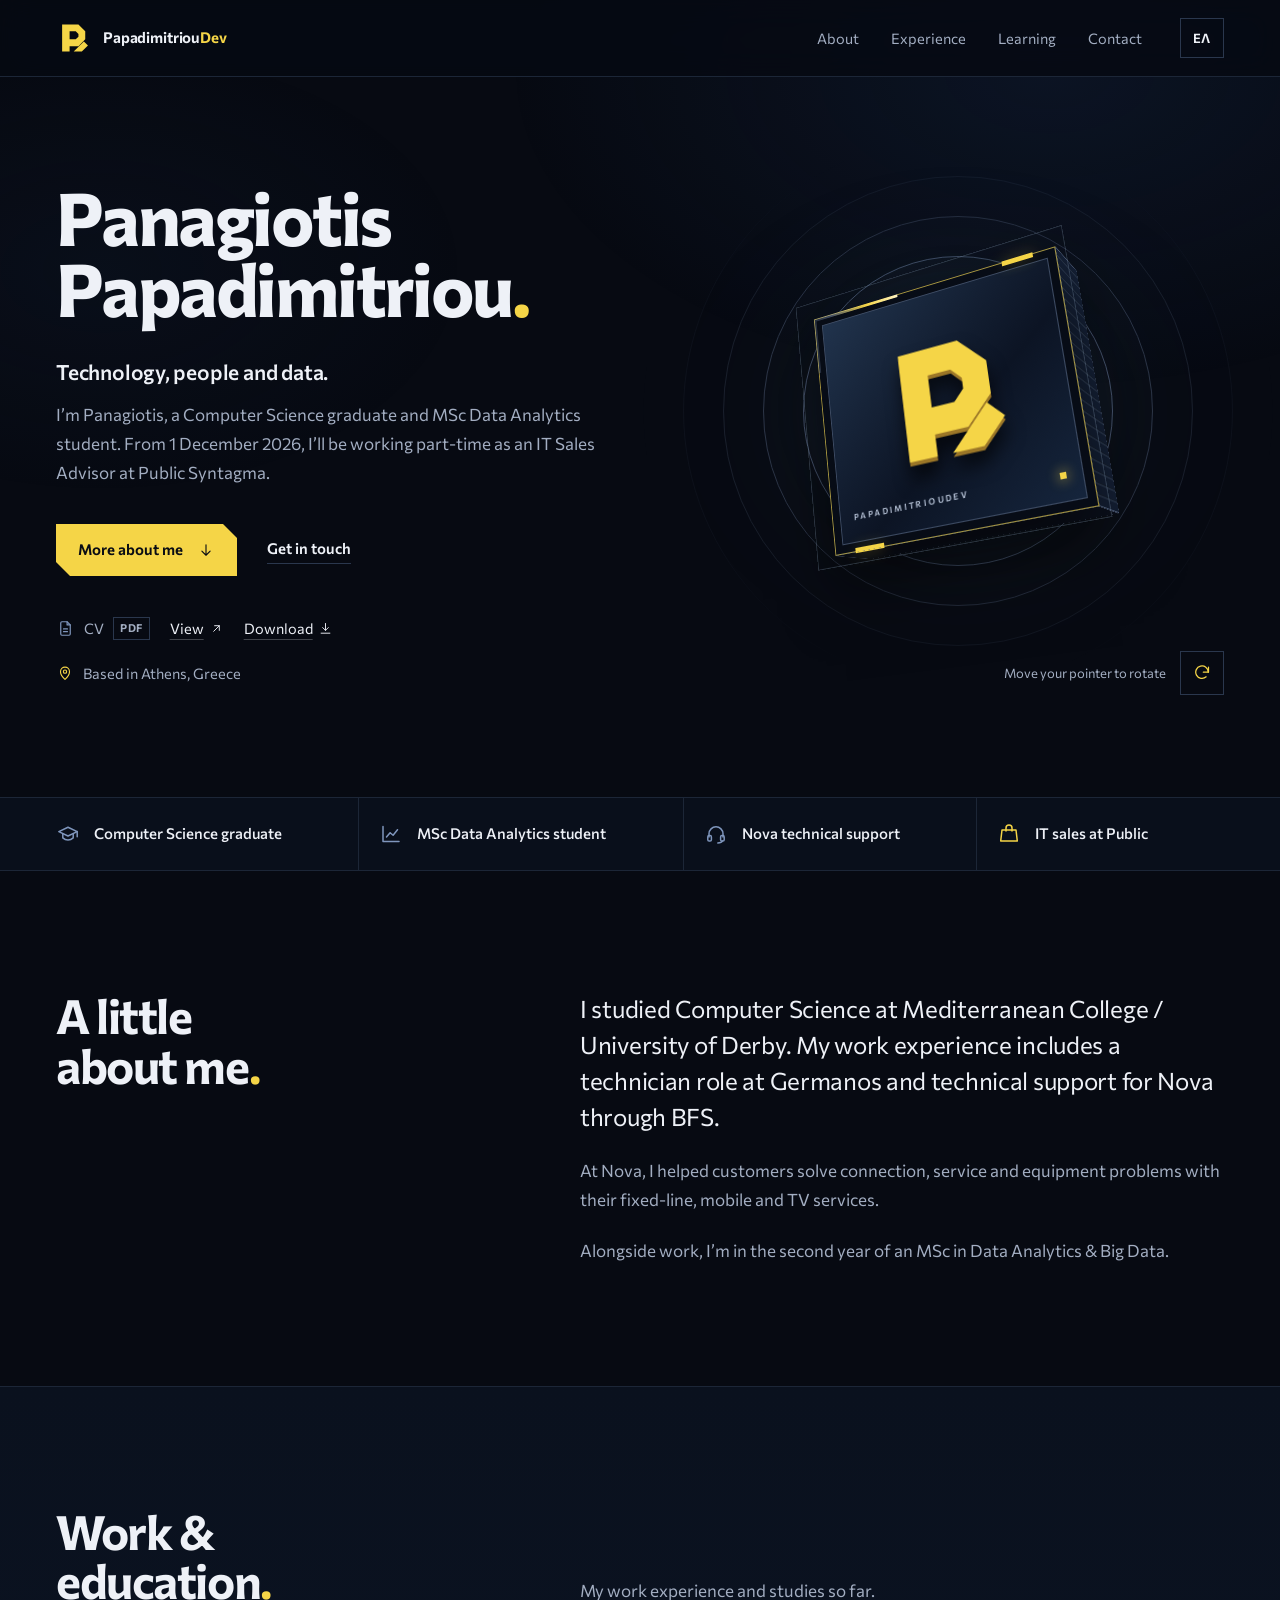
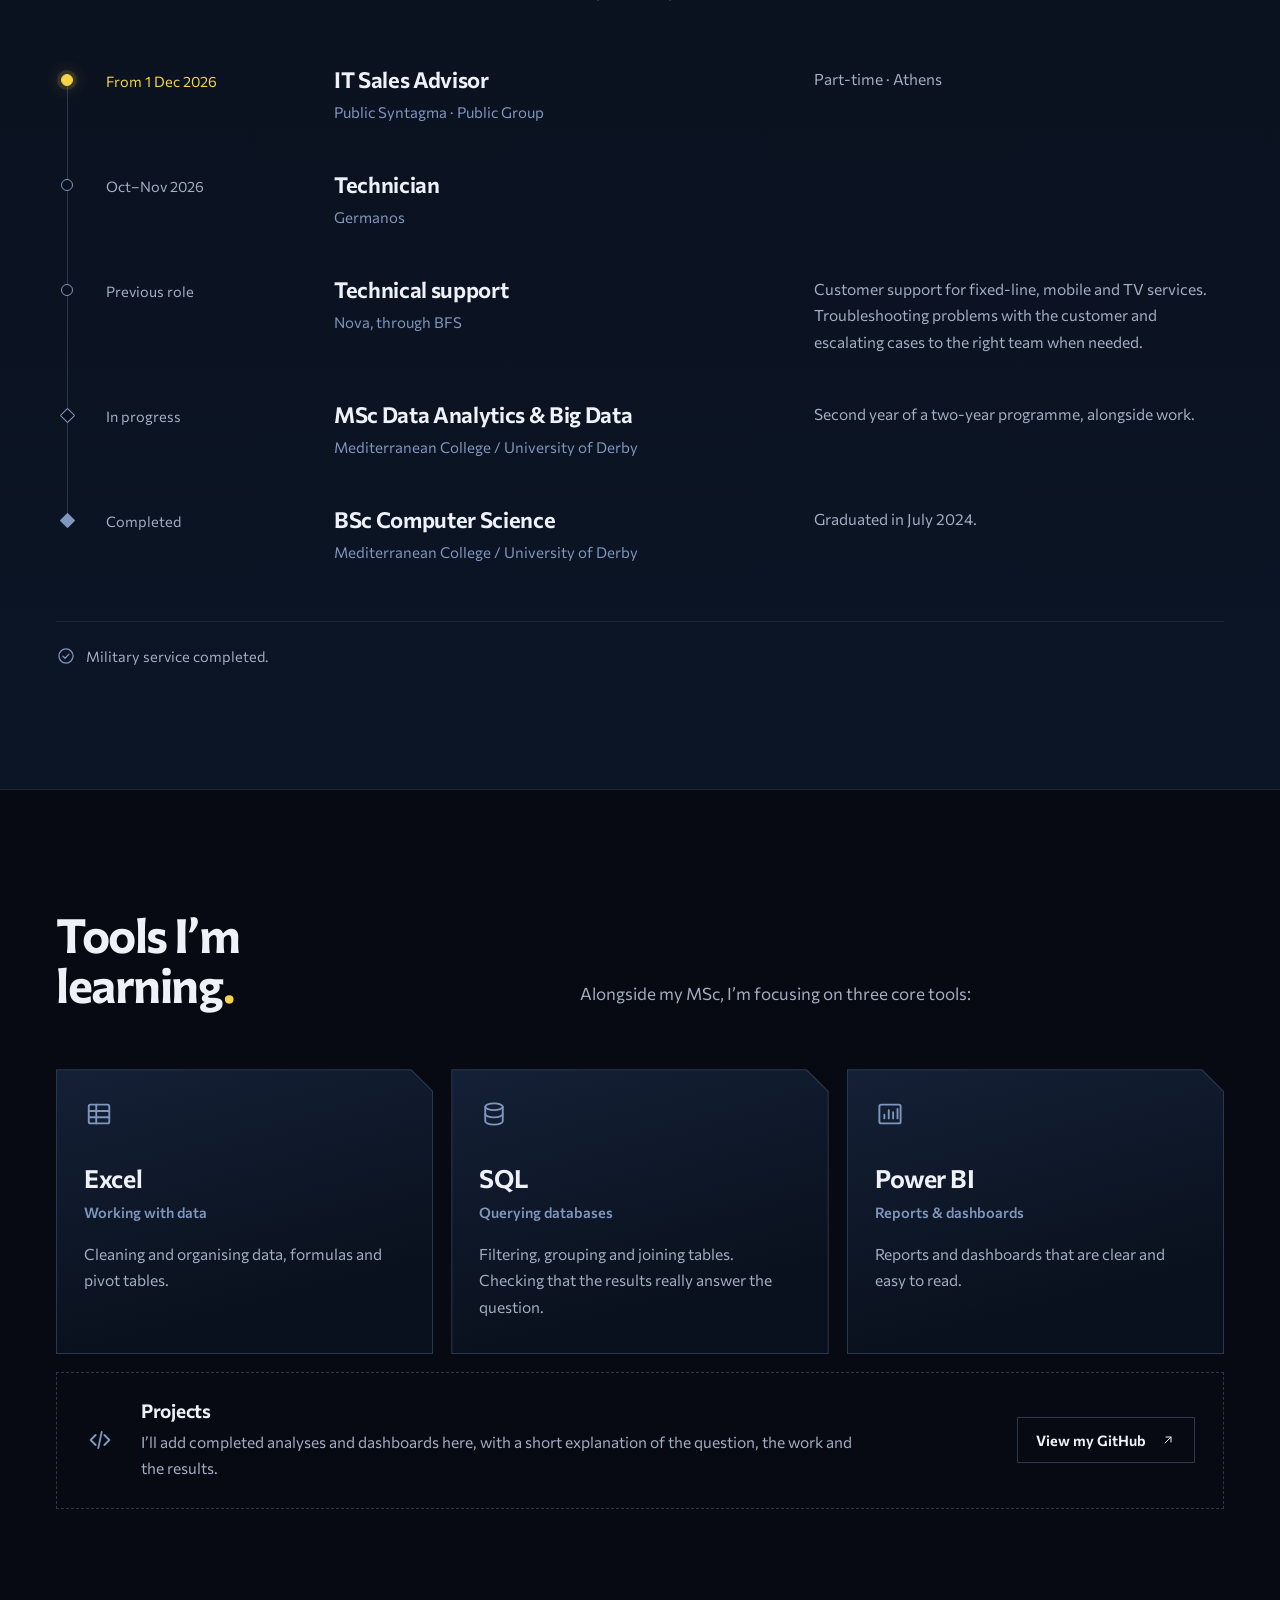
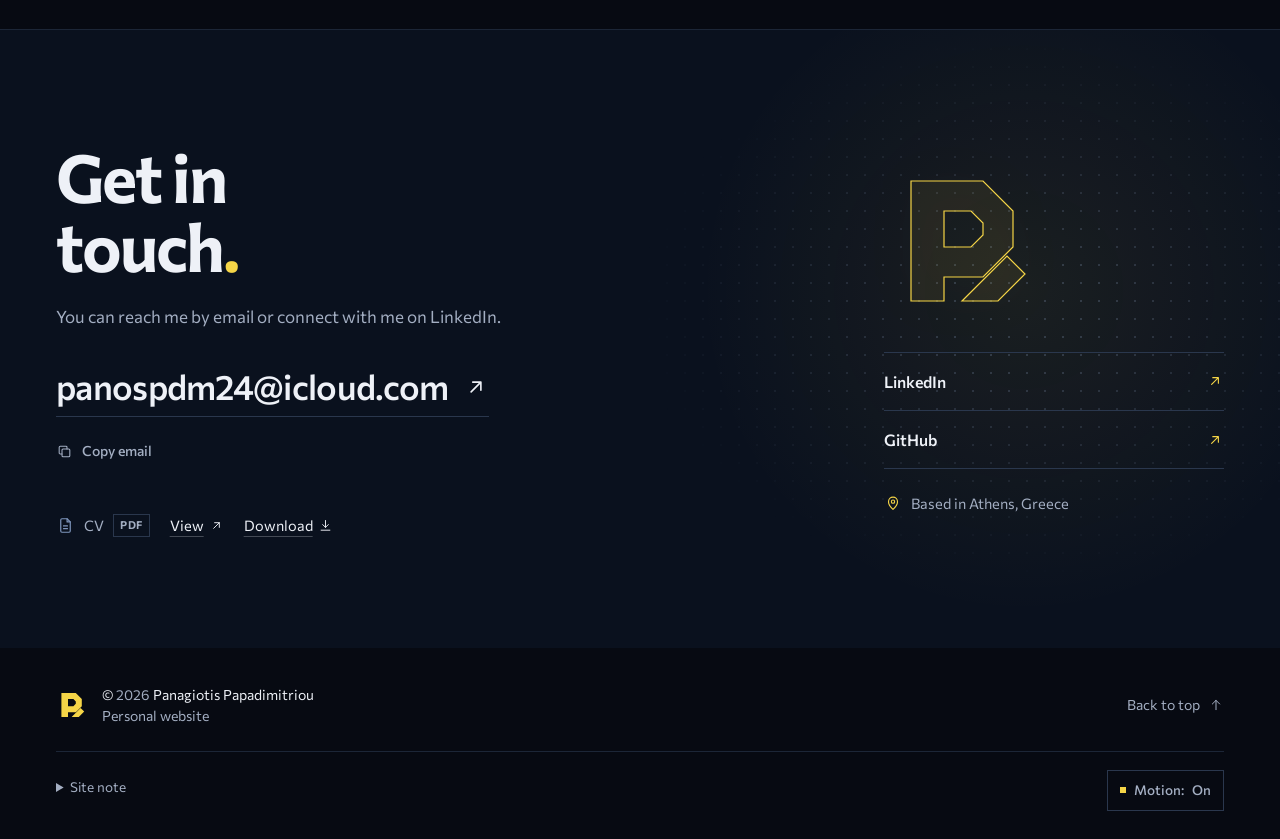
==== commit 1682a298: "Add Public Group role to website and CV" ====
--- a/index.html
+++ b/index.html
@@ -4,7 +4,7 @@
   <meta charset="utf-8">
   <meta name="viewport" content="width=device-width,initial-scale=1">
   <title>Panagiotis Papadimitriou — Personal website</title>
-  <meta name="description" content="Panagiotis Papadimitriou: Computer Science graduate, technician at Germanos and MSc Data Analytics student.">
+  <meta name="description" content="Panagiotis Papadimitriou: Computer Science graduate and MSc Data Analytics student. IT Sales Advisor at Public Syntagma from 1 December 2026.">
   <meta name="theme-color" content="#070a12">
   <link rel="canonical" href="https://papadimitrioudev.netlify.app/">
   <link rel="alternate" hreflang="en" href="https://papadimitrioudev.netlify.app/">
@@ -12,7 +12,7 @@
   <link rel="alternate" hreflang="x-default" href="https://papadimitrioudev.netlify.app/">
   <meta property="og:type" content="website">
   <meta property="og:title" content="Panagiotis Papadimitriou — Personal website">
-  <meta property="og:description" content="Panagiotis Papadimitriou: Computer Science graduate, technician at Germanos and MSc Data Analytics student.">
+  <meta property="og:description" content="Panagiotis Papadimitriou: Computer Science graduate and MSc Data Analytics student. IT Sales Advisor at Public Syntagma from 1 December 2026.">
   <meta property="og:url" content="https://papadimitrioudev.netlify.app/">
   <meta property="og:locale" content="en_GB">
   <meta property="og:image" content="https://papadimitrioudev.netlify.app/assets/social-card-v3.png">
@@ -46,7 +46,7 @@
       <div class="hero-copy">
         <h1 id="intro-title" class="reveal reveal-1">Panagiotis<br>Papadimitriou<span class="dot">.</span></h1>
         <p class="hero-tagline reveal reveal-2">Technology, people and data.</p>
-        <p class="hero-description reveal reveal-3">I’m Panagiotis, a Computer Science graduate. I work as a technician at Germanos and I’m studying for an MSc in Data Analytics.</p>
+        <p class="hero-description reveal reveal-3">I’m Panagiotis, a Computer Science graduate and MSc Data Analytics student. From <time datetime="2026-12-01">1 December 2026</time>, I’ll be working part-time as an IT Sales Advisor at Public Syntagma.</p>
         <div class="hero-actions reveal reveal-4">
           <a class="button button-primary" href="#about"><span>More about me</span><svg viewBox="0 0 24 24" fill="none" stroke="currentColor" stroke-width="1.5" stroke-linecap="round" stroke-linejoin="round" aria-hidden="true" focusable="false"><path d="M12 5v14M6.5 13.5 12 19l5.5-5.5"/></svg></a>
           <a class="text-link" href="#contact">Get in touch</a>
@@ -95,15 +95,15 @@
         <li><svg viewBox="0 0 24 24" fill="none" stroke="currentColor" stroke-width="1.5" stroke-linecap="round" stroke-linejoin="round" aria-hidden="true" focusable="false"><path d="M2.8 9.6 12 5.2l9.2 4.4-9.2 4.4z"/><path d="M6.8 11.7v4.2c1.5 1.4 3.2 2.1 5.2 2.1s3.7-.7 5.2-2.1v-4.2"/><path d="M21.2 9.6v5.2"/></svg><span>Computer Science graduate</span></li>
         <li><svg viewBox="0 0 24 24" fill="none" stroke="currentColor" stroke-width="1.5" stroke-linecap="round" stroke-linejoin="round" aria-hidden="true" focusable="false"><path d="M4 4.5v15h16"/><path d="m7.5 15 3.6-4.3 3 2.6 4.4-5.6"/></svg><span>MSc Data Analytics student</span></li>
         <li><svg viewBox="0 0 24 24" fill="none" stroke="currentColor" stroke-width="1.5" stroke-linecap="round" stroke-linejoin="round" aria-hidden="true" focusable="false"><path d="M5 15v-3.2a7 7 0 0 1 14 0V15"/><rect x="3.8" y="13.6" width="3.6" height="5.4" rx="1.3"/><rect x="16.6" y="13.6" width="3.6" height="5.4" rx="1.3"/><path d="M18.4 19c-.5 1.3-2.1 1.9-4.6 1.9"/></svg><span>Nova technical support</span></li>
-        <li class="is-current"><svg viewBox="0 0 24 24" fill="none" stroke="currentColor" stroke-width="1.5" stroke-linecap="round" stroke-linejoin="round" aria-hidden="true" focusable="false"><path d="M14.6 4.2a4.3 4.3 0 0 0-4.8 5.6l-5.5 5.5a1.9 1.9 0 0 0 2.7 2.7l5.5-5.5a4.3 4.3 0 0 0 5.6-4.8l-2.6 2.6-2.4-.5-.5-2.4z"/></svg><span>Technician at Germanos</span></li>
+        <li class="is-current"><svg viewBox="0 0 24 24" fill="none" stroke="currentColor" stroke-width="1.5" stroke-linecap="round" stroke-linejoin="round" aria-hidden="true" focusable="false"><path d="M5 8h14l1.3 11H3.7L5 8zM9 9V6a3 3 0 0 1 6 0v3"/></svg><span>IT sales at Public</span></li>
       </ul>
     </div>
 
     <section class="section container about" id="about" aria-labelledby="about-title">
       <h2 id="about-title">A little<br>about me<span class="dot">.</span></h2>
       <div class="about-body">
-        <p class="lead">I studied Computer Science at Mediterranean College / University of Derby. I now work as a technician at Germanos.</p>
-        <p>Before that, I worked in technical support for Nova through BFS. I helped customers solve connection, service and equipment problems with their fixed-line, mobile and TV services.</p>
+        <p class="lead">I studied Computer Science at Mediterranean College / University of Derby. My work experience includes a technician role at Germanos and technical support for Nova through BFS.</p>
+        <p>At Nova, I helped customers solve connection, service and equipment problems with their fixed-line, mobile and TV services.</p>
         <p>Alongside work, I’m in the second year of an MSc in Data Analytics &amp; Big Data.</p>
       </div>
     </section>
@@ -117,7 +117,16 @@
         <ol class="timeline">
           <li class="timeline-row is-current">
             <span class="node node-work" aria-hidden="true"></span>
-            <p class="timeline-status">Current role</p>
+            <p class="timeline-status">From <time datetime="2026-12-01">1 Dec 2026</time></p>
+            <div class="timeline-role">
+              <h3>IT Sales Advisor</h3>
+              <p>Public Syntagma · Public Group</p>
+            </div>
+            <p class="timeline-text">Part-time · Athens</p>
+          </li>
+          <li class="timeline-row">
+            <span class="node node-work" aria-hidden="true"></span>
+            <p class="timeline-status">Oct–Nov 2026</p>
             <div class="timeline-role">
               <h3>Technician</h3>
               <p>Germanos</p>
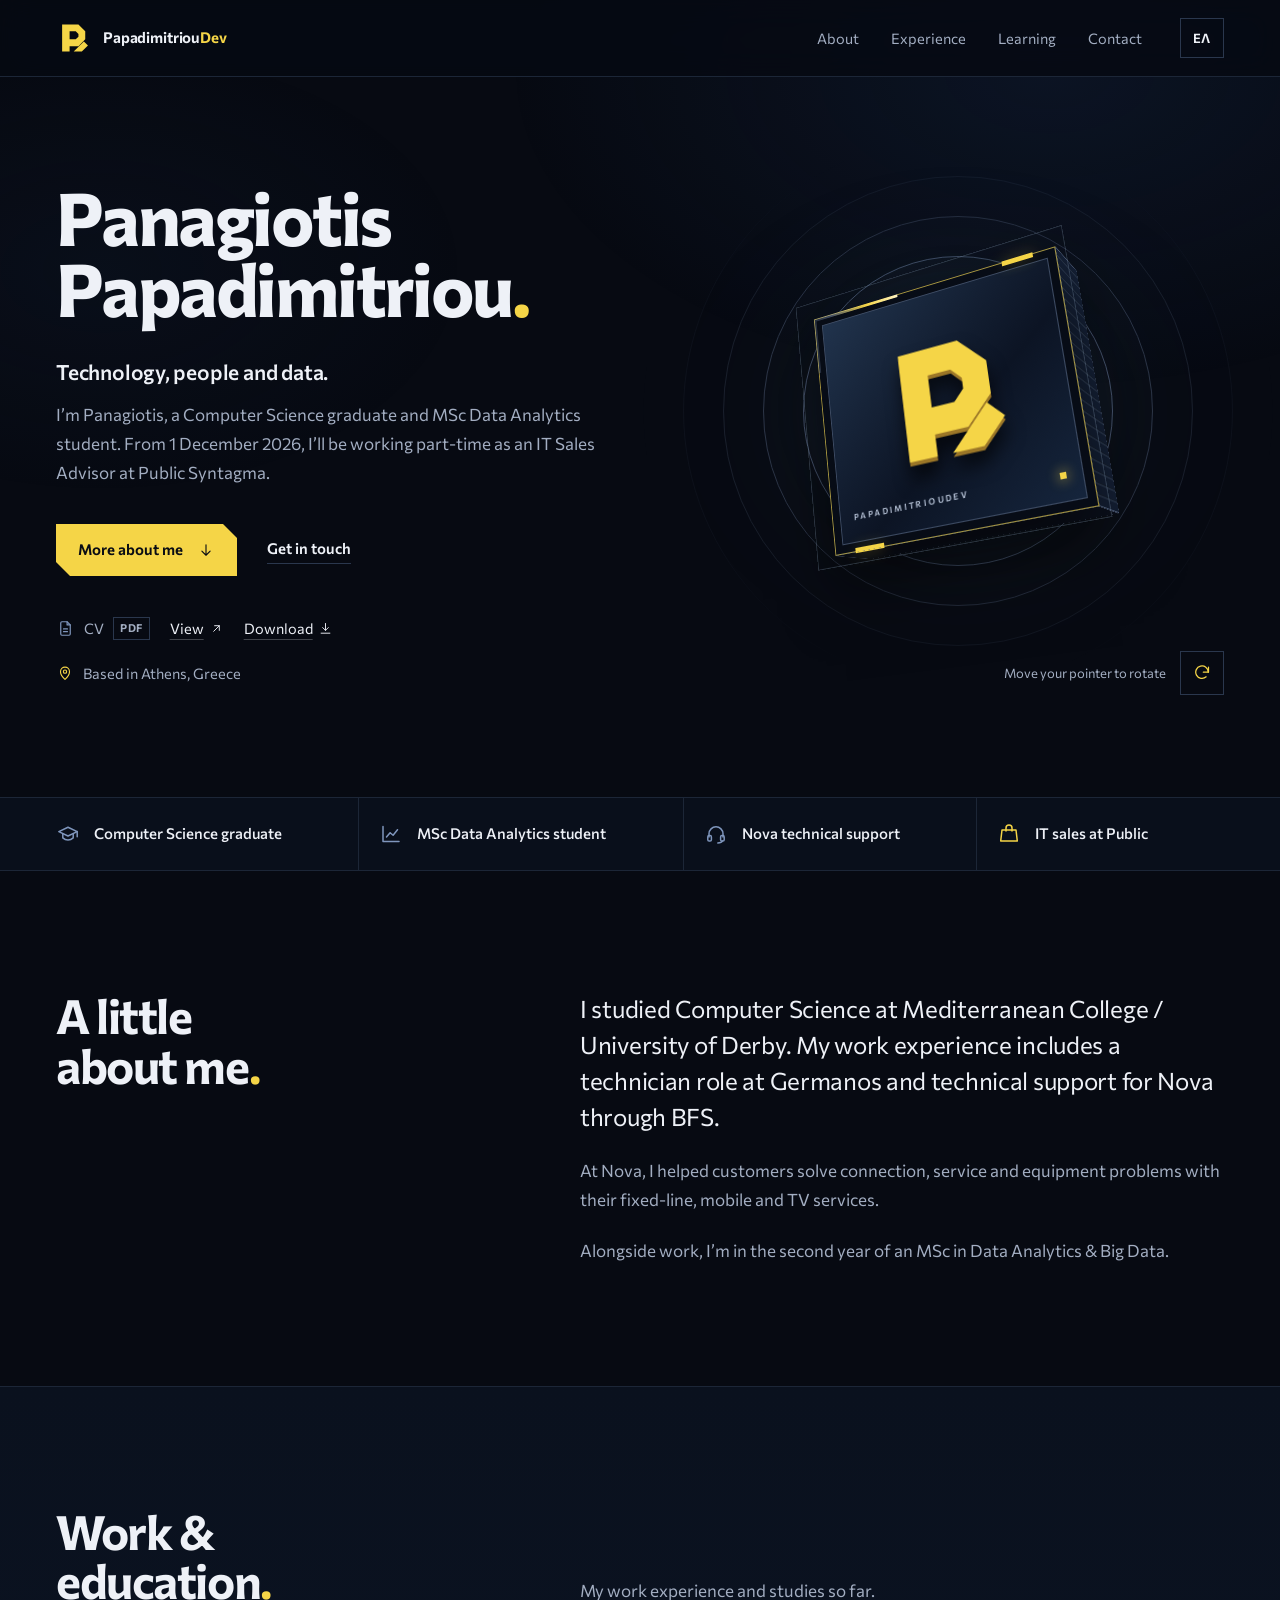
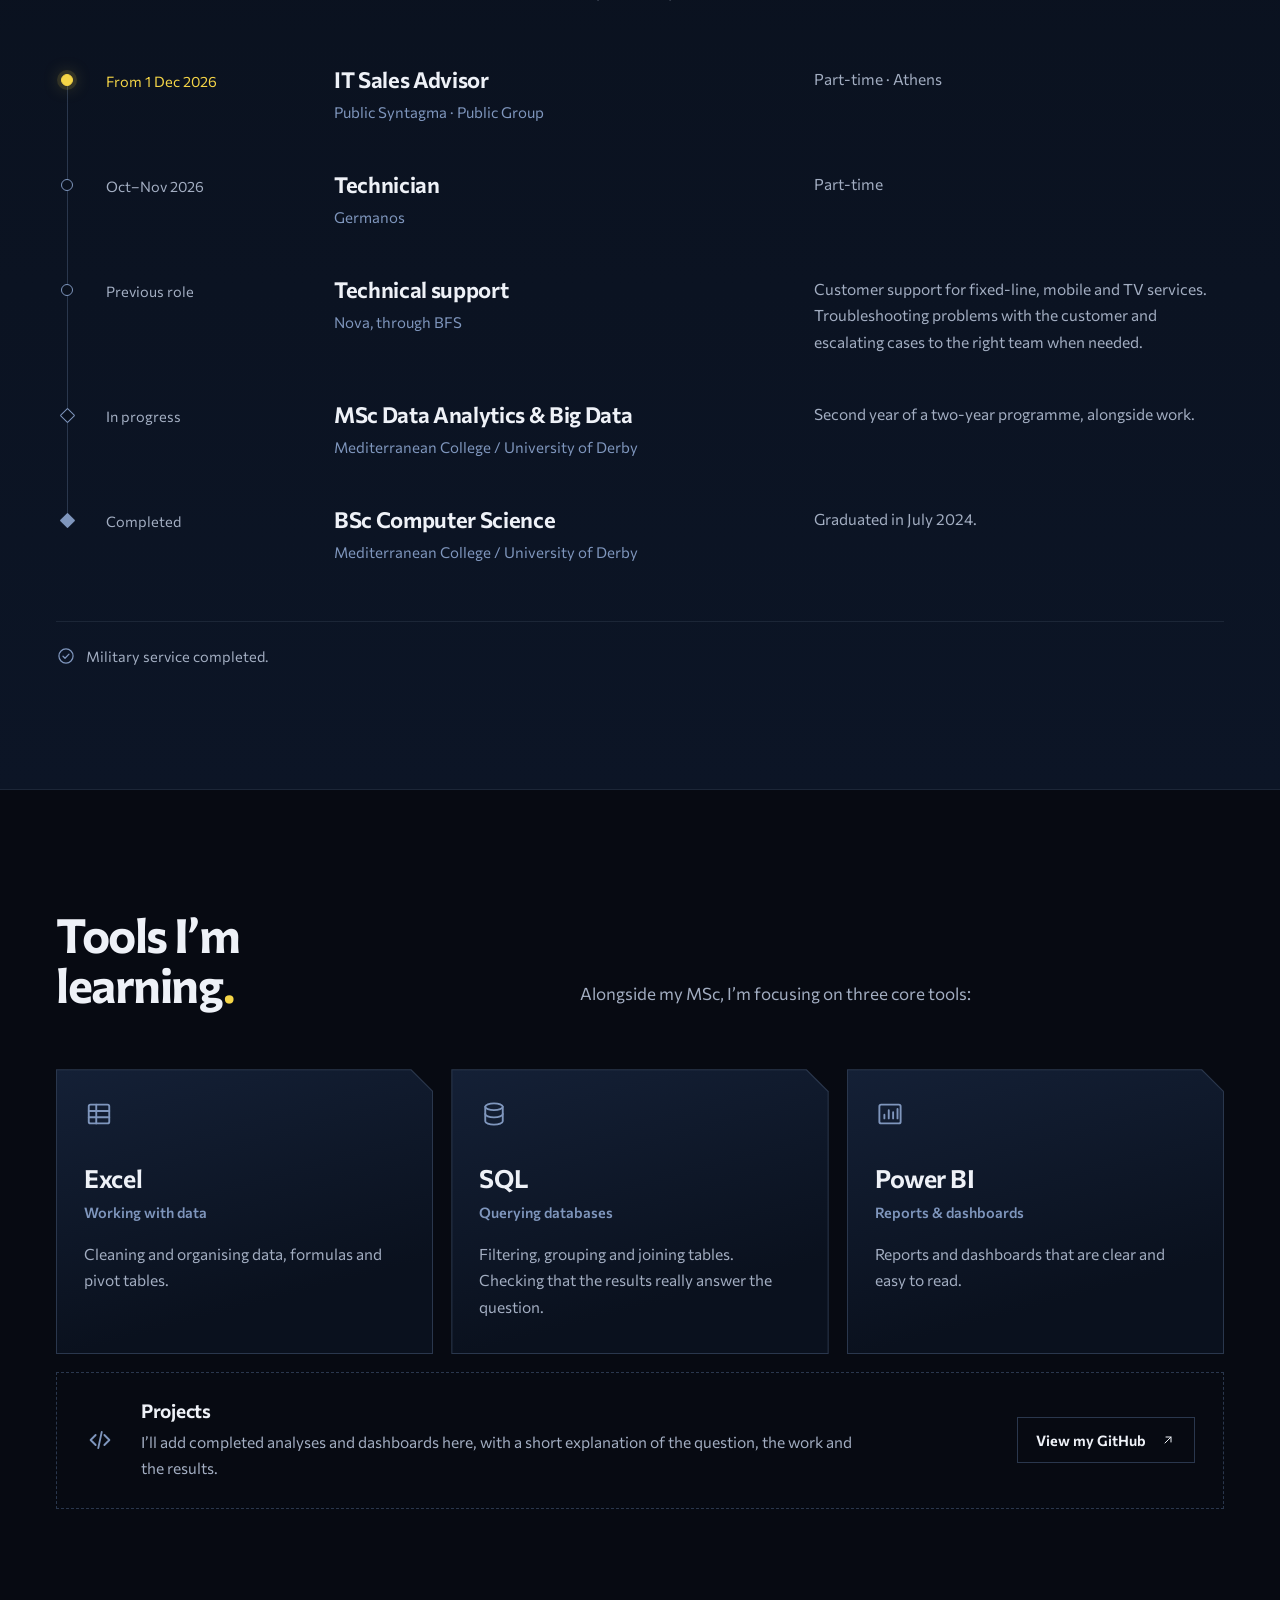
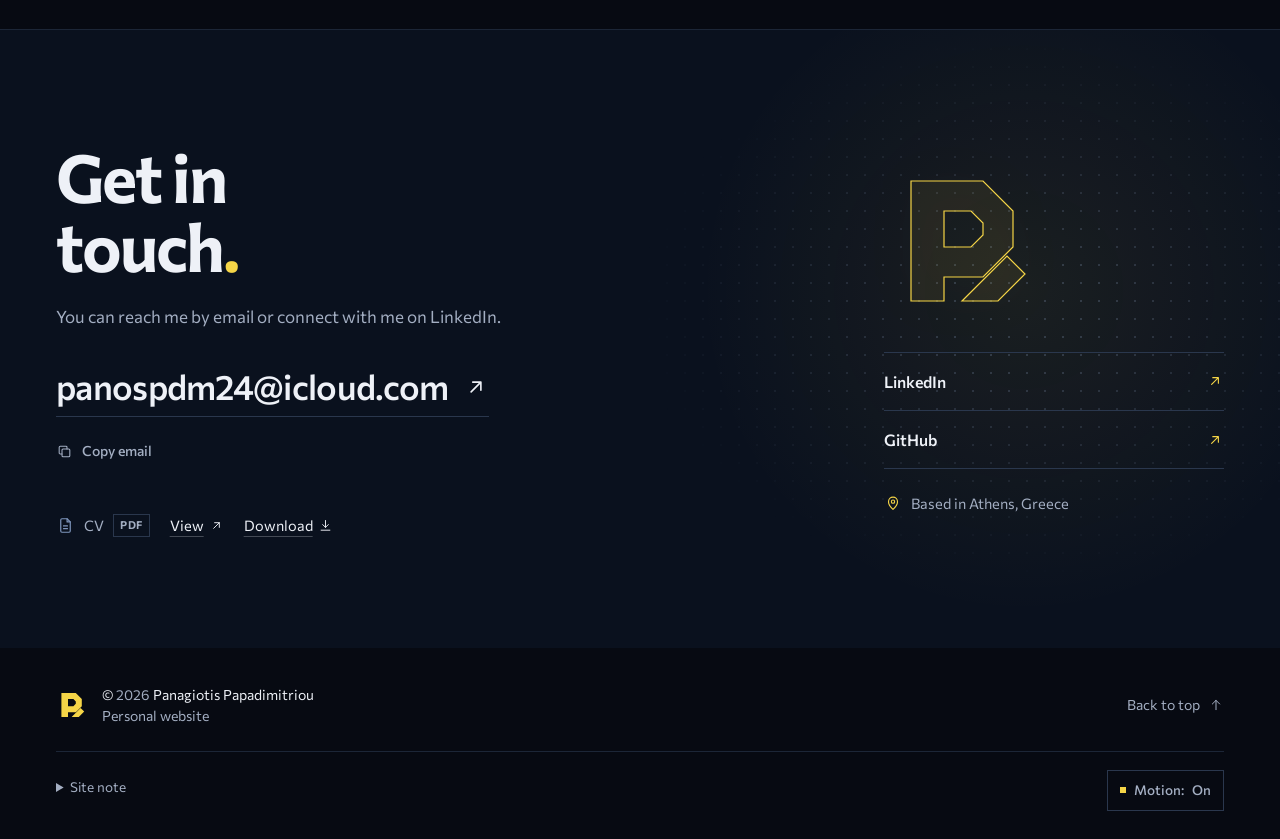
==== commit 24b62c7c: "Mark Germanos technician role as part-time" ====
--- a/index.html
+++ b/index.html
@@ -131,6 +131,7 @@
               <h3>Technician</h3>
               <p>Germanos</p>
             </div>
+            <p class="timeline-text">Part-time</p>
           </li>
           <li class="timeline-row">
             <span class="node node-work" aria-hidden="true"></span>
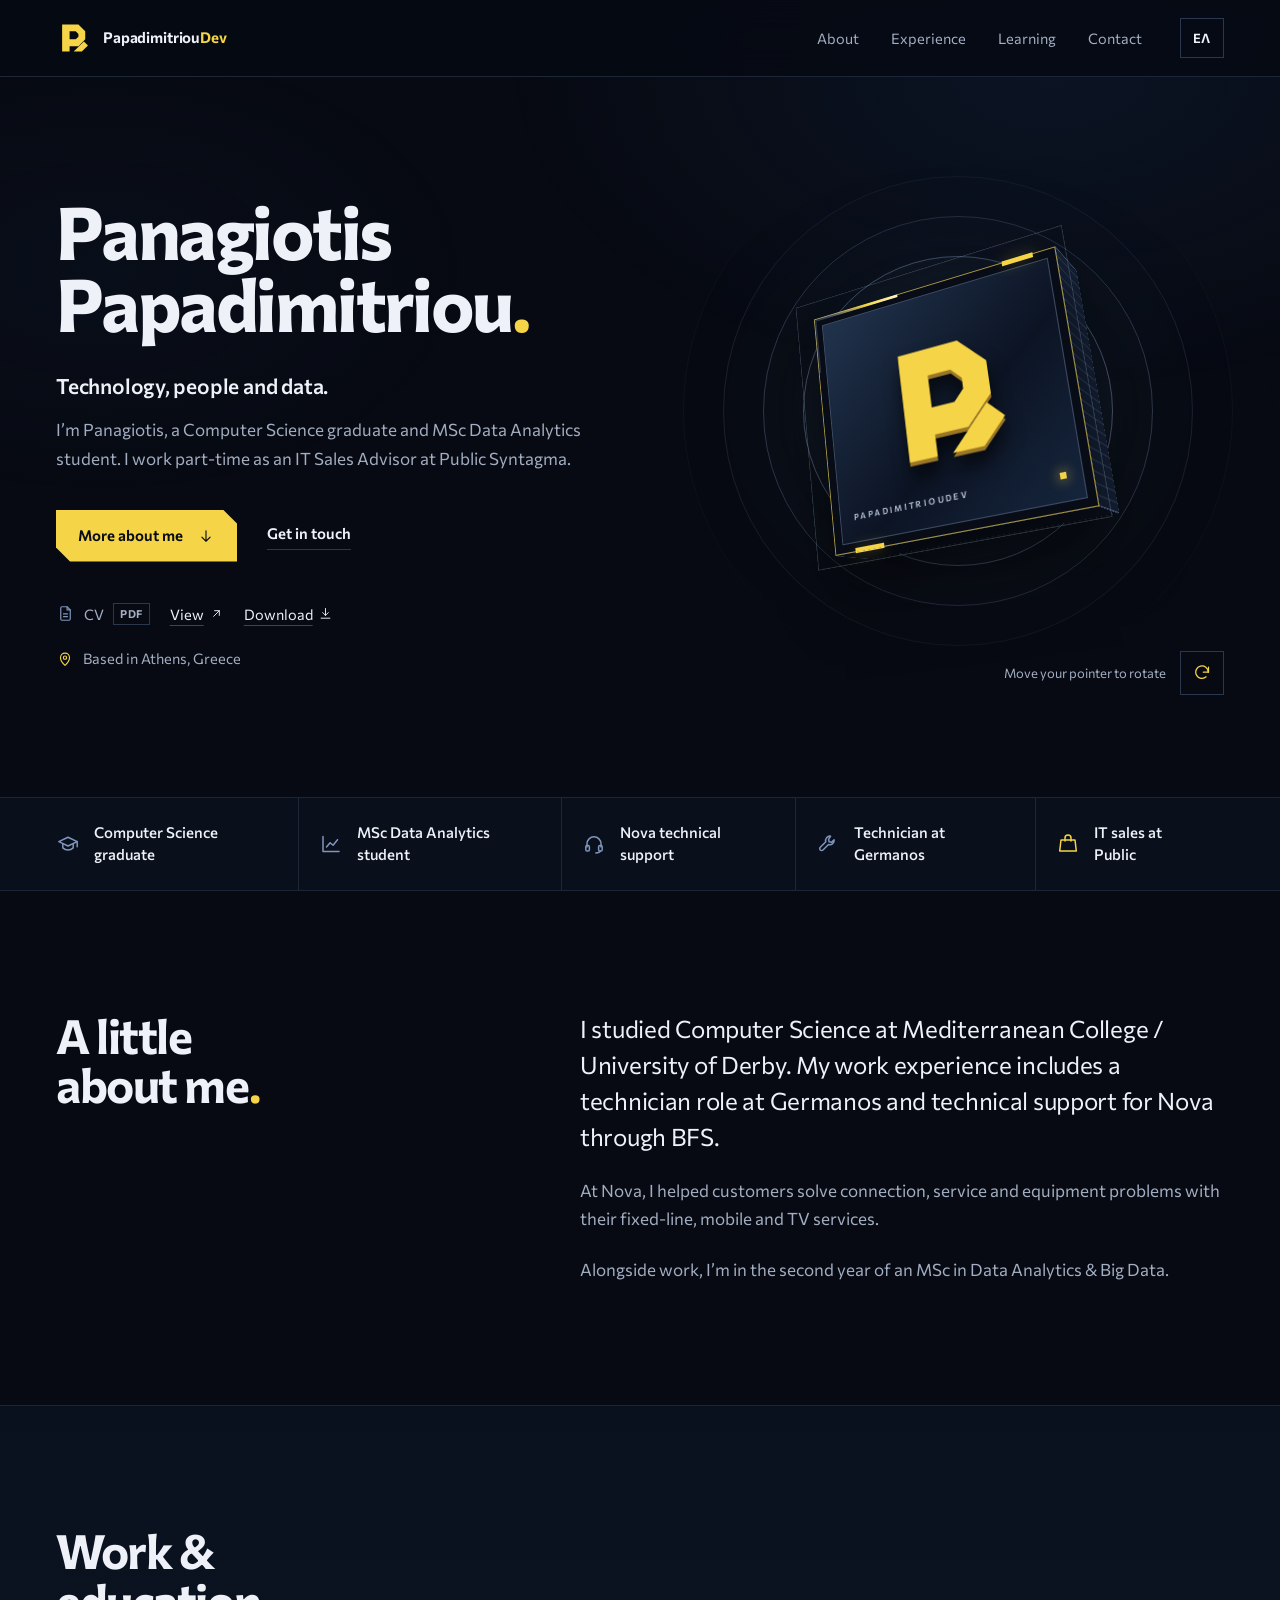
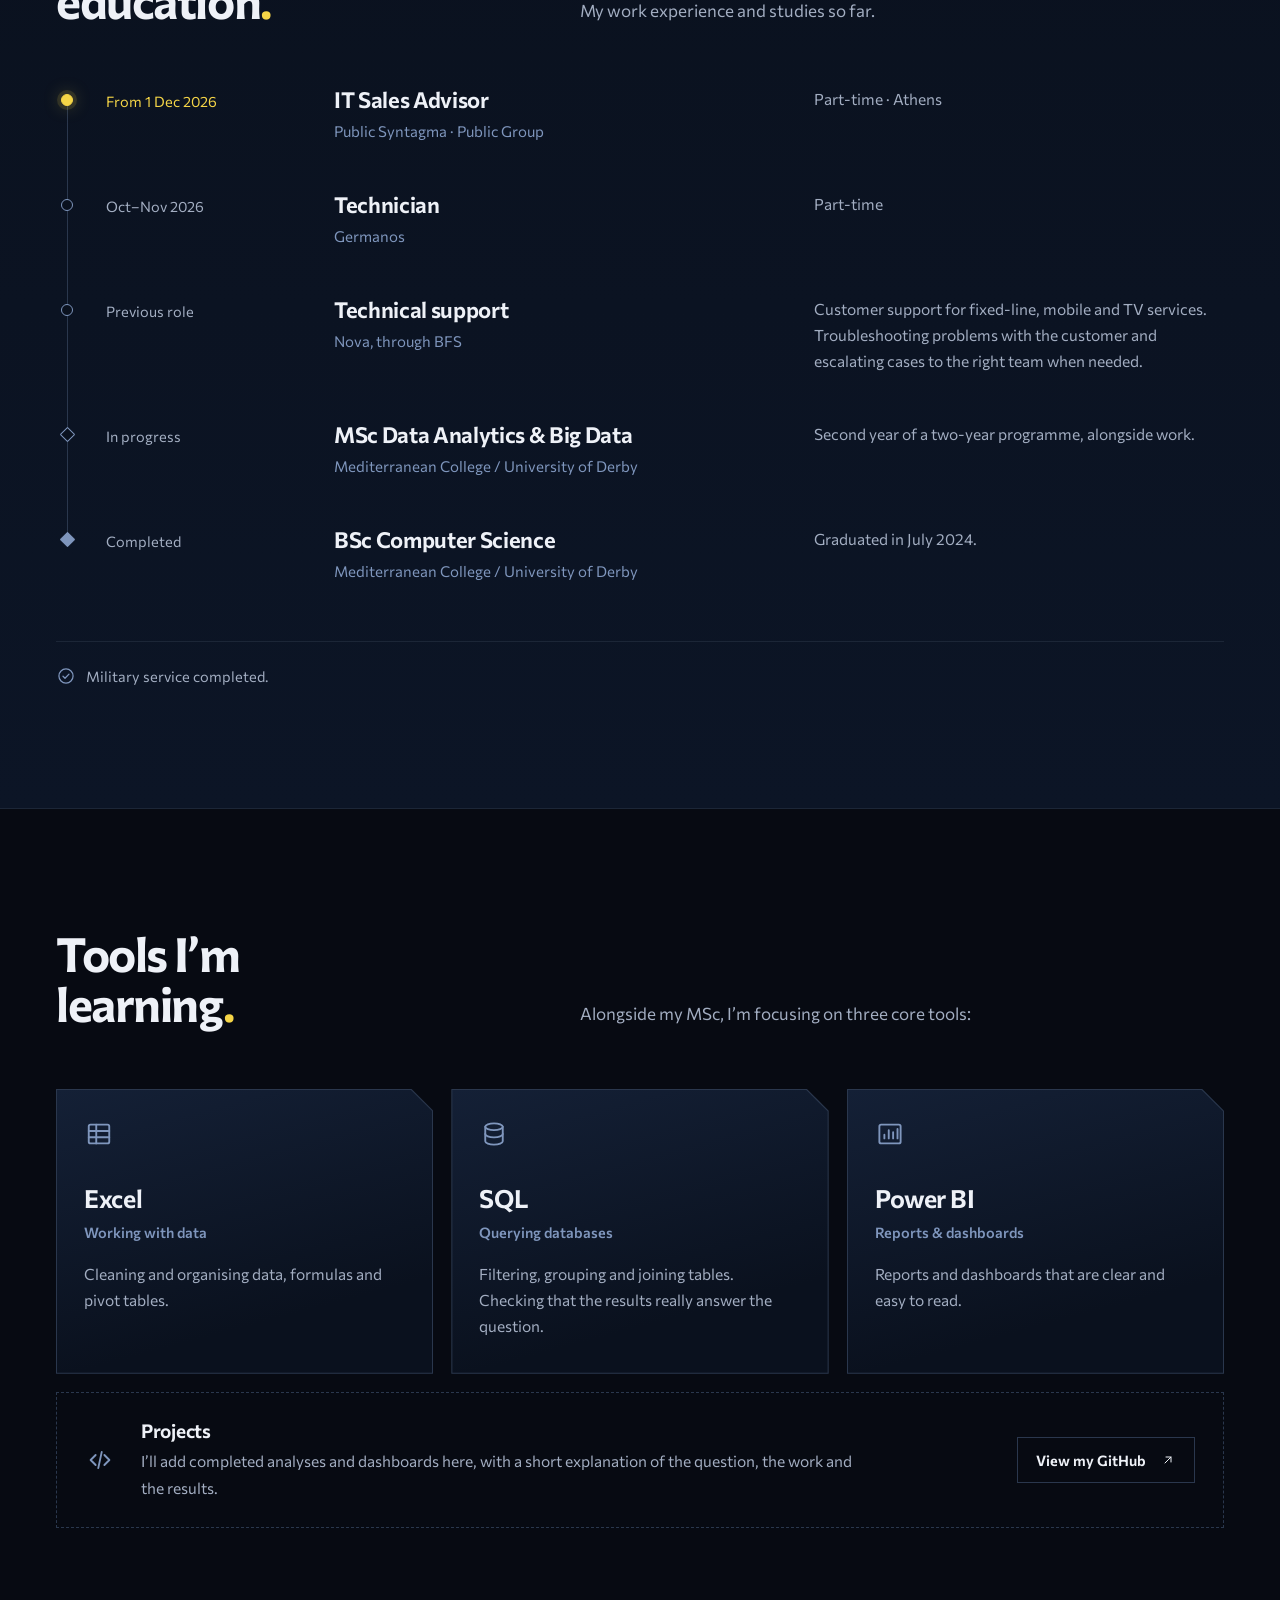
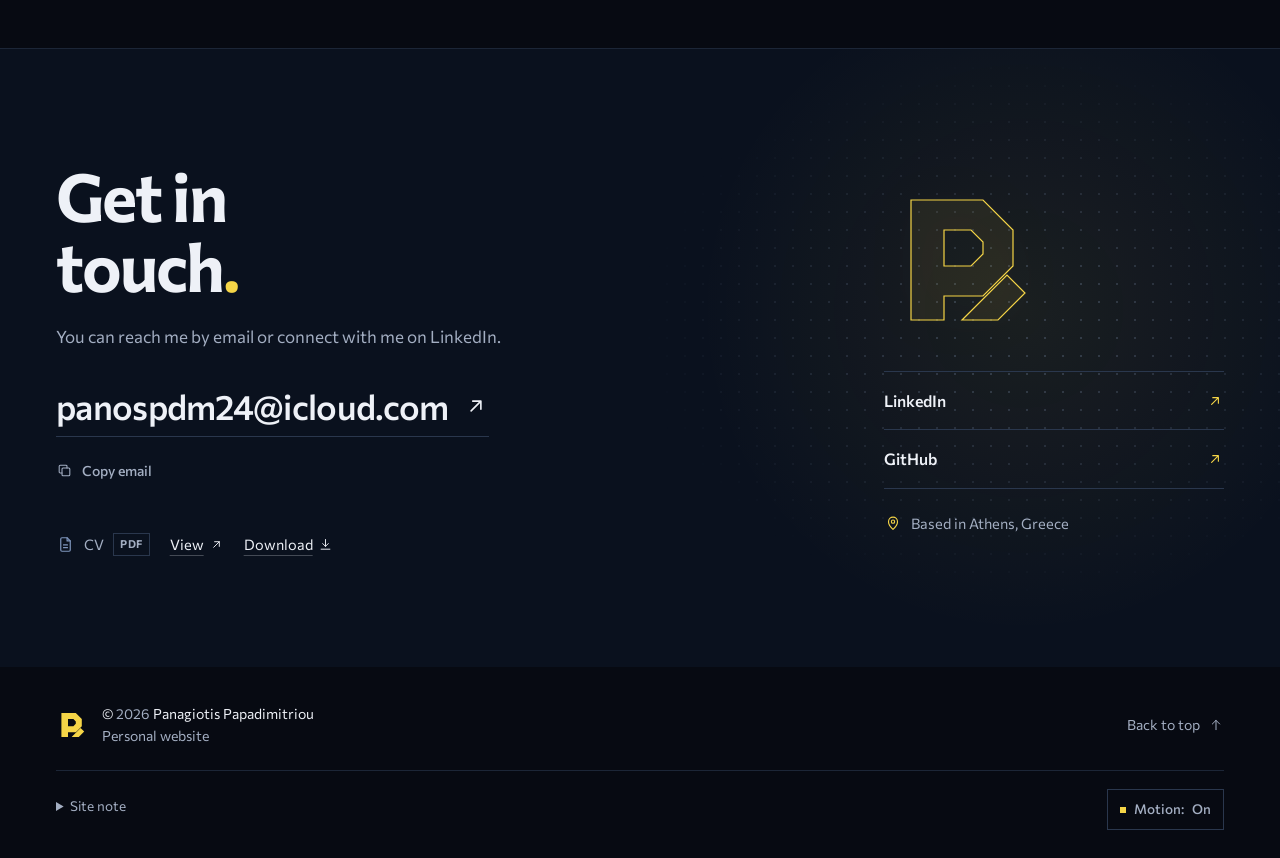
==== commit 05ba78de: "Update homepage role wording and add Germanos to highlights" ====
--- a/index.html
+++ b/index.html
@@ -4,7 +4,7 @@
   <meta charset="utf-8">
   <meta name="viewport" content="width=device-width,initial-scale=1">
   <title>Panagiotis Papadimitriou — Personal website</title>
-  <meta name="description" content="Panagiotis Papadimitriou: Computer Science graduate and MSc Data Analytics student. IT Sales Advisor at Public Syntagma from 1 December 2026.">
+  <meta name="description" content="Panagiotis Papadimitriou: Computer Science graduate, MSc Data Analytics student and part-time IT Sales Advisor at Public Syntagma.">
   <meta name="theme-color" content="#070a12">
   <link rel="canonical" href="https://papadimitrioudev.netlify.app/">
   <link rel="alternate" hreflang="en" href="https://papadimitrioudev.netlify.app/">
@@ -12,7 +12,7 @@
   <link rel="alternate" hreflang="x-default" href="https://papadimitrioudev.netlify.app/">
   <meta property="og:type" content="website">
   <meta property="og:title" content="Panagiotis Papadimitriou — Personal website">
-  <meta property="og:description" content="Panagiotis Papadimitriou: Computer Science graduate and MSc Data Analytics student. IT Sales Advisor at Public Syntagma from 1 December 2026.">
+  <meta property="og:description" content="Panagiotis Papadimitriou: Computer Science graduate, MSc Data Analytics student and part-time IT Sales Advisor at Public Syntagma.">
   <meta property="og:url" content="https://papadimitrioudev.netlify.app/">
   <meta property="og:locale" content="en_GB">
   <meta property="og:image" content="https://papadimitrioudev.netlify.app/assets/social-card-v3.png">
@@ -24,7 +24,7 @@
   <link rel="icon" type="image/png" sizes="32x32" href="./assets/favicon-pdm-32.png">
   <link rel="apple-touch-icon" href="./assets/apple-touch-icon-pdm.png">
   <link rel="preload" href="./assets/fonts/commissioner-latin.woff2" as="font" type="font/woff2" crossorigin>
-  <link rel="stylesheet" href="./assets/styles.4483b2efa563.css">
+  <link rel="stylesheet" href="./assets/styles.7972e7e29c5b.css">
   <script src="./assets/site.f7cbbc230e9a.js" defer></script>
 </head>
 <body id="top">
@@ -46,7 +46,7 @@
       <div class="hero-copy">
         <h1 id="intro-title" class="reveal reveal-1">Panagiotis<br>Papadimitriou<span class="dot">.</span></h1>
         <p class="hero-tagline reveal reveal-2">Technology, people and data.</p>
-        <p class="hero-description reveal reveal-3">I’m Panagiotis, a Computer Science graduate and MSc Data Analytics student. From <time datetime="2026-12-01">1 December 2026</time>, I’ll be working part-time as an IT Sales Advisor at Public Syntagma.</p>
+        <p class="hero-description reveal reveal-3">I’m Panagiotis, a Computer Science graduate and MSc Data Analytics student. I work part-time as an IT Sales Advisor at Public Syntagma.</p>
         <div class="hero-actions reveal reveal-4">
           <a class="button button-primary" href="#about"><span>More about me</span><svg viewBox="0 0 24 24" fill="none" stroke="currentColor" stroke-width="1.5" stroke-linecap="round" stroke-linejoin="round" aria-hidden="true" focusable="false"><path d="M12 5v14M6.5 13.5 12 19l5.5-5.5"/></svg></a>
           <a class="text-link" href="#contact">Get in touch</a>
@@ -95,6 +95,7 @@
         <li><svg viewBox="0 0 24 24" fill="none" stroke="currentColor" stroke-width="1.5" stroke-linecap="round" stroke-linejoin="round" aria-hidden="true" focusable="false"><path d="M2.8 9.6 12 5.2l9.2 4.4-9.2 4.4z"/><path d="M6.8 11.7v4.2c1.5 1.4 3.2 2.1 5.2 2.1s3.7-.7 5.2-2.1v-4.2"/><path d="M21.2 9.6v5.2"/></svg><span>Computer Science graduate</span></li>
         <li><svg viewBox="0 0 24 24" fill="none" stroke="currentColor" stroke-width="1.5" stroke-linecap="round" stroke-linejoin="round" aria-hidden="true" focusable="false"><path d="M4 4.5v15h16"/><path d="m7.5 15 3.6-4.3 3 2.6 4.4-5.6"/></svg><span>MSc Data Analytics student</span></li>
         <li><svg viewBox="0 0 24 24" fill="none" stroke="currentColor" stroke-width="1.5" stroke-linecap="round" stroke-linejoin="round" aria-hidden="true" focusable="false"><path d="M5 15v-3.2a7 7 0 0 1 14 0V15"/><rect x="3.8" y="13.6" width="3.6" height="5.4" rx="1.3"/><rect x="16.6" y="13.6" width="3.6" height="5.4" rx="1.3"/><path d="M18.4 19c-.5 1.3-2.1 1.9-4.6 1.9"/></svg><span>Nova technical support</span></li>
+        <li><svg viewBox="0 0 24 24" fill="none" stroke="currentColor" stroke-width="1.5" stroke-linecap="round" stroke-linejoin="round" aria-hidden="true" focusable="false"><path d="M14.6 4.2a4.3 4.3 0 0 0-4.8 5.6l-5.5 5.5a1.9 1.9 0 0 0 2.7 2.7l5.5-5.5a4.3 4.3 0 0 0 5.6-4.8l-2.6 2.6-2.4-.5-.5-2.4z"/></svg><span>Technician at Germanos</span></li>
         <li class="is-current"><svg viewBox="0 0 24 24" fill="none" stroke="currentColor" stroke-width="1.5" stroke-linecap="round" stroke-linejoin="round" aria-hidden="true" focusable="false"><path d="M5 8h14l1.3 11H3.7L5 8zM9 9V6a3 3 0 0 1 6 0v3"/></svg><span>IT sales at Public</span></li>
       </ul>
     </div>
--- a/assets/styles.7972e7e29c5b.css
+++ b/assets/styles.7972e7e29c5b.css
@@ -0,0 +1,726 @@
+/*
+  PapadimitriouDev — personal website styles.
+  Typeface: Commissioner by Kostas Bartsokas (SIL Open Font License, see assets/fonts/OFL.txt).
+  Several effects are adapted from Magic UI components (MIT licence, magicui.design):
+  Blur Fade, Ripple, Border Beam, Shiny Button, Magic Card, Animated Beam,
+  Pulsating ripple, Scroll Progress and Dot Pattern. They are rebuilt here in plain CSS/JS.
+*/
+
+/* ---------- Fonts ---------- */
+@font-face {
+  font-family: 'Commissioner';
+  src: url('fonts/commissioner-latin.woff2') format('woff2');
+  font-weight: 100 900;
+  font-style: normal;
+  font-display: swap;
+  unicode-range: U+0000-00FF, U+0131, U+0152-0153, U+02BB-02BC, U+02C6, U+02DA, U+02DC, U+0304, U+0308, U+0329, U+2000-206F, U+20AC, U+2122, U+2191, U+2193, U+2212, U+2215, U+FEFF, U+FFFD;
+}
+@font-face {
+  font-family: 'Commissioner';
+  src: url('fonts/commissioner-greek.woff2') format('woff2');
+  font-weight: 100 900;
+  font-style: normal;
+  font-display: swap;
+  unicode-range: U+0370-0377, U+037A-037F, U+0384-038A, U+038C, U+038E-03A1, U+03A3-03FF;
+}
+
+/* ---------- Tokens ---------- */
+:root {
+  color-scheme: dark;
+  --night: #070a12;
+  --deep: #0a111e;
+  --surface: #0f1829;
+  --surface-2: #142036;
+  --paper: #eef1f7;
+  --mist: #a3aec2;
+  --steel: #7f96bd;
+  --signal: #f5d547;
+  --line: #1c2637;
+  --line-strong: #2a374d;
+  --font: 'Commissioner', 'Segoe UI', system-ui, -apple-system, Arial, sans-serif;
+  --ease-out: cubic-bezier(.2, .7, .2, 1);
+  --gutter: 56px;
+  --header: 76px;
+  --cut: 14px;
+}
+
+/* ---------- Base ---------- */
+*, *::before, *::after { box-sizing: border-box; }
+html { scroll-padding-top: calc(var(--header) + 20px); -webkit-text-size-adjust: 100%; }
+body {
+  margin: 0;
+  background: var(--night);
+  color: var(--paper);
+  font: 400 16.5px/1.7 var(--font);
+  -webkit-font-smoothing: antialiased;
+  text-rendering: optimizeLegibility;
+}
+body::before {
+  content: '';
+  position: fixed;
+  inset: 0;
+  z-index: -1;
+  pointer-events: none;
+  background:
+    radial-gradient(ellipse 60% 50% at 82% 8%, #1a325a40, transparent 70%),
+    radial-gradient(ellipse 40% 35% at 8% 30%, #12213b33, transparent 70%);
+}
+a { color: inherit; text-decoration: none; }
+button { font: inherit; color: inherit; cursor: pointer; border-radius: 0; }
+button, a { -webkit-tap-highlight-color: transparent; touch-action: manipulation; }
+[hidden] { display: none !important; }
+svg { display: block; flex-shrink: 0; }
+p, h1, h2, h3, ul, ol { margin: 0; }
+::selection { color: var(--night); background: var(--signal); }
+:focus-visible { outline: 2px solid var(--signal); outline-offset: 4px; }
+section:focus, li:focus { outline: none; }
+
+h1, h2, h3 { line-height: 1.05; text-wrap: balance; font-variation-settings: 'FLAR' 100; }
+h1 { font-size: clamp(46px, 5.7vw, 84px); font-weight: 720; letter-spacing: -.035em; line-height: .98; }
+h2 { font-size: clamp(34px, 3.7vw, 52px); font-weight: 680; letter-spacing: -.03em; }
+h3 { font-size: 22px; font-weight: 640; letter-spacing: -.015em; line-height: 1.25; font-variation-settings: 'FLAR' 60; }
+.dot { color: var(--signal); }
+
+.container { width: min(1240px, calc(100% - 2 * var(--gutter))); margin-inline: auto; }
+.section { padding-block: 120px; }
+.skip-link { position: fixed; top: -80px; left: 20px; z-index: 40; padding: 12px 18px; background: var(--signal); color: var(--night); font-weight: 600; }
+.skip-link:focus { top: 12px; }
+
+/* ---------- Header ---------- */
+.site-header {
+  position: sticky;
+  top: 0;
+  z-index: 20;
+  background: #070a12d9;
+  border-bottom: 1px solid var(--line);
+  backdrop-filter: saturate(140%) blur(16px);
+  -webkit-backdrop-filter: saturate(140%) blur(16px);
+}
+.nav-bar { display: flex; align-items: center; gap: 24px; min-height: var(--header); }
+.brand { display: flex; align-items: center; gap: 13px; }
+.brand-mark { display: block; width: 34px; color: var(--signal); }
+.brand-mark .pdm-logo { width: 100%; aspect-ratio: 1; }
+.brand-name { font-size: 15px; font-weight: 650; letter-spacing: -.01em; }
+.brand-name span { color: var(--signal); }
+.nav-links { display: flex; gap: 4px; margin-left: auto; }
+.nav-links a { position: relative; padding: 10px 14px; font-size: 14.5px; color: var(--mist); transition: color .2s; }
+.nav-links a:hover, .nav-links a[aria-current] { color: var(--paper); }
+.nav-links a[aria-current]::after {
+  content: '';
+  position: absolute;
+  left: 50%;
+  bottom: 3px;
+  width: 5px;
+  height: 5px;
+  margin-left: -2.5px;
+  background: var(--signal);
+}
+.nav-actions { display: flex; align-items: center; gap: 10px; }
+.language {
+  display: grid;
+  place-items: center;
+  min-width: 44px;
+  min-height: 40px;
+  padding: 0 10px;
+  border: 1px solid var(--line-strong);
+  font-size: 13px;
+  font-weight: 600;
+  letter-spacing: .02em;
+  transition: border-color .2s, color .2s;
+}
+.language:hover { border-color: var(--signal); color: var(--signal); }
+.menu-toggle {
+  display: none;
+  align-items: center;
+  gap: 10px;
+  min-height: 40px;
+  padding: 0 12px;
+  border: 1px solid var(--line-strong);
+  background: transparent;
+  font-size: 13px;
+  font-weight: 600;
+}
+.menu-toggle i { width: 14px; height: 7px; border-block: 1.5px solid currentColor; }
+/* Scroll Progress (Magic UI): a thin line under the header follows the reading position. */
+.scroll-progress {
+  position: absolute;
+  left: 0;
+  right: 0;
+  bottom: -1px;
+  height: 2px;
+  background: linear-gradient(90deg, var(--steel), var(--signal));
+  transform: scaleX(var(--progress, 0));
+  transform-origin: left center;
+}
+
+/* ---------- Buttons and links ---------- */
+.button {
+  position: relative;
+  isolation: isolate;
+  overflow: hidden;
+  display: inline-flex;
+  align-items: center;
+  gap: 14px;
+  min-height: 52px;
+  padding: 0 22px;
+  font-size: 15px;
+  font-weight: 620;
+  transition: transform .25s var(--ease-out), background-color .25s, border-color .2s, color .2s;
+}
+.button svg { width: 18px; height: 18px; }
+.button-primary {
+  background: var(--signal);
+  color: #0a0d14;
+  clip-path: polygon(0 0, calc(100% - var(--cut)) 0, 100% var(--cut), 100% 100%, var(--cut) 100%, 0 calc(100% - var(--cut)));
+}
+.button-primary:hover { background: #ffe066; transform: translateY(-2px); }
+.button-primary:focus-visible { clip-path: none; }
+/* Shiny Button (Magic UI): a band of light sweeps across when the button is hovered or focused. */
+.button-primary::after {
+  content: '';
+  position: absolute;
+  inset: 0;
+  z-index: -1;
+  background: linear-gradient(105deg, transparent 32%, #ffffffb3 50%, transparent 68%);
+  transform: translateX(-130%);
+}
+.button-primary:hover::after, .button-primary:focus-visible::after { transform: translateX(130%); transition: transform 1s cubic-bezier(.4, 0, .2, 1); }
+.button-ghost { min-height: 46px; padding: 0 18px; border: 1px solid var(--line-strong); font-size: 14.5px; white-space: nowrap; }
+.button-ghost svg { width: 16px; height: 16px; }
+.button-ghost:hover { border-color: var(--signal); color: var(--signal); }
+.text-link {
+  padding-bottom: 3px;
+  font-size: 15px;
+  font-weight: 600;
+  background: linear-gradient(var(--line-strong), var(--line-strong)) 0 100% / 100% 1px no-repeat,
+              linear-gradient(var(--signal), var(--signal)) 0 100% / 0 1px no-repeat;
+  transition: color .2s, background-size .35s var(--ease-out);
+}
+.text-link:hover { color: var(--signal); background-size: 100% 1px, 100% 1px; }
+
+/* ---------- Hero ---------- */
+.hero {
+  display: grid;
+  grid-template-columns: minmax(0, 1.05fr) minmax(0, .95fr);
+  align-items: center;
+  gap: 48px;
+  min-height: min(720px, calc(100svh - var(--header)));
+  padding-block: 64px 72px;
+}
+.hero-copy { position: relative; z-index: 2; min-width: 0; }
+.hero-tagline { margin-top: 30px; font-size: 21px; font-weight: 560; letter-spacing: -.01em; font-variation-settings: 'FLAR' 60; }
+.hero-description { max-width: 33em; margin-top: 12px; color: var(--mist); font-size: 17px; }
+.hero-actions { display: flex; flex-wrap: wrap; align-items: center; gap: 16px 30px; margin-top: 36px; }
+.hero-meta { display: grid; gap: 14px; justify-items: start; margin-top: 34px; }
+.cv-links { display: flex; flex-wrap: wrap; align-items: center; gap: 8px 20px; font-size: 14.5px; }
+.cv-label { display: inline-flex; align-items: center; gap: 9px; color: var(--mist); }
+.cv-label svg { width: 19px; height: 19px; color: var(--steel); }
+.file-badge { padding: 1px 6px; border: 1px solid var(--line-strong); font-size: 11px; font-weight: 650; letter-spacing: .05em; }
+.cv-links a {
+  display: inline-flex;
+  align-items: center;
+  gap: 5px;
+  padding-block: 6px;
+  text-decoration: underline;
+  text-decoration-color: #eef1f740;
+  text-underline-offset: 5px;
+  transition: color .2s, text-decoration-color .2s;
+}
+.cv-links a svg { width: 15px; height: 15px; }
+.cv-links a:hover { color: var(--signal); text-decoration-color: currentColor; }
+.location { display: inline-flex; align-items: center; gap: 9px; color: var(--mist); font-size: 14.5px; }
+.location svg { width: 18px; height: 18px; color: var(--signal); }
+
+/* Blur Fade (Magic UI): the introduction appears once, on page load. */
+@keyframes blur-fade { from { opacity: 0; filter: blur(8px); transform: translateY(12px); } to { opacity: 1; filter: blur(0); transform: none; } }
+@keyframes scene-in { from { opacity: 0; transform: scale(.94); } to { opacity: 1; transform: none; } }
+.reveal { animation: blur-fade .8s var(--ease-out) both; }
+.reveal-1 { animation-delay: .05s; }
+.reveal-2 { animation-delay: .2s; }
+.reveal-3 { animation-delay: .3s; }
+.reveal-4 { animation-delay: .4s; }
+.reveal-5 { animation-delay: .5s; }
+.reveal-scene { animation: scene-in 1.2s var(--ease-out) .2s both; }
+
+/* ---------- Emblem scene ---------- */
+.identity { position: relative; min-width: 0; }
+.identity-art { position: relative; height: 480px; perspective: 900px; isolation: isolate; }
+/* Ripple (Magic UI): rings around the emblem, like a signal going out. */
+.ripple {
+  position: absolute;
+  inset: -6% -10%;
+  overflow: hidden;
+  pointer-events: none;
+  -webkit-mask-image: radial-gradient(closest-side, #000 45%, transparent 100%);
+  mask-image: radial-gradient(closest-side, #000 45%, transparent 100%);
+}
+.ripple span {
+  position: absolute;
+  top: 50%;
+  left: 50%;
+  width: var(--size);
+  height: var(--size);
+  border: 1px solid #8ea6cf;
+  border-radius: 50%;
+  background: #7f96bd0d;
+  opacity: var(--alpha);
+  transform: translate(-50%, -50%) scale(1);
+  animation: ripple 3.6s ease infinite;
+  animation-delay: var(--delay);
+}
+.ripple span:nth-child(1) { --size: 230px; --alpha: .62; --delay: 0s; }
+.ripple span:nth-child(2) { --size: 310px; --alpha: .5; --delay: .2s; }
+.ripple span:nth-child(3) { --size: 390px; --alpha: .38; --delay: .4s; }
+.ripple span:nth-child(4) { --size: 470px; --alpha: .28; --delay: .6s; }
+.ripple span:nth-child(5) { --size: 550px; --alpha: .19; --delay: .8s; }
+.ripple span:nth-child(6) { --size: 630px; --alpha: .12; --delay: 1s; }
+@keyframes ripple {
+  0%, 100% { transform: translate(-50%, -50%) scale(1); }
+  50% { transform: translate(-50%, -50%) scale(.92); }
+}
+.scene-aura {
+  position: absolute;
+  inset: 22%;
+  background: radial-gradient(closest-side, #f5d5471f, #2c558f30 55%, transparent);
+  filter: blur(24px);
+}
+.scene-float {
+  position: absolute;
+  top: 50%;
+  left: 50%;
+  width: 270px;
+  height: 250px;
+  margin: -125px 0 0 -135px;
+  transform-style: preserve-3d;
+  animation: levitate 8s ease-in-out infinite;
+}
+@keyframes levitate { 0%, 100% { transform: translateY(6px); } 50% { transform: translateY(-10px); } }
+.scene-tilt {
+  width: 100%;
+  height: 100%;
+  transform-style: preserve-3d;
+  transform: rotateX(var(--rx, 12deg)) rotateY(var(--ry, -24deg)) rotateZ(-8deg);
+  transition: transform .35s ease-out;
+}
+.core {
+  position: absolute;
+  width: 270px;
+  height: 250px;
+  transform-style: preserve-3d;
+  transform: rotateY(var(--spin, 0deg));
+  transition: transform 1.4s cubic-bezier(.2, .6, .2, 1);
+}
+.core-face { position: absolute; border: 1px solid #5d6f8f; backface-visibility: hidden; }
+.core-front, .core-back { top: 0; left: 0; width: 270px; height: 250px; }
+.core-front {
+  transform: translateZ(35px);
+  border-color: #f5d547a6;
+  background: linear-gradient(140deg, #22354f, #0c1424 58%, #16263e);
+  box-shadow: inset 0 0 0 8px #070c16, inset 0 0 0 9px #3d4b63, 0 30px 60px #0009;
+}
+.core-front::before, .core-front::after {
+  content: '';
+  position: absolute;
+  top: -2px;
+  right: 22px;
+  width: 32px;
+  height: 5px;
+  background: var(--signal);
+  box-shadow: 0 0 14px #f5d5474d;
+}
+.core-front::after { top: auto; right: auto; bottom: -2px; left: 22px; }
+.core-back { display: grid; place-items: center; padding: 64px; color: var(--signal); background: #0f1a2d; transform: rotateY(180deg) translateZ(35px); }
+.core-left, .core-right { top: 0; left: 100px; width: 70px; height: 250px; background: repeating-linear-gradient(0deg, #142036, #142036 8px, #33425b 9px, #0b1422 11px); }
+.core-left { transform: rotateY(-90deg) translateZ(135px); }
+.core-right { transform: rotateY(90deg) translateZ(135px); }
+.core-top, .core-bottom { top: 90px; left: 0; width: 270px; height: 70px; background: linear-gradient(90deg, #132036, #5d6c84 50%, #1d2d46); }
+.core-top { transform: rotateX(90deg) translateZ(125px); }
+.core-bottom { background: #0a0f1c; transform: rotateX(-90deg) translateZ(125px); }
+.core-emblem { position: absolute; top: 51px; left: 67px; width: 136px; height: 136px; color: var(--signal); filter: drop-shadow(0 4px 0 #9b7627) drop-shadow(0 12px 9px #0009); }
+.core-emblem .pdm-logo, .core-back .pdm-logo { width: 100%; }
+.core-signature { position: absolute; left: 24px; bottom: 26px; font-size: 8.5px; font-weight: 600; letter-spacing: .28em; color: #b4c0d4; }
+.core-led { position: absolute; right: 24px; bottom: 29px; width: 6px; height: 6px; background: var(--signal); box-shadow: 0 0 12px var(--signal); }
+.core-frame { position: absolute; inset: -13px; border: 1px solid #8198b14d; transform: translateZ(48px); pointer-events: none; }
+/* Border Beam (Magic UI): a short light travels around the emblem's frame. */
+.border-beam {
+  position: absolute;
+  inset: -1.5px;
+  border: 3px solid transparent;
+  pointer-events: none;
+  -webkit-mask: linear-gradient(#000 0 0) padding-box, linear-gradient(#000 0 0);
+  -webkit-mask-composite: xor;
+  mask: linear-gradient(#000 0 0) padding-box exclude, linear-gradient(#000 0 0);
+}
+.border-beam::before {
+  content: '';
+  position: absolute;
+  width: 120px;
+  aspect-ratio: 1;
+  background: linear-gradient(to left, #fff4c2, var(--signal) 30%, #9fb4d866 65%, transparent);
+  offset-path: rect(0 auto auto 0 round 40px);
+  offset-distance: 0%;
+  animation: border-beam 7s linear infinite;
+}
+@keyframes border-beam { to { offset-distance: 100%; } }
+@supports not (offset-path: rect(0 auto auto 0)) { .border-beam { display: none; } }
+.identity-art.is-paused .ripple span,
+.identity-art.is-paused .scene-float,
+.identity-art.is-paused .border-beam::before { animation-play-state: paused; }
+.identity-bottom { display: flex; align-items: center; justify-content: flex-end; gap: 14px; min-height: 44px; }
+.scene-hint { color: var(--mist); font-size: 13px; }
+.rotate-button {
+  display: grid;
+  place-items: center;
+  width: 44px;
+  height: 44px;
+  border: 1px solid var(--line-strong);
+  background: transparent;
+  color: var(--signal);
+  transition: border-color .2s, background-color .2s;
+}
+.rotate-button svg { width: 20px; height: 20px; }
+.rotate-button:hover { border-color: var(--signal); background: var(--surface); }
+
+/* ---------- Facts strip ---------- */
+.facts { border-block: 1px solid var(--line); background: #0a111ecc; }
+.facts-list { display: flex; padding: 0; list-style: none; }
+.facts-list li {
+  display: flex;
+  align-items: center;
+  gap: 14px;
+  padding: 24px 20px;
+  flex: 1 1 auto;
+  border-left: 1px solid var(--line);
+  font-size: 15px;
+  font-weight: 520;
+  line-height: 1.45;
+}
+.facts-list li:first-child { padding-left: 0; border-left: 0; }
+.facts-list svg { width: 24px; height: 24px; color: var(--steel); }
+.facts-list .is-current svg { color: var(--signal); }
+
+/* ---------- About ---------- */
+.about { display: grid; grid-template-columns: minmax(0, 5fr) minmax(0, 7fr); gap: 64px; align-items: start; }
+.about-body { max-width: 650px; color: var(--mist); font-size: 17px; }
+.about-body p + p { margin-top: 22px; }
+.about-body .lead { color: var(--paper); font-size: 24px; line-height: 1.5; letter-spacing: -.012em; font-variation-settings: 'FLAR' 40; }
+
+/* ---------- Section intro ---------- */
+.section-intro { display: grid; grid-template-columns: minmax(0, 5fr) minmax(0, 7fr); gap: 64px; align-items: end; margin-bottom: 60px; }
+.section-intro > p { max-width: 34em; color: var(--mist); font-size: 17px; }
+
+/* ---------- Experience timeline ---------- */
+.journey-section { border-block: 1px solid var(--line); background: linear-gradient(180deg, #0a111e, #0c1526); }
+.timeline { position: relative; padding: 0; list-style: none; }
+.timeline-row {
+  position: relative;
+  display: grid;
+  grid-template-columns: 22px minmax(150px, 200px) minmax(0, 1.1fr) minmax(0, 1fr);
+  column-gap: 28px;
+  padding-bottom: 46px;
+}
+.timeline-row:last-child { padding-bottom: 0; }
+.timeline-row:not(:last-child)::before {
+  content: '';
+  position: absolute;
+  top: 14px;
+  left: 10.5px;
+  width: 1px;
+  height: 100%;
+  background: var(--line-strong);
+}
+.node {
+  position: relative;
+  z-index: 1;
+  justify-self: center;
+  width: 12px;
+  height: 12px;
+  margin-top: 8px;
+  border: 1.5px solid var(--steel);
+  border-radius: 50%;
+  background: var(--deep);
+}
+.node-study { width: 11px; height: 11px; margin-top: 8.5px; border-radius: 1px; transform: rotate(45deg); }
+.node-study.is-done { background: var(--steel); }
+.is-current .node { border-color: var(--signal); background: var(--signal); box-shadow: 0 0 0 4px #f5d5471f, 0 0 18px #f5d54766; }
+.timeline-status { padding-top: 3px; color: var(--mist); font-size: 14.5px; }
+.is-current .timeline-status { color: var(--signal); }
+.timeline-role p { margin-top: 6px; color: var(--steel); font-size: 15px; }
+.timeline-text { color: var(--mist); font-size: 15.5px; }
+/* Animated Beam (Magic UI): once, a light runs up the line and ends on the current role. */
+.timeline::after {
+  content: '';
+  position: absolute;
+  top: -70px;
+  left: 10px;
+  width: 2px;
+  height: 140px;
+  opacity: 0;
+  pointer-events: none;
+  background: linear-gradient(to top, transparent, var(--signal) 45%, #fff3b0 52%, transparent);
+}
+.timeline.is-lit::after { animation: rail-beam 2.2s cubic-bezier(.45, .05, .3, 1) .15s 1 both; }
+@keyframes rail-beam {
+  0% { transform: translateY(var(--rail-end, 0px)); opacity: 0; }
+  12%, 88% { opacity: 1; }
+  100% { transform: translateY(var(--rail-start, 0px)); opacity: 0; }
+}
+/* Pulsating ripple (Magic UI) on the current role, after the beam arrives. */
+.is-current .node::after { content: ''; position: absolute; inset: -1.5px; border-radius: 50%; }
+.timeline.is-lit .is-current .node::after { animation: node-pulse 1.8s cubic-bezier(.16, 1, .3, 1) 2.2s 3; }
+@keyframes node-pulse { from { box-shadow: 0 0 0 0 #f5d547aa; } to { box-shadow: 0 0 0 16px #f5d54700; } }
+.service { display: flex; align-items: center; gap: 10px; margin-top: 56px; padding-top: 22px; border-top: 1px solid var(--line); color: var(--mist); font-size: 14.5px; }
+.service svg { width: 20px; height: 20px; color: var(--steel); }
+
+/* ---------- Learning ---------- */
+.tools { display: grid; grid-template-columns: repeat(3, minmax(0, 1fr)); gap: 18px; }
+/* Magic Card (Magic UI): the border and a soft spotlight follow the pointer. */
+.tool-card {
+  --mx: -500px;
+  --my: -500px;
+  position: relative;
+  isolation: isolate;
+  padding: 30px 28px 34px;
+  clip-path: polygon(0 0, calc(100% - 22px) 0, 100% 22px, 100% 100%, 0 100%);
+  background: radial-gradient(260px circle at var(--mx) var(--my), #f5d547d9, #7f96bd66 42%, var(--line-strong) 100%);
+}
+.tool-card::before {
+  content: '';
+  position: absolute;
+  inset: 1px;
+  z-index: -1;
+  clip-path: polygon(0 0, calc(100% - 21.6px) 0, 100% 21.6px, 100% 100%, 0 100%);
+  background:
+    radial-gradient(260px circle at var(--mx) var(--my), #f5d54714, transparent 100%),
+    linear-gradient(165deg, var(--surface-2), var(--deep) 75%);
+}
+.tool-card > svg { width: 30px; height: 30px; margin-bottom: 34px; color: var(--steel); transition: color .3s; }
+.tool-card:hover > svg { color: var(--signal); }
+.tool-card h3 { font-size: 25px; }
+.tool-focus { margin-top: 6px; color: var(--steel); font-size: 14.5px; font-weight: 560; }
+.tool-card p:last-child { margin-top: 16px; color: var(--mist); font-size: 15.5px; }
+.projects-note {
+  display: grid;
+  grid-template-columns: auto minmax(0, 1fr) auto;
+  align-items: center;
+  gap: 18px 26px;
+  margin-top: 18px;
+  padding: 26px 28px;
+  border: 1px dashed var(--line-strong);
+}
+.projects-note > svg { width: 30px; height: 30px; color: var(--steel); }
+.projects-note h3 { font-size: 19px; }
+.projects-note p { max-width: 46em; margin-top: 6px; color: var(--mist); font-size: 15.5px; }
+
+/* ---------- Contact ---------- */
+.contact { position: relative; overflow: hidden; border-top: 1px solid var(--line); background: radial-gradient(circle at 80% 42%, #f5d54712, transparent 30%), var(--deep); }
+/* Dot Pattern (Magic UI): a faint grid of dots behind the monogram. */
+.contact::before {
+  content: '';
+  position: absolute;
+  inset: 0;
+  pointer-events: none;
+  background-image: radial-gradient(circle at 1px 1px, #8ea2c43d 1px, transparent 1.5px);
+  background-size: 18px 18px;
+  -webkit-mask-image: radial-gradient(ellipse 42% 62% at 80% 45%, #000 15%, transparent 72%);
+  mask-image: radial-gradient(ellipse 42% 62% at 80% 45%, #000 15%, transparent 72%);
+}
+.contact-inner { position: relative; display: grid; grid-template-columns: minmax(0, 7fr) minmax(0, 5fr); gap: 64px; align-items: center; padding-block: 112px 104px; }
+.contact h2 { font-size: clamp(44px, 5.2vw, 78px); }
+.contact-description { max-width: 30em; margin-top: 22px; color: var(--mist); font-size: 17px; }
+.email-link {
+  display: inline-flex;
+  align-items: center;
+  gap: 14px;
+  max-width: 100%;
+  margin-top: 32px;
+  padding-bottom: 8px;
+  font-size: clamp(22px, 2.7vw, 36px);
+  font-weight: 560;
+  letter-spacing: -.02em;
+  line-height: 1.3;
+  background: linear-gradient(var(--line-strong), var(--line-strong)) 0 100% / 100% 1px no-repeat,
+              linear-gradient(var(--signal), var(--signal)) 0 100% / 0 2px no-repeat;
+  transition: color .2s, background-size .45s var(--ease-out);
+}
+.email-link span { min-width: 0; overflow-wrap: anywhere; }
+.email-link svg { width: 26px; height: 26px; }
+.email-link:hover { color: var(--signal); background-size: 100% 1px, 100% 2px; }
+.copy-email { display: flex; align-items: center; gap: 9px; margin-top: 14px; padding: 8px 0; border: 0; background: none; color: var(--mist); font-size: 14px; font-weight: 500; }
+.copy-email svg { width: 17px; height: 17px; }
+.copy-email:hover { color: var(--signal); }
+.copy-status { min-height: 26px; color: var(--signal); font-size: 14px; }
+.contact-main .cv-links { margin-top: 10px; }
+.contact-side { justify-self: end; width: min(100%, 340px); }
+.contact-monogram { width: 150px; margin-bottom: 36px; color: transparent; filter: drop-shadow(0 0 28px #f5d54726); }
+.contact-monogram .pdm-logo { width: 100%; }
+.contact-monogram path { fill: #f5d54712; stroke: var(--signal); stroke-width: 1.2px; vector-effect: non-scaling-stroke; }
+.social-links { display: grid; }
+.social-links a {
+  display: flex;
+  align-items: center;
+  justify-content: space-between;
+  padding-block: 15px;
+  border-bottom: 1px solid var(--line-strong);
+  font-size: 16px;
+  font-weight: 560;
+  transition: color .2s, padding-left .3s var(--ease-out);
+}
+.social-links a:first-child { border-top: 1px solid var(--line-strong); }
+.social-links svg { width: 18px; height: 18px; color: var(--signal); }
+.social-links a:hover { padding-left: 6px; color: var(--signal); }
+.contact-side .location { margin-top: 22px; }
+
+/* ---------- Footer ---------- */
+.site-footer { padding-block: 36px 28px; }
+.footer-top { display: flex; align-items: center; gap: 16px; }
+.footer-top .brand-mark { width: 30px; }
+.footer-top p { font-size: 14px; line-height: 1.55; }
+.footer-top p span { color: var(--mist); }
+.back-top { display: inline-flex; align-items: center; gap: 8px; margin-left: auto; color: var(--mist); font-size: 14px; transition: color .2s; }
+.back-top svg { width: 16px; height: 16px; }
+.back-top:hover { color: var(--signal); }
+.footer-bottom { display: flex; align-items: flex-start; justify-content: space-between; gap: 24px; margin-top: 24px; padding-top: 18px; border-top: 1px solid var(--line); }
+.site-note { color: var(--mist); font-size: 13.5px; }
+.site-note summary { padding: 6px 0; cursor: pointer; }
+.site-note p { padding-block: 4px 6px; }
+.motion-toggle {
+  display: flex;
+  align-items: center;
+  gap: 8px;
+  padding: 8px 12px;
+  border: 1px solid var(--line-strong);
+  background: transparent;
+  color: var(--mist);
+  font-size: 13.5px;
+  font-weight: 500;
+  white-space: nowrap;
+}
+.motion-toggle i { width: 6px; height: 6px; background: var(--signal); }
+.motion-toggle[aria-pressed='false'] i { background: var(--mist); }
+.motion-toggle:disabled { cursor: default; opacity: .7; }
+
+/* ---------- 404 ---------- */
+.not-found { padding-block: 110px 120px; }
+.not-found-code { margin-bottom: 18px; color: var(--steel); font-size: 15px; font-weight: 600; letter-spacing: .08em; }
+.not-found h1 { font-size: clamp(40px, 5vw, 68px); }
+.not-found .hero-description { margin-top: 22px; }
+
+/* ---------- Motion preferences ---------- */
+html.motion-off *, html.motion-off *::before, html.motion-off *::after { animation: none !important; transition: none !important; }
+html.motion-off .scene-tilt { transform: rotateX(12deg) rotateY(-24deg) rotateZ(-8deg); }
+html.motion-off .border-beam, html.motion-off .scene-hint { display: none; }
+
+/* ---------- Responsive ---------- */
+@media (min-width: 1450px) {
+  .hero { gap: 72px; }
+  .identity-art { height: 520px; }
+  .scene-float { scale: 1.08; }
+}
+@media (max-width: 1100px) {
+  :root { --gutter: 40px; }
+  .brand-name { display: none; }
+  .hero { gap: 28px; }
+  .identity-art { height: 420px; }
+  .scene-float { scale: .9; }
+  .ripple { scale: .88; }
+  .about, .section-intro { gap: 44px; }
+  .timeline-row { grid-template-columns: 22px minmax(130px, 160px) minmax(0, 1fr) minmax(0, 1fr); column-gap: 22px; }
+  .contact-inner { gap: 44px; }
+}
+@media (max-width: 900px) {
+  :root { --gutter: 32px; }
+  .section { padding-block: 96px; }
+  .hero { grid-template-columns: 1fr; min-height: 0; padding-block: 56px 40px; gap: 24px; }
+  .identity { width: min(100%, 520px); margin-inline: auto; }
+  .facts-list { display: grid; grid-template-columns: repeat(2, minmax(0, 1fr)); }
+  .facts-list li:nth-child(odd) { padding-left: 0; border-left: 0; }
+  .facts-list li:nth-child(n + 3) { border-top: 1px solid var(--line); }
+  .facts-list li:last-child { grid-column: 1 / -1; }
+  .about, .section-intro { grid-template-columns: 1fr; gap: 24px; }
+  .section-intro { margin-bottom: 44px; }
+  .timeline-row { grid-template-columns: 22px minmax(0, 1fr); row-gap: 4px; }
+  .timeline-row > :not(.node) { grid-column: 2; }
+  .node { grid-row: 1; }
+  .timeline-status { grid-row: 1; padding-top: 2px; font-size: 14px; }
+  .timeline-role { margin-top: 2px; }
+  .timeline-text { max-width: 36em; margin-top: 8px; }
+  .tools { grid-template-columns: 1fr; gap: 14px; }
+  .tool-card > svg { margin-bottom: 22px; }
+  .projects-note { grid-template-columns: auto minmax(0, 1fr); }
+  .projects-note .button-ghost { grid-column: 2; justify-self: start; }
+  .contact-inner { grid-template-columns: 1fr; padding-block: 88px 80px; }
+  .contact-side { justify-self: start; }
+  .contact::before { -webkit-mask-image: radial-gradient(ellipse 70% 40% at 30% 78%, #000 15%, transparent 72%); mask-image: radial-gradient(ellipse 70% 40% at 30% 78%, #000 15%, transparent 72%); }
+}
+@media (max-width: 620px) {
+  :root { --gutter: 20px; --header: 64px; }
+  body { font-size: 16px; }
+  .section { padding-block: 76px; }
+  .nav-bar { flex-wrap: wrap; gap: 10px; }
+  .nav-actions { margin-left: auto; }
+  .nav-links { order: 3; width: 100%; justify-content: space-between; margin: 0; padding-bottom: 10px; }
+  .nav-links a { padding: 8px 4px; font-size: 13.5px; }
+  .js .menu-toggle { display: flex; }
+  .js .nav-links { display: none; }
+  .js .nav-links.is-open {
+    position: absolute;
+    top: 100%;
+    left: 0;
+    right: 0;
+    display: grid;
+    grid-template-columns: 1fr;
+    gap: 0;
+    padding: 6px var(--gutter) 14px;
+    background: var(--night);
+    border-bottom: 1px solid var(--line);
+    box-shadow: 0 24px 40px #00000080;
+  }
+  .js .nav-links.is-open a { padding: 13px 0; border-bottom: 1px solid var(--line); font-size: 16px; }
+  .js .nav-links.is-open a:last-child { border-bottom: 0; }
+  .js .nav-links.is-open a[aria-current]::after { left: auto; right: 2px; bottom: 50%; margin: 0 0 -2.5px; }
+  h1 { font-size: clamp(40px, 11.4vw, 58px); }
+  h2 { font-size: clamp(32px, 9vw, 40px); }
+  .hero { padding-block: 44px 28px; }
+  .hero-tagline { margin-top: 22px; font-size: 19px; }
+  .hero-description { font-size: 16px; }
+  .hero-actions { gap: 14px 26px; margin-top: 30px; }
+  .hero-meta { margin-top: 28px; }
+  .identity-art { height: 340px; }
+  .scene-float { scale: .74; }
+  .ripple { scale: .66; inset: -14% -30%; }
+  .scene-hint { display: none; }
+  .facts-list { grid-template-columns: 1fr; }
+  .facts-list li, .facts-list li:nth-child(odd) { padding: 16px 0; border-left: 0; }
+  .facts-list li + li { border-top: 1px solid var(--line); }
+  .about-body .lead { font-size: 21px; }
+  .about-body { font-size: 16px; }
+  .section-intro > p { font-size: 16px; }
+  .timeline-row { column-gap: 16px; padding-bottom: 38px; }
+  .tool-card { padding: 26px 22px 28px; }
+  .projects-note { grid-template-columns: 1fr; padding: 22px; }
+  .projects-note .button-ghost { grid-column: 1; }
+  .contact-inner { padding-block: 72px 64px; gap: 40px; }
+  .contact h2 { font-size: clamp(44px, 13vw, 58px); }
+  .email-link { font-size: clamp(19px, 6vw, 26px); gap: 10px; }
+  .email-link svg { width: 20px; height: 20px; }
+  .contact-side { width: 100%; }
+  .contact-monogram { width: 104px; margin-bottom: 26px; }
+  .footer-top { flex-wrap: wrap; }
+  .back-top { width: 100%; margin-left: 0; }
+  .footer-bottom { flex-wrap: wrap; }
+}
+@media (max-width: 400px) {
+  .cv-label { flex-basis: 100%; }
+}
+@media (max-width: 359px) {
+  :root { --gutter: 16px; }
+  .scene-float { scale: .66; }
+  .identity-art { height: 300px; }
+  .cv-links { gap: 6px 14px; }
+}
+@media (prefers-reduced-motion: reduce) {
+  *, *::before, *::after { animation: none !important; transition: none !important; scroll-behavior: auto !important; }
+  .scene-tilt { transform: rotateX(12deg) rotateY(-24deg) rotateZ(-8deg); }
+  .border-beam, .scene-hint { display: none; }
+}
